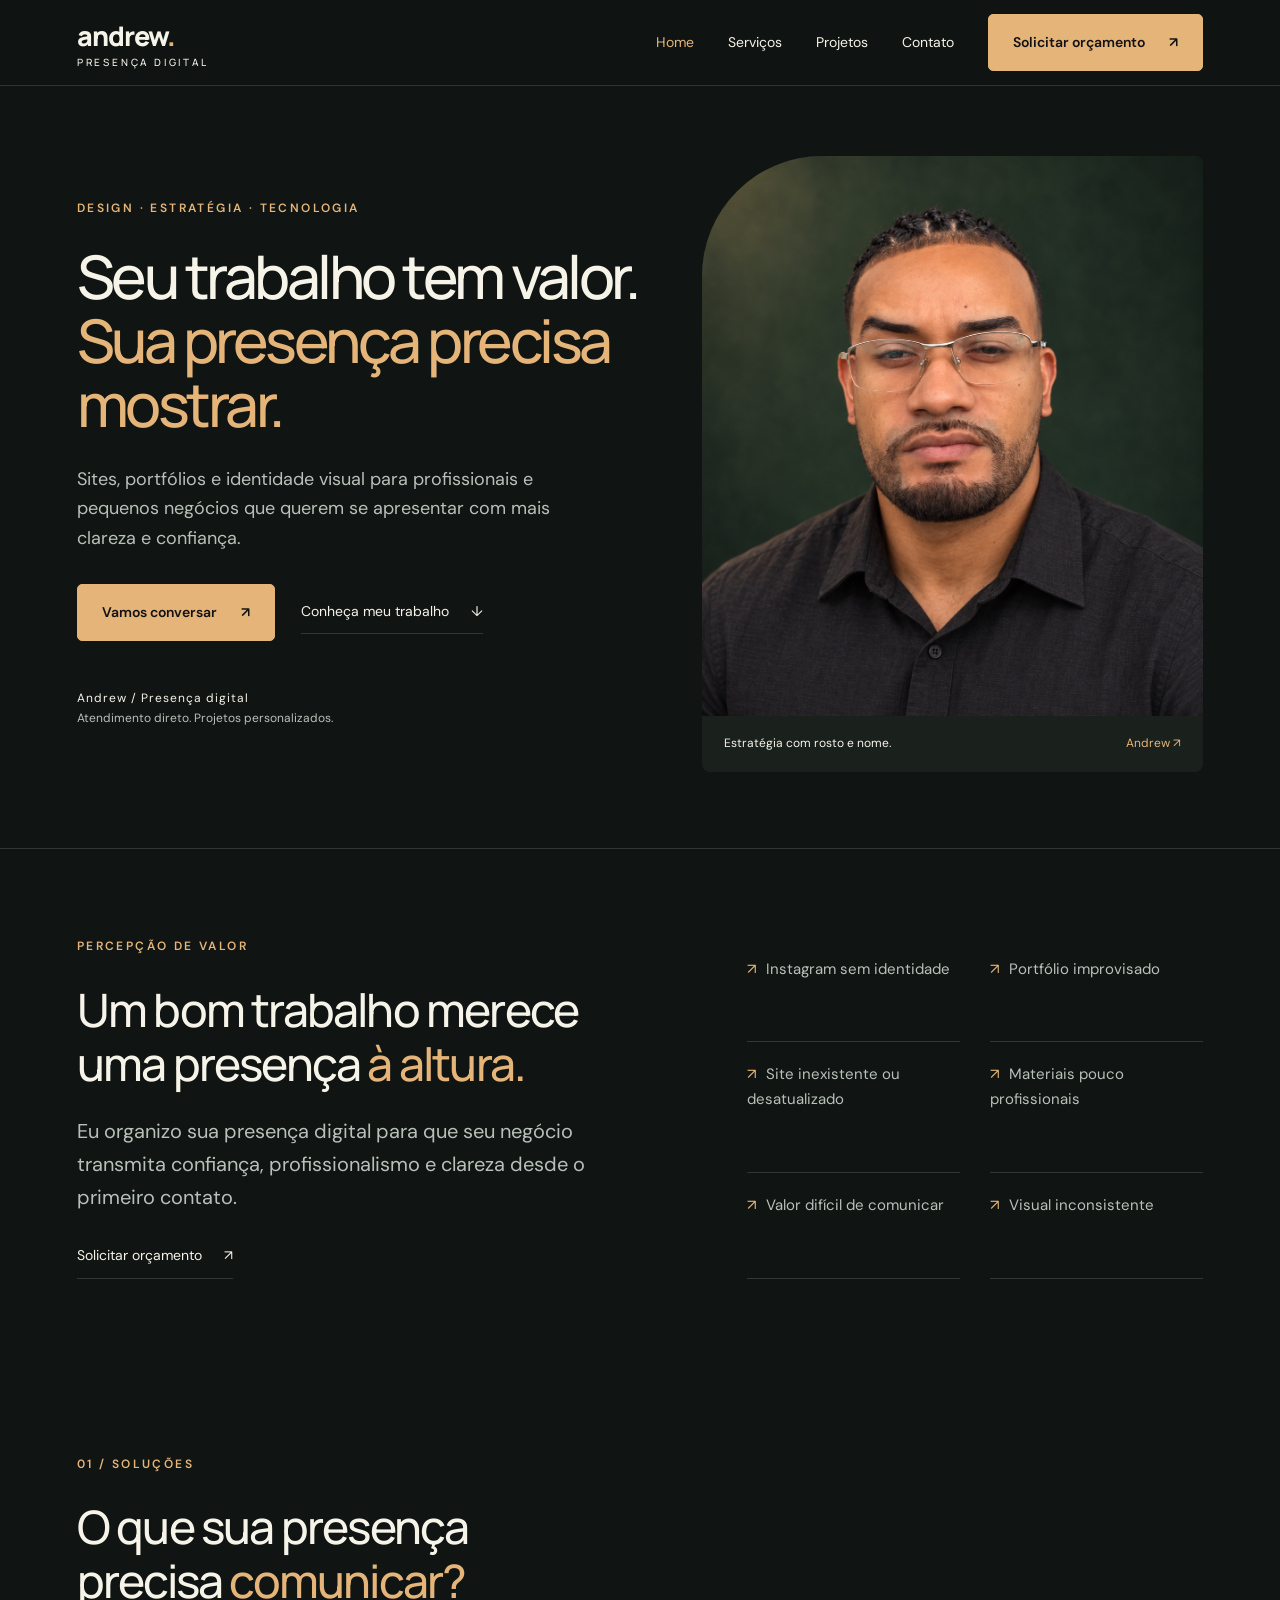
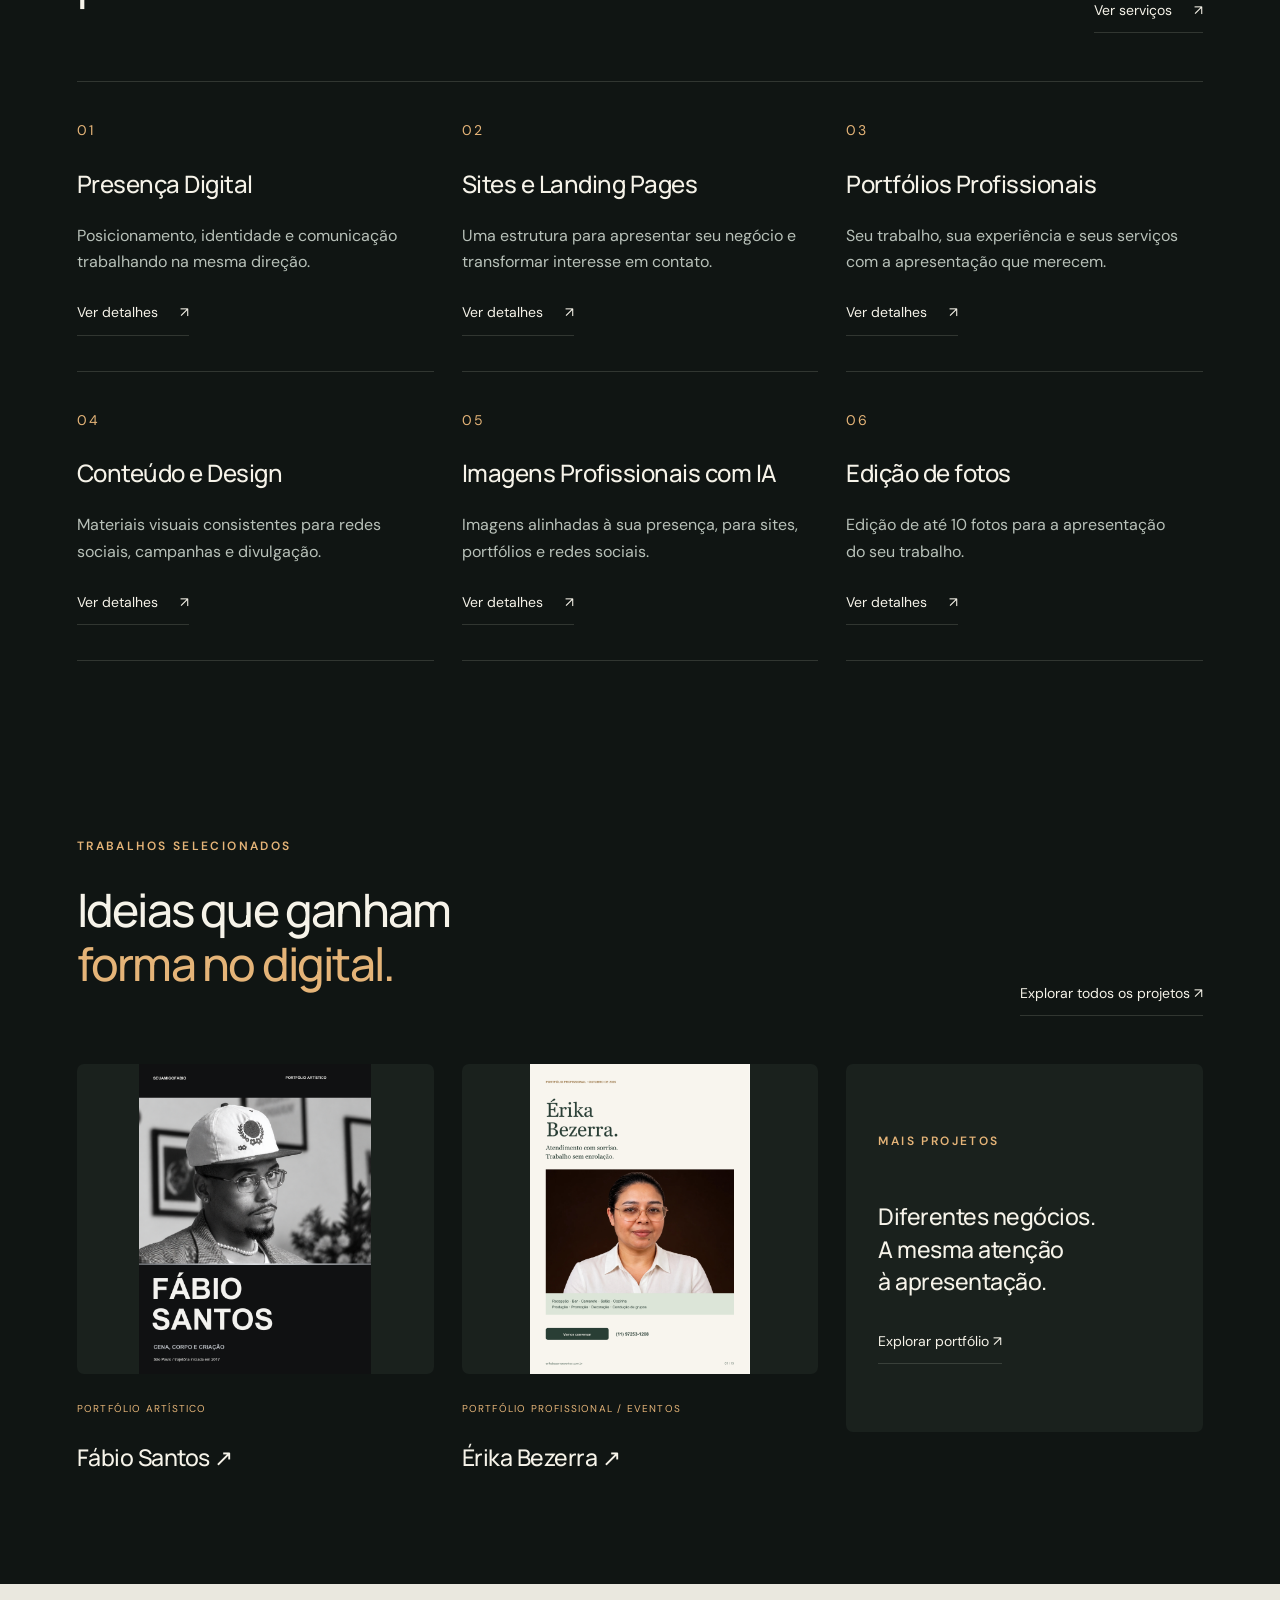
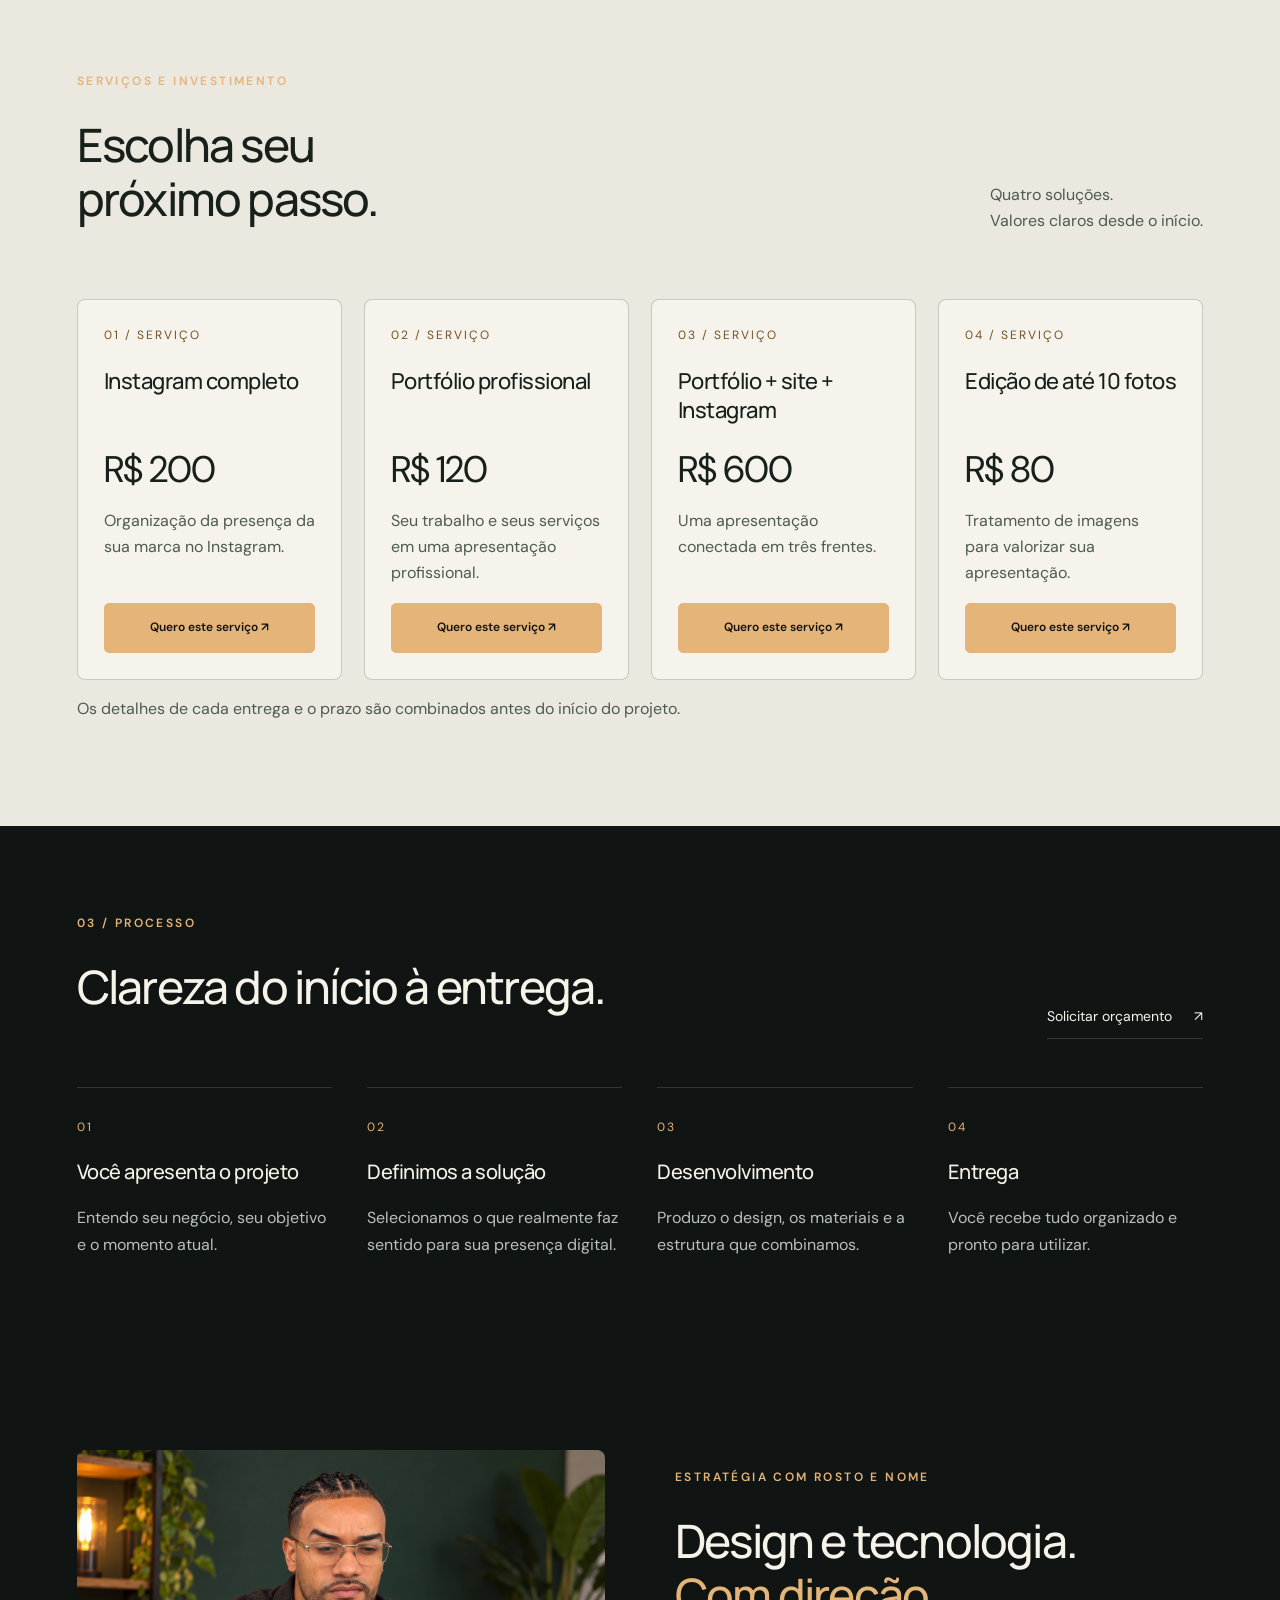
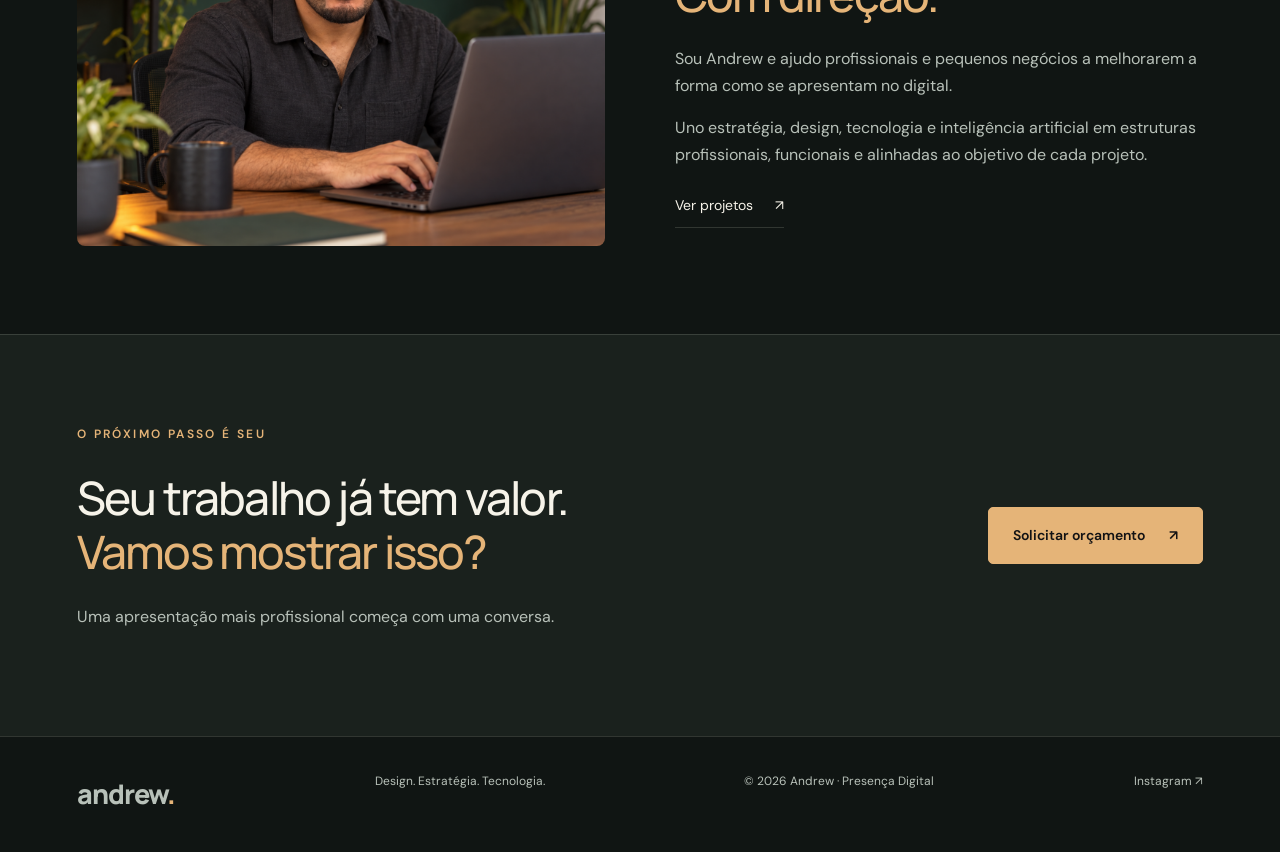
==== index.html @ f6ebfd8f "Renova site, atualiza serviços e adiciona novos portfólios e fotos de Andrew" ====
<!doctype html><html lang="pt-BR"><head><meta charset="utf-8"><meta name="viewport" content="width=device-width,initial-scale=1"><meta name="description" content="Andrew une design, estratégia e tecnologia em sites, portfólios, identidade visual e presença digital para profissionais e pequenos negócios."><meta name="theme-color" content="#0d0d0f"><title>Design, estratégia e tecnologia | Andrew — Presença Digital</title><link rel="icon" href="data:image/svg+xml,%3Csvg xmlns='http://www.w3.org/2000/svg' viewBox='0 0 40 40'%3E%3Crect width='40' height='40' rx='8' fill='%230d0d0f'/%3E%3Cpath d='M9 30 20 8l11 22M14 23h12' fill='none' stroke='%23d9923b' stroke-width='3'/%3E%3C/svg%3E"><link rel="stylesheet" href="style.css"><link rel="stylesheet" href="repaginacao.css"><script src="app.js" defer></script></head><body><a class="sr-only" href="#main">Pular para o conteúdo</a><header><div class="wrap"><a class="brand" href="index.html">andrew<span>.</span><small>Presença digital</small></a><button class="menu-toggle" aria-controls="nav" aria-expanded="false">Menu</button><nav id="nav" aria-label="Principal"><a href="index.html" aria-current="page">Home</a><a href="servicos.html" >Serviços</a><a href="projetos.html" >Projetos</a><a href="projetos.html#contato">Contato</a><a class="button" href="projetos.html#contato">Solicitar orçamento<span aria-hidden="true">↗</span></a></nav></div></header><main id="main"><section class="intro-home"><div class="wrap intro-grid"><div class="intro-copy"><span class="eyebrow">DESIGN · ESTRATÉGIA · TECNOLOGIA</span><h1>Seu trabalho tem valor.<br><em>Sua presença precisa mostrar.</em></h1><p class="lead">Sites, portfólios e identidade visual para profissionais e pequenos negócios que querem se apresentar com mais clareza e confiança.</p><div class="actions"><a class="button" href="projetos.html#contato">Vamos conversar <span aria-hidden="true">↗</span></a><a class="text-link" href="#selecionados">Conheça meu trabalho <span aria-hidden="true">↓</span></a></div><div class="intro-note">Andrew / Presença digital<br><span>Atendimento direto. Projetos personalizados.</span></div></div><figure class="portrait"><img src="assets/andrew-retrato-profissional.png" alt="Retrato profissional de Andrew, com óculos e camisa escura" fetchpriority="high" width="1122" height="1402"><figcaption>Estratégia com rosto e nome.<span>Andrew ↗</span></figcaption></figure></div></section><section class="content"><div class="wrap problem"><div class="reveal"><span class="eyebrow">Percepção de valor</span><h2>Um bom trabalho merece uma presença <em>à altura.</em></h2><p class="lead">Eu organizo sua presença digital para que seu negócio transmita confiança, profissionalismo e clareza desde o primeiro contato.</p><a class="text-link" href="projetos.html#contato">Solicitar orçamento<span aria-hidden="true">↗</span></a></div><div class="problem-list reveal"><p><span>↗</span>Instagram sem identidade</p><p><span>↗</span>Portfólio improvisado</p><p><span>↗</span>Site inexistente ou desatualizado</p><p><span>↗</span>Materiais pouco profissionais</p><p><span>↗</span>Valor difícil de comunicar</p><p><span>↗</span>Visual inconsistente</p></div></div></section><section class="content" id="solucoes"><div class="wrap"><div class="section-top reveal"><div><span class="eyebrow">01 / Soluções</span><h2>O que sua presença<br>precisa <em>comunicar?</em></h2></div><a class="text-link" href="servicos.html">Ver serviços<span aria-hidden="true">↗</span></a></div><div class="solutions"><article class="solution reveal"><span class="number">01</span><h3>Presença Digital</h3><p>Posicionamento, identidade e comunicação trabalhando na mesma direção.</p><a class="text-link" href="servicos.html#identidade">Ver detalhes <span>↗</span></a></article><article class="solution reveal"><span class="number">02</span><h3>Sites e Landing Pages</h3><p>Uma estrutura para apresentar seu negócio e transformar interesse em contato.</p><a class="text-link" href="servicos.html#sites">Ver detalhes <span>↗</span></a></article><article class="solution reveal"><span class="number">03</span><h3>Portfólios Profissionais</h3><p>Seu trabalho, sua experiência e seus serviços com a apresentação que merecem.</p><a class="text-link" href="servicos.html#apresentacao">Ver detalhes <span>↗</span></a></article><article class="solution reveal"><span class="number">04</span><h3>Conteúdo e Design</h3><p>Materiais visuais consistentes para redes sociais, campanhas e divulgação.</p><a class="text-link" href="servicos.html#identidade">Ver detalhes <span>↗</span></a></article><article class="solution reveal"><span class="number">05</span><h3>Imagens Profissionais com IA</h3><p>Imagens alinhadas à sua presença, para sites, portfólios e redes sociais.</p><a class="text-link" href="servicos.html#identidade">Ver detalhes <span>↗</span></a></article><article class="solution reveal"><span class="number">06</span><h3>Edição de fotos</h3><p>Edição de até 10 fotos para a apresentação do seu trabalho.</p><a class="text-link" href="servicos.html#fotos">Ver detalhes <span>↗</span></a></article></div></div></section><section class="content work-selection" id="selecionados"><div class="wrap"><div class="section-top"><div><span class="eyebrow">TRABALHOS SELECIONADOS</span><h2>Ideias que ganham<br><em>forma no digital.</em></h2></div><a class="text-link" href="projetos.html">Explorar todos os projetos ↗</a></div><div class="featured-projects"><a class="featured-project" href="assets/fabio-portfolio.pdf" target="_blank" rel="noopener"><div><img src="assets/fabio-capa.png" alt="Capa do portfólio de Fábio Santos" loading="lazy"></div><span class="number">PORTFÓLIO ARTÍSTICO</span><h3>Fábio Santos ↗</h3></a><a class="featured-project" href="assets/erika-portfolio.pdf" target="_blank" rel="noopener"><div><img src="assets/erika-capa.png" alt="Capa do portfólio de Érika Bezerra" loading="lazy"></div><span class="number">PORTFÓLIO PROFISSIONAL / EVENTOS</span><h3>Érika Bezerra ↗</h3></a><a class="featured-project more-projects" href="projetos.html"><span class="eyebrow">MAIS PROJETOS</span><h3>Diferentes negócios.<br>A mesma atenção<br>à apresentação.</h3><span class="text-link">Explorar portfólio ↗</span></a></div></div></section><section class="content band" id="investimento"><div class="wrap"><div class="section-top"><div><span class="eyebrow">SERVIÇOS E INVESTIMENTO</span><h2>Escolha seu<br>próximo passo.</h2></div><p>Quatro soluções.<br>Valores claros desde o início.</p></div><div class="packages"><article class="package"><span class="number">01 / SERVIÇO</span><h3>Instagram completo</h3><div class="price">R$ 200</div><p>Organização da presença da sua marca no Instagram.</p><a class="button" href="projetos.html?servico=0#contato">Quero este serviço ↗</a></article><article class="package"><span class="number">02 / SERVIÇO</span><h3>Portfólio profissional</h3><div class="price">R$ 120</div><p>Seu trabalho e seus serviços em uma apresentação profissional.</p><a class="button" href="projetos.html?servico=1#contato">Quero este serviço ↗</a></article><article class="package"><span class="number">03 / SERVIÇO</span><h3>Portfólio + site + Instagram</h3><div class="price">R$ 600</div><p>Uma apresentação conectada em três frentes.</p><a class="button" href="projetos.html?servico=2#contato">Quero este serviço ↗</a></article><article class="package"><span class="number">04 / SERVIÇO</span><h3>Edição de até 10 fotos</h3><div class="price">R$ 80</div><p>Tratamento de imagens para valorizar sua apresentação.</p><a class="button" href="projetos.html?servico=3#contato">Quero este serviço ↗</a></article></div><p>Os detalhes de cada entrega e o prazo são combinados antes do início do projeto.</p></div></section><section class="content"><div class="wrap"><div class="section-top reveal"><div><span class="eyebrow">03 / Processo</span><h2>Clareza do início à entrega.</h2></div><a class="text-link" href="projetos.html#contato">Solicitar orçamento<span aria-hidden="true">↗</span></a></div><div class="steps"><article class="reveal"><span class="number">01</span><h3>Você apresenta o projeto</h3><p>Entendo seu negócio, seu objetivo e o momento atual.</p></article><article class="reveal"><span class="number">02</span><h3>Definimos a solução</h3><p>Selecionamos o que realmente faz sentido para sua presença digital.</p></article><article class="reveal"><span class="number">03</span><h3>Desenvolvimento</h3><p>Produzo o design, os materiais e a estrutura que combinamos.</p></article><article class="reveal"><span class="number">04</span><h3>Entrega</h3><p>Você recebe tudo organizado e pronto para utilizar.</p></article></div></div></section><section class="content"><div class="wrap about-mini"><img class="reveal" src="assets/andrew-notebook.png" alt="Andrew trabalhando no notebook em seu espaço de trabalho" loading="lazy" width="1448" height="1086"><div class="reveal"><span class="eyebrow">Estratégia com rosto e nome</span><h2>Design e tecnologia.<br><em>Com direção.</em></h2><p>Sou Andrew e ajudo profissionais e pequenos negócios a melhorarem a forma como se apresentam no digital.</p><p>Uno estratégia, design, tecnologia e inteligência artificial em estruturas profissionais, funcionais e alinhadas ao objetivo de cada projeto.</p><a class="text-link" href="projetos.html">Ver projetos<span aria-hidden="true">↗</span></a></div></div></section><section class="contact-banner"><div class="wrap reveal"><div><span class="eyebrow">O próximo passo é seu</span><h2>Seu trabalho já tem valor.<br><em>Vamos mostrar isso?</em></h2><p>Uma apresentação mais profissional começa com uma conversa.</p></div><a class="button" href="projetos.html#contato">Solicitar orçamento<span aria-hidden="true">↗</span></a></div></section></main><footer><div class="wrap"><a class="brand" href="index.html">andrew<span>.</span></a><span>Design. Estratégia. Tecnologia.</span><span>© 2026 Andrew · Presença Digital</span><a href="https://www.instagram.com/andrewgestortrafego/" target="_blank" rel="noopener">Instagram ↗</a></div></footer></body></html>
---- style.css ----
@import url('https://fonts.googleapis.com/css2?family=DM+Sans:wght@400;450;500;600;700&family=Manrope:wght@400;500;600;700;800&display=swap');
:root{--bg:#0d0d0f;--panel:#17171a;--ink:#f3f1ec;--muted:#b8b8bc;--gold:#d9923b;--line:#ffffff20;color-scheme:dark}*{box-sizing:border-box}html{scroll-behavior:smooth;scroll-padding-top:100px}body{margin:0;background:var(--bg);color:var(--ink);font:16px/1.65 'DM Sans',sans-serif}a{color:inherit;text-decoration:none}button{font:inherit}a,button,summary{-webkit-tap-highlight-color:transparent}a:focus-visible,button:focus-visible,summary:focus-visible{outline:2px solid var(--gold);outline-offset:6px}.wrap{width:min(1320px,88%);margin:auto}header{height:94px;position:absolute;inset:0 0 auto;z-index:20;border-bottom:1px solid var(--line);background:linear-gradient(#0d0d0fa8,transparent)}header .wrap{display:flex;align-items:center;justify-content:space-between;height:100%}.brand{font-family:Manrope,sans-serif;font-size:27px;letter-spacing:-1px;font-weight:800}.brand span{color:var(--gold)}.brand small{display:block;font-size:10px;letter-spacing:2.8px;font-weight:500;text-transform:uppercase;margin-top:-5px}nav{display:flex;gap:34px;align-items:center;font-size:14px}nav a:hover,nav a[aria-current]{color:var(--gold)}.button{display:inline-flex;justify-content:center;align-items:center;gap:24px;padding:15px 23px;border:1px solid var(--gold);background:var(--gold);color:#121214;font-weight:600;font-size:14px;transition:background .25s,transform .25s}.button:hover{background:#e9aa58;transform:translateY(-2px)}.button.outline{background:transparent;color:var(--ink);border-color:#ffffff50}.button.outline:hover{border-color:var(--gold)}.text-link{display:inline-flex;gap:22px;align-items:center;font-size:14px;border-bottom:1px solid #ffffff50;padding:10px 0}.text-link:hover{color:var(--gold)}.menu-toggle{display:none;background:none;color:var(--ink);border:1px solid var(--line);padding:8px 13px}.hero{height:410vh;position:relative}.hero-stage{height:100svh;min-height:650px;position:sticky;top:0;overflow:hidden;background:var(--bg)}.hero-photo,.hero-video{position:absolute;inset:0;width:100%;height:100%;object-fit:cover;object-position:66% center;transform-origin:65% 50%;will-change:transform}.hero-video{display:none}.hero-video.ready{display:block}.hero-shade{position:absolute;inset:0;background:linear-gradient(90deg,#0d0d0fed 0%,#0d0d0fbc 31%,#0d0d0f18 70%),linear-gradient(0deg,var(--bg),transparent 28%)}.hero-copy{position:absolute;inset:0;display:flex;align-items:center;pointer-events:none}.hero-copy .wrap{padding-top:55px}.eyebrow{font-size:12px;letter-spacing:2.4px;text-transform:uppercase;color:var(--gold);font-weight:600;display:block;margin-bottom:26px}.moment{position:absolute;width:min(640px,48vw);opacity:0;transform:translateY(15px);pointer-events:none;transition:opacity .45s,transform .6s}.moment.active{position:relative;opacity:1;transform:none;pointer-events:auto}.moment h1,.moment h2{font-family:Manrope,sans-serif;font-weight:500;letter-spacing:-2.8px;line-height:1.12;font-size:clamp(38px,4.1vw,68px);margin:0 0 26px}.moment:first-of-type h2{font-size:clamp(54px,6.2vw,98px);max-width:630px}.moment p{max-width:480px;color:var(--muted);font-size:17px}.moment em,h2 em{font-style:normal;color:var(--gold)}.actions{display:flex;gap:26px;align-items:center;flex-wrap:wrap;margin-top:30px}.hero-foot{position:absolute;bottom:30px;left:6%;right:6%;display:flex;justify-content:space-between;align-items:center;font-size:12px;color:var(--muted);letter-spacing:1px}.chapters{display:flex;gap:8px;align-items:center}.chapters button{width:45px;height:36px;background:none;border:0;border-top:2px solid #ffffff35;color:var(--muted);cursor:pointer;font-size:12px;text-align:left;padding:7px 0}.chapters button.active{color:var(--gold);border-color:var(--gold)}.scroll-hint{display:flex;align-items:center;gap:17px}.scroll-hint:before{content:'';height:35px;width:1px;background:var(--gold)}section.content{padding:110px 0}.section-top{display:flex;justify-content:space-between;align-items:flex-end;gap:45px;margin-bottom:48px}.section-top h2{max-width:750px}h2{font:500 clamp(32px,3.6vw,54px)/1.17 Manrope,sans-serif;letter-spacing:-1.8px;margin:0 0 25px}h3{font:500 24px/1.3 Manrope,sans-serif;letter-spacing:-.5px}p{color:var(--muted)}.lead{font-size:20px;max-width:680px}.problem{display:grid;grid-template-columns:1.25fr 1fr;gap:100px}.problem-list{display:grid;grid-template-columns:1fr 1fr;gap:0 30px}.problem-list p{border-bottom:1px solid var(--line);padding:20px 0;margin:0;font-size:15px}.problem-list span{color:var(--gold);margin-right:10px}.solutions{display:grid;grid-template-columns:repeat(3,1fr);border-top:1px solid var(--line)}.solution{padding:35px 35px 35px 0;border-bottom:1px solid var(--line)}.number{font-size:12px;color:var(--gold);letter-spacing:2px}.solution p{max-width:340px}.band{background:var(--panel)}.packages{display:grid;grid-template-columns:repeat(3,1fr);gap:22px}.package{border:1px solid var(--line);padding:32px;position:relative;display:flex;flex-direction:column}.package.featured{border-color:var(--gold)}.badge{font-size:11px;text-transform:uppercase;letter-spacing:1px;background:var(--gold);color:var(--bg);padding:5px 13px;position:absolute;right:-1px;top:-15px}.price{font-size:37px;letter-spacing:-1px;line-height:1.2}.price small{font-size:12px;letter-spacing:0;color:var(--muted);display:block;margin-bottom:9px}ul{padding-left:20px;color:var(--muted)}li{margin:8px 0}.package .button{margin-top:auto}.steps{display:grid;grid-template-columns:repeat(4,1fr);gap:35px}.steps article{border-top:1px solid var(--line);padding-top:25px}.steps h3{font-size:20px}.about-mini{display:grid;grid-template-columns:1fr 1fr;gap:70px;align-items:center}.about-mini img{width:100%;aspect-ratio:1.3;object-fit:cover;object-position:72%}.contact-banner{padding:90px 0;border-top:1px solid var(--line)}.contact-banner .wrap{display:flex;align-items:center;justify-content:space-between;gap:50px}.contact-banner h2{max-width:750px}.contact-banner .button{flex-shrink:0}footer{padding:35px 0;border-top:1px solid var(--line)}footer .wrap{display:flex;justify-content:space-between;gap:25px;color:var(--muted);font-size:12px}.page-intro{padding:180px 0 75px}.page-intro h1{font:500 clamp(48px,6vw,85px)/1.08 Manrope,sans-serif;letter-spacing:-3px;max-width:950px;margin:0 0 28px}.service-group{padding:50px 0 80px;border-top:1px solid var(--line)}.service-grid{display:grid;grid-template-columns:repeat(2,1fr);gap:0 70px}.service{border-bottom:1px solid var(--line);padding:25px 0 35px}.service-heading{display:flex;justify-content:space-between;gap:20px;align-items:baseline}.service-heading h3{margin-bottom:10px}.service-price{color:var(--gold);font-size:15px;white-space:nowrap}.service li{font-size:14px}.project-grid{display:grid;grid-template-columns:1fr 1fr;gap:60px 35px}.project img{width:100%;aspect-ratio:1.6;object-fit:cover;transition:transform .7s,filter .7s}.project-image{overflow:hidden;background:var(--panel)}.project:hover img{transform:scale(1.025);filter:brightness(1.05)}.project h2{font-size:32px;margin:18px 0 12px}.project details{border-top:1px solid var(--line);padding-top:16px}.project summary{cursor:pointer;list-style:none;font-size:14px}.project summary:after{content:'+';float:right;color:var(--gold)}.project details[open] summary:after{content:'−'}.gallery{display:flex;gap:14px;margin:22px 0}.gallery img{width:48%;aspect-ratio:.707;object-fit:contain;background:var(--panel)}.faq{max-width:850px;margin:auto}.faq details{border-bottom:1px solid var(--line);padding:24px 0}.faq summary{font-size:19px;cursor:pointer}.contact-block{display:grid;grid-template-columns:1fr 1fr;gap:60px}.contact-links{display:flex;flex-direction:column;align-items:flex-start;gap:15px}.reveal{opacity:1}.motion .reveal{opacity:0;transform:translateY(22px);transition:opacity .7s,transform .7s}.motion .reveal.visible{opacity:1;transform:none}.sr-only{position:absolute;width:1px;height:1px;overflow:hidden;clip:rect(0,0,0,0)}
@media(min-width:1700px){.hero-photo{object-position:center 45%}}@media(max-width:900px){nav{gap:18px}.problem{gap:40px}.packages{gap:12px}.package{padding:22px}.moment{width:55vw}.steps{grid-template-columns:1fr 1fr}.service-heading{display:block}}@media(max-width:700px){header{height:80px}.brand{font-size:24px}.menu-toggle{display:block}nav{display:none;position:absolute;top:80px;left:0;right:0;background:var(--bg);padding:26px 6%;border-bottom:1px solid var(--line);align-items:stretch;gap:24px}nav.open{display:flex;flex-direction:column}.hero{height:auto}.hero-stage{height:auto;min-height:950px;position:relative}.hero-photo{height:520px;object-position:67% top;transform:none!important;object-fit:cover}.hero-video{display:none!important}.hero-shade{background:linear-gradient(0deg,var(--bg) 44%,transparent 74%),linear-gradient(180deg,#0d0d0f70,transparent 30%)}.hero-copy{position:relative;padding-top:385px;display:block}.hero-copy .wrap{padding-top:0}.hero-copy>.wrap>.eyebrow{margin-bottom:17px}.moment{display:none!important;width:100%;position:relative}.moment:last-child{display:block!important;opacity:1;transform:none;pointer-events:auto}.moment h1{font-size:39px;letter-spacing:-1.7px;line-height:1.15}.moment p{font-size:16px}.hero-foot{display:none}.actions{gap:18px}.hero .actions .button{width:100%}.hero .actions .text-link{margin:auto}.problem,.about-mini,.contact-block{grid-template-columns:1fr;gap:32px}section.content{padding:65px 0}.section-top{display:block;margin-bottom:30px}h2{letter-spacing:-1.2px}.solutions{grid-template-columns:1fr 1fr}.solution{padding:24px 15px 24px 0}.solution h3{font-size:20px}.solution p{font-size:14px}.packages,.project-grid,.service-grid{grid-template-columns:1fr;gap:30px}.package{padding:30px}.steps{gap:26px}.steps p{font-size:14px}.contact-banner{padding:65px 0}.contact-banner .wrap{display:block}.contact-banner .button{margin-top:10px}footer .wrap{flex-direction:column}.page-intro{padding:145px 0 50px}.page-intro h1{font-size:46px;letter-spacing:-2px}.service-group{padding-bottom:40px}.service-grid{gap:0}.lead{font-size:18px}.about-mini img{aspect-ratio:1.4}.project-grid{gap:50px}}@media(prefers-reduced-motion:reduce){html{scroll-behavior:auto}*,*:before,*:after{transition:none!important;animation:none!important}.hero{height:auto}.hero-stage{position:relative}.moment{display:none}.moment:last-child{display:block;opacity:1;position:relative;transform:none;pointer-events:auto}.hero-foot{display:none}.motion .reveal{opacity:1;transform:none}.hero-photo{transform:none!important}}
.project-image{height:360px;padding:22px;background:#202024}.project-image img{height:100%;object-fit:contain;aspect-ratio:auto}.project:nth-child(1) .project-image{background:#ddd9cd}.project:nth-child(2) .project-image img{object-fit:cover;object-position:top}.project:nth-child(3) .project-image{background:#183448}.project:nth-child(4) .project-image{background:#e7d4c2}.gallery>a{width:48%}.gallery>a img{width:100%}.gallery>img{object-position:top}.sr-only:focus{position:fixed;clip:auto;width:auto;height:auto;z-index:99;background:var(--bg);padding:16px}.hero-copy{pointer-events:none}.moment:not(.active){visibility:hidden}.moment.active{visibility:visible}@media(max-width:700px){.moment:last-child{visibility:visible}.hero-stage{min-height:980px}.project-image{height:300px}}@media(prefers-reduced-motion:reduce){.moment:last-child{visibility:visible}}
header{position:fixed;background:#0d0d0fe8;backdrop-filter:blur(16px)}.hero-video{pointer-events:none}
---- repaginacao.css ----
/* Proposta de repaginacao: abertura direta e portfolio em destaque. */
:root{--bg:#101513;--panel:#1a211d;--ink:#f6f3e9;--muted:#b8c1b9;--gold:#e5b478;--line:#e8f0df26}
body{background:var(--bg)}header{background:#101513ed;height:86px}
.button{border-radius:5px;padding:16px 24px}.text-link{border-color:var(--line)}
.intro-home{padding:156px 0 76px;border-bottom:1px solid var(--line)}
.intro-grid{display:grid;grid-template-columns:1.12fr 1fr;align-items:center;gap:64px}
.intro-copy h1{font:500 clamp(44px,4.7vw,76px)/1.06 Manrope,sans-serif;letter-spacing:-3.5px;margin:0 0 28px}
.intro-copy h1 em{font-style:normal;color:var(--gold)}.intro-copy .lead{font-size:18px;max-width:520px}
.intro-note{font-size:12px;letter-spacing:1px;margin-top:48px}.intro-note span{color:var(--muted);letter-spacing:0}
.portrait{margin:0;position:relative;background:var(--panel);border-radius:120px 8px 8px 8px;overflow:hidden}
.portrait img{display:block;width:100%;height:560px;object-fit:cover;object-position:68% center}
.portrait figcaption{padding:18px 22px;display:flex;justify-content:space-between;font-size:12px;gap:16px}.portrait figcaption span{color:var(--gold)}
section.content{padding:88px 0}.band{background:#eae8df;color:#17201a}.band p,.band li,.band small{color:#4e5b50}.band .number{color:#765126}.band .package{border-color:#17201a33;background:#f5f3ec;border-radius:8px}.band .package.featured{border-color:#8d602d}.band .badge{background:#243d2d;color:#fff}.band .price small{color:#4e5b50}
.solutions{gap:0 28px}.solution{padding-right:0}.solution .number{font-size:14px}
.featured-projects{display:grid;grid-template-columns:repeat(3,1fr);gap:28px}
.featured-project>div{height:310px;background:var(--panel);overflow:hidden;border-radius:7px;margin-bottom:20px}
.featured-project img{width:100%;height:100%;object-fit:cover;object-position:top;transition:transform .3s}
.featured-project:hover img{transform:scale(1.035)}.featured-project:first-child img,.featured-project:last-child img{object-fit:contain}
.featured-project .number{font-size:10px;letter-spacing:1.2px}.featured-project h3{font-size:23px;display:flex;justify-content:space-between}.featured-project h3 span{color:var(--gold)}
.service-price{white-space:normal}.service-heading{align-items:flex-start}.service-heading h3{margin-top:0;max-width:66%}.service-price{padding:6px 10px;background:var(--panel);border-radius:4px;min-width:110px;text-align:right}
.service{padding:30px 0}.project-image{border-radius:8px}.project img{height:auto}.project-image img{height:100%}
.contact-banner{background:var(--panel)}.gallery>img{width:48%}
@media(max-width:1000px){.intro-grid{gap:32px}.intro-copy h1{letter-spacing:-2px}.portrait img{height:490px}.featured-project>div{height:240px}}
@media(max-width:700px){header{height:80px}.intro-home{padding:125px 0 55px}.intro-grid{grid-template-columns:1fr;gap:36px}.intro-copy h1{font-size:46px;letter-spacing:-2.3px}.intro-copy .lead{font-size:17px}.intro-note{margin-top:28px}.portrait{border-radius:75px 6px 6px 6px}.portrait img{height:360px}.portrait figcaption{font-size:11px}.featured-projects{grid-template-columns:1fr;gap:30px}.featured-project>div{height:320px}section.content{padding:60px 0}.service-heading h3{max-width:100%}.service-price{display:inline-block;text-align:left}.service-grid{gap:0}.intro-copy .actions{align-items:flex-start;flex-direction:column}.intro-copy .actions .button{width:100%}}

.packages{grid-template-columns:repeat(4,minmax(0,1fr))}.package{padding:26px}.package h3{font-size:22px;min-height:58px}.package .button{font-size:12px;padding:14px 10px;gap:10px}.new-cover{display:block;height:440px!important;padding:18px!important;background:#252d27!important}.new-cover img{object-fit:contain!important;width:100%;height:100%!important}.featured-project img{object-fit:contain!important}.more-projects{background:var(--panel);padding:32px;border-radius:7px;display:flex;flex-direction:column;justify-content:center;margin-bottom:64px}.more-projects h3{line-height:1.4}.more-projects .text-link{align-self:flex-start}@media(max-width:1100px){.packages{grid-template-columns:repeat(2,minmax(0,1fr))}}@media(max-width:700px){.packages{grid-template-columns:1fr}.package h3{min-height:0}.new-cover{height:380px!important}.more-projects{margin-bottom:0;min-height:240px}}

.portrait img{object-position:50% 30%}.about-mini img[src="assets/andrew-retrato-profissional.png"]{aspect-ratio:4/5;object-position:50% 30%}@media(max-width:700px){.portrait img{height:auto;aspect-ratio:4/5;object-position:center}}

.about-mini img[src="assets/andrew-notebook.png"]{aspect-ratio:4/3;object-fit:cover;object-position:center;border-radius:8px}

.about-mini img[src="assets/andrew-notebook.png"]{height:auto}
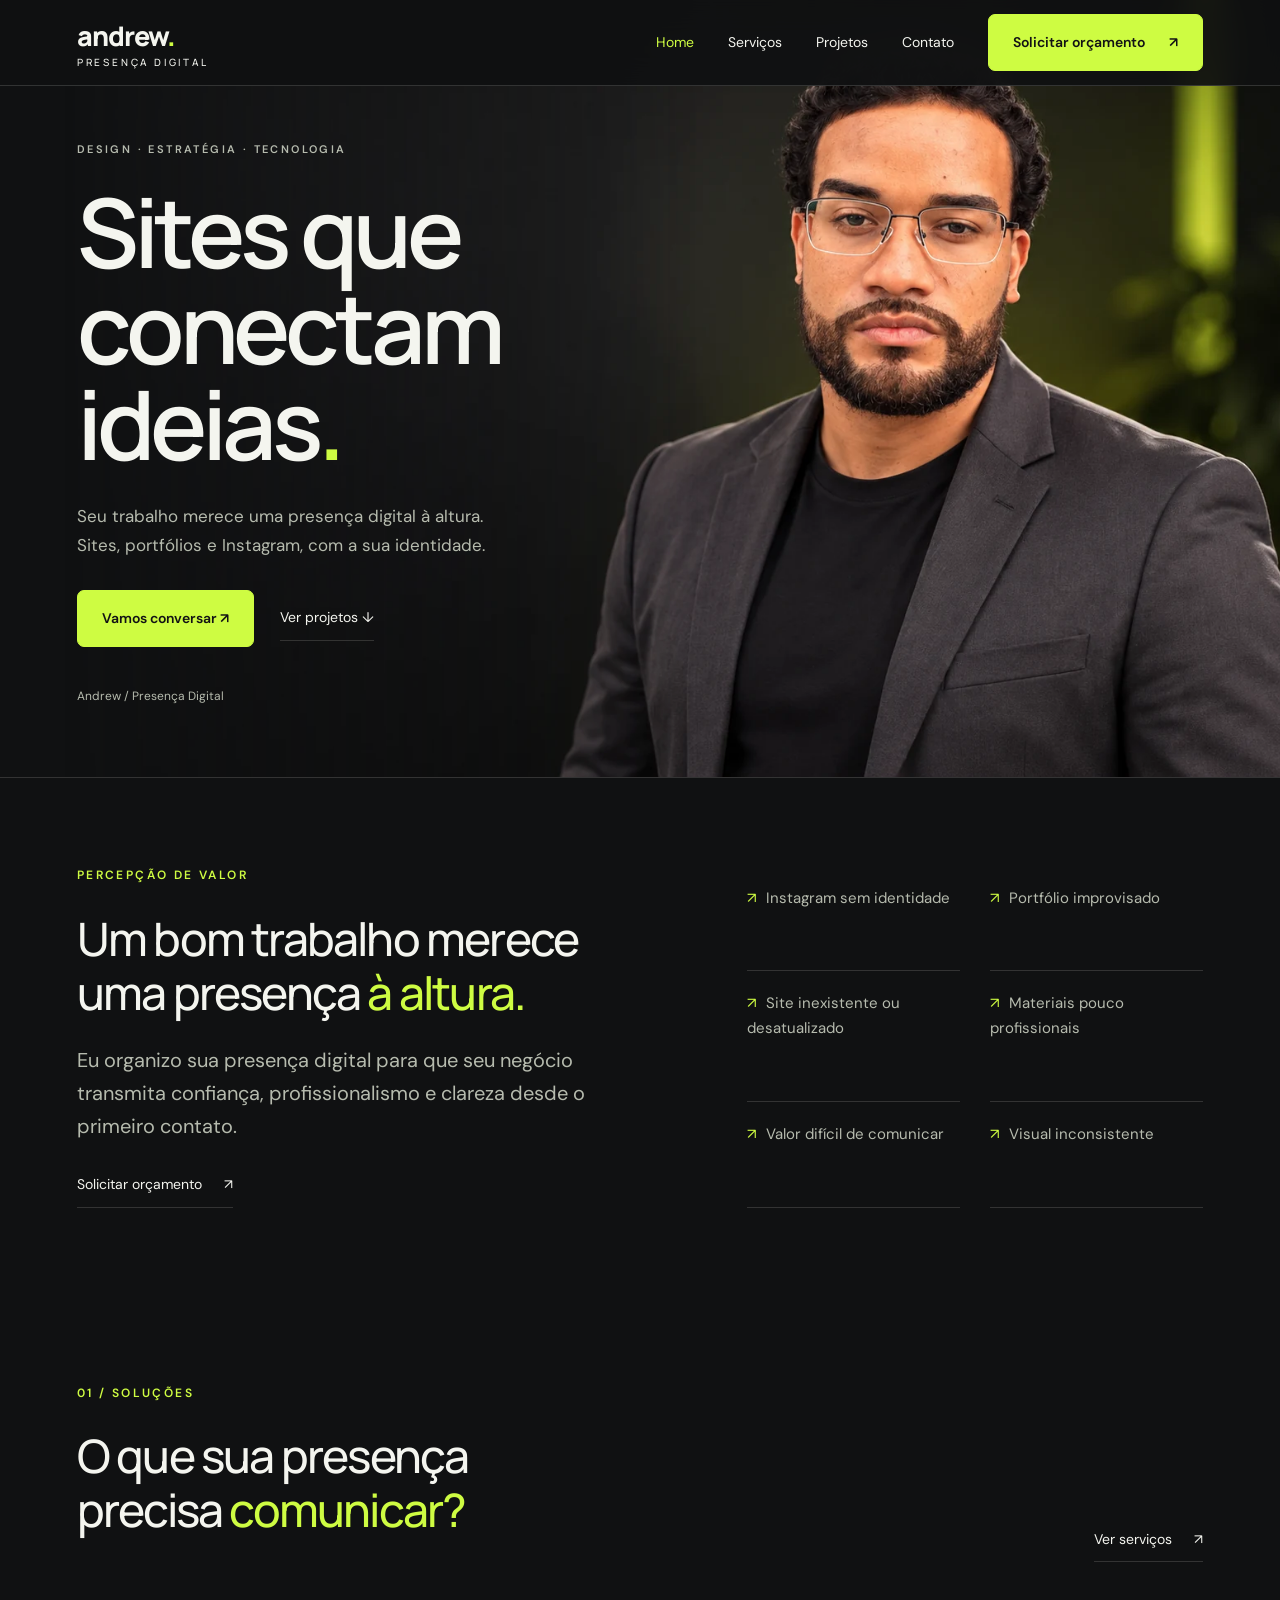
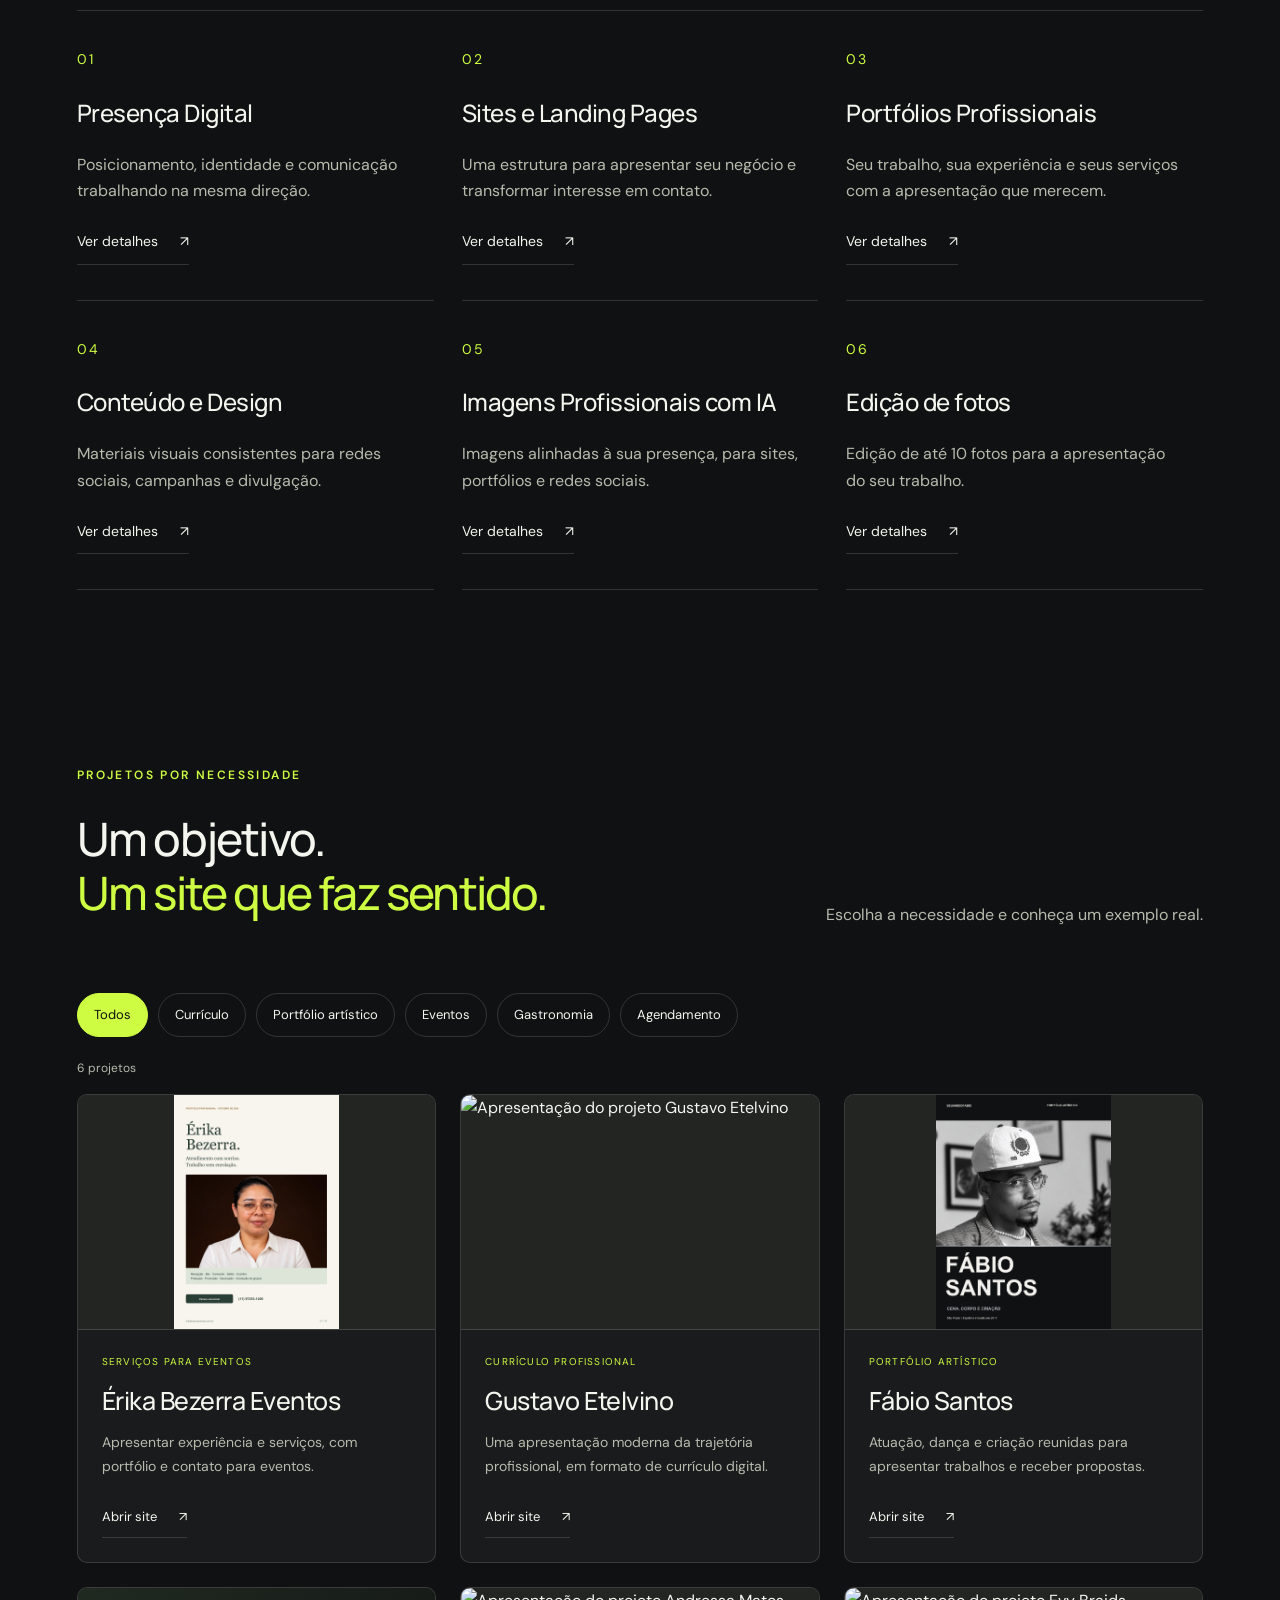
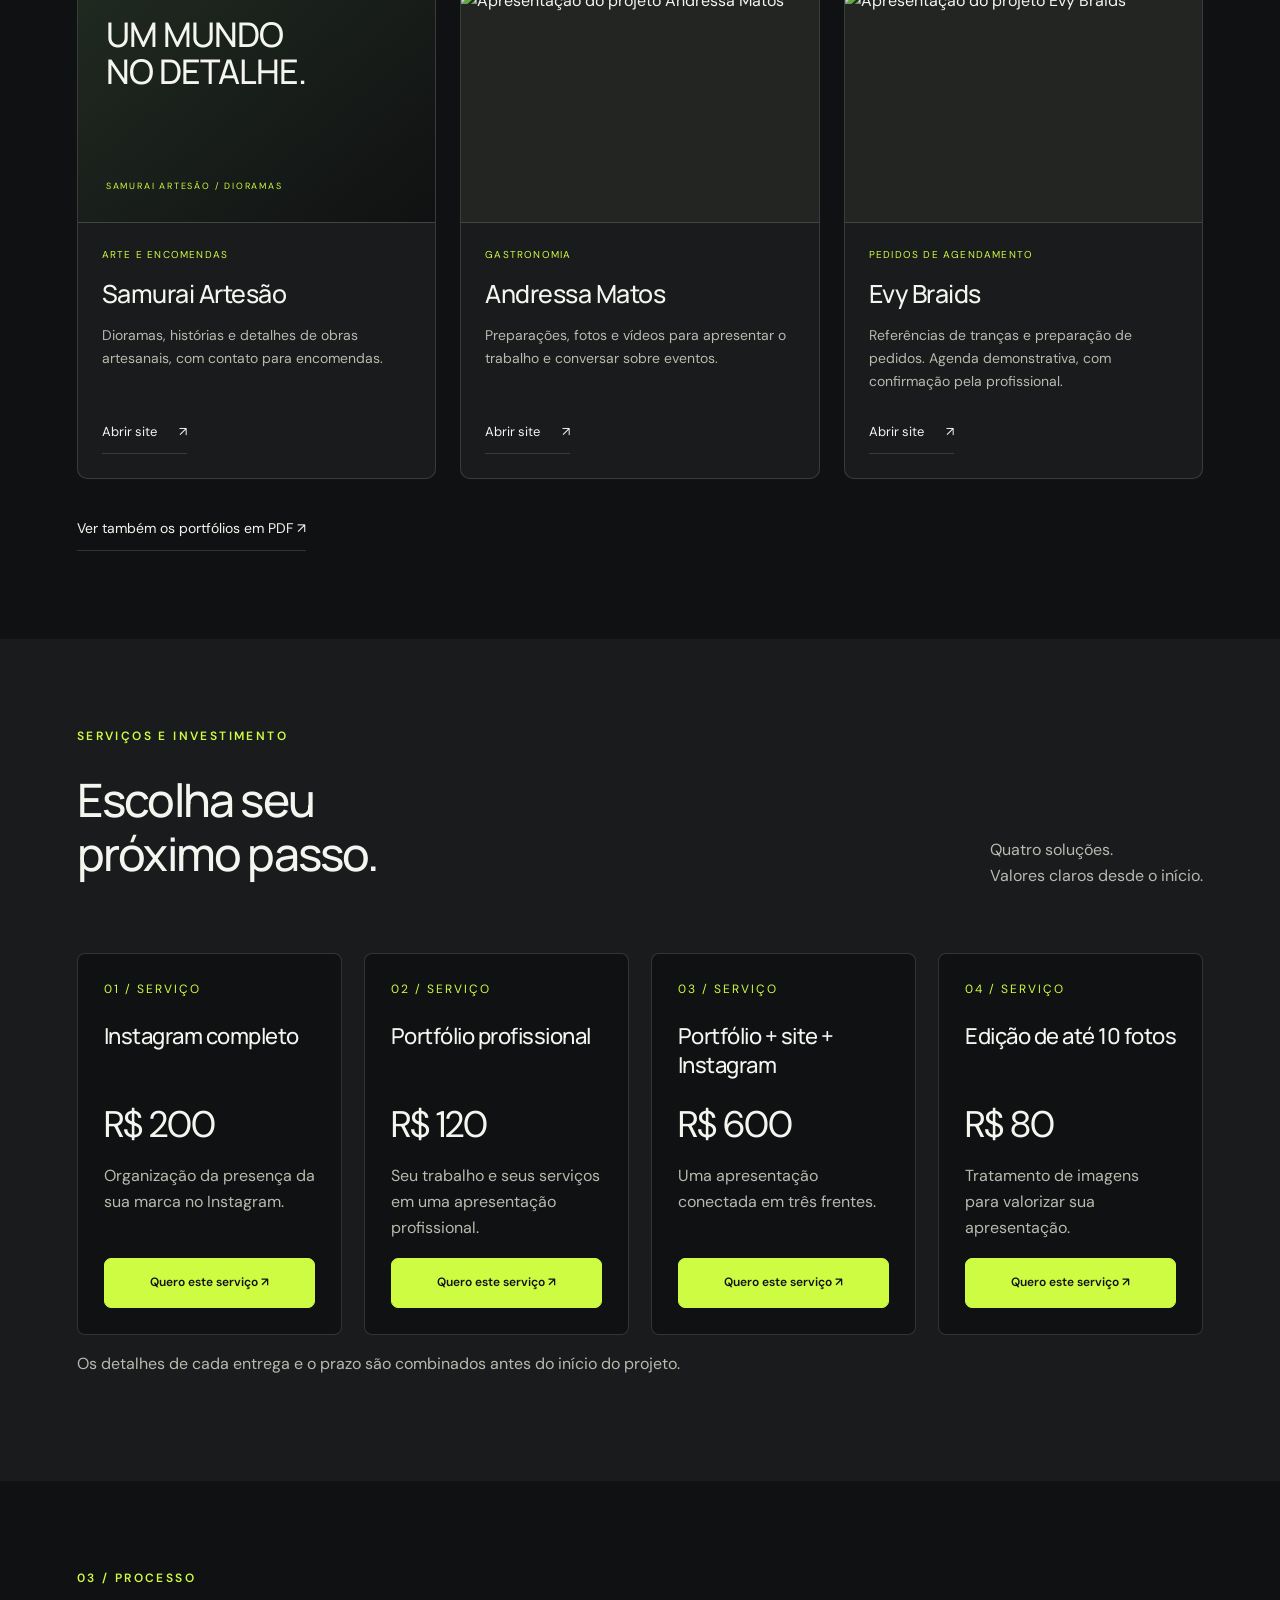
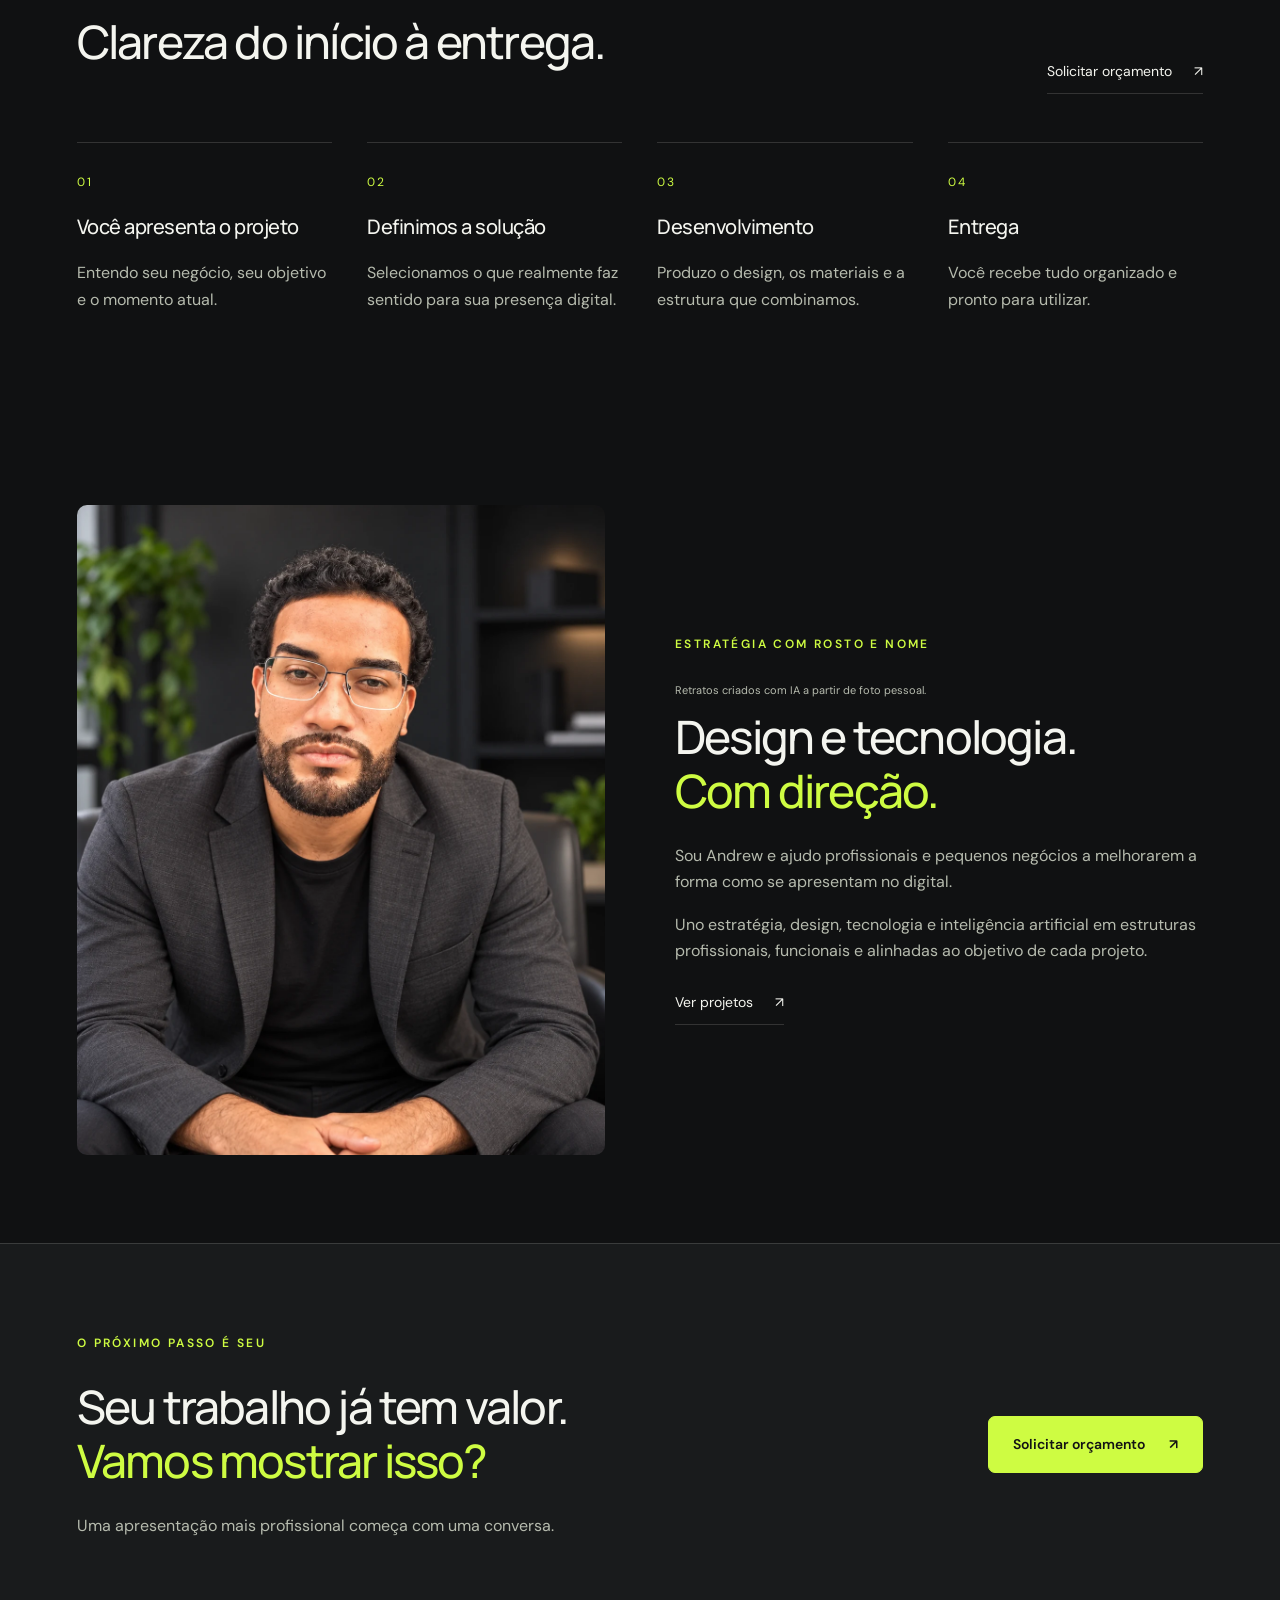
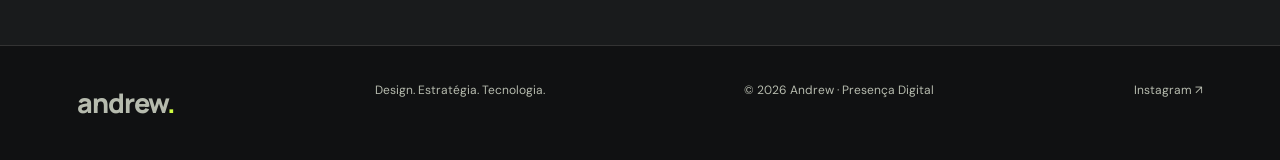
==== commit 0eab9dbc: "Atualiza visual preto e verde-lima, retratos, projetos por necessidade e WhatsApp" ====
--- a/index.html
+++ b/index.html
@@ -1 +1 @@
-<!doctype html><html lang="pt-BR"><head><meta charset="utf-8"><meta name="viewport" content="width=device-width,initial-scale=1"><meta name="description" content="Andrew une design, estratégia e tecnologia em sites, portfólios, identidade visual e presença digital para profissionais e pequenos negócios."><meta name="theme-color" content="#0d0d0f"><title>Design, estratégia e tecnologia | Andrew — Presença Digital</title><link rel="icon" href="data:image/svg+xml,%3Csvg xmlns='http://www.w3.org/2000/svg' viewBox='0 0 40 40'%3E%3Crect width='40' height='40' rx='8' fill='%230d0d0f'/%3E%3Cpath d='M9 30 20 8l11 22M14 23h12' fill='none' stroke='%23d9923b' stroke-width='3'/%3E%3C/svg%3E"><link rel="stylesheet" href="style.css"><link rel="stylesheet" href="repaginacao.css"><script src="app.js" defer></script></head><body><a class="sr-only" href="#main">Pular para o conteúdo</a><header><div class="wrap"><a class="brand" href="index.html">andrew<span>.</span><small>Presença digital</small></a><button class="menu-toggle" aria-controls="nav" aria-expanded="false">Menu</button><nav id="nav" aria-label="Principal"><a href="index.html" aria-current="page">Home</a><a href="servicos.html" >Serviços</a><a href="projetos.html" >Projetos</a><a href="projetos.html#contato">Contato</a><a class="button" href="projetos.html#contato">Solicitar orçamento<span aria-hidden="true">↗</span></a></nav></div></header><main id="main"><section class="intro-home"><div class="wrap intro-grid"><div class="intro-copy"><span class="eyebrow">DESIGN · ESTRATÉGIA · TECNOLOGIA</span><h1>Seu trabalho tem valor.<br><em>Sua presença precisa mostrar.</em></h1><p class="lead">Sites, portfólios e identidade visual para profissionais e pequenos negócios que querem se apresentar com mais clareza e confiança.</p><div class="actions"><a class="button" href="projetos.html#contato">Vamos conversar <span aria-hidden="true">↗</span></a><a class="text-link" href="#selecionados">Conheça meu trabalho <span aria-hidden="true">↓</span></a></div><div class="intro-note">Andrew / Presença digital<br><span>Atendimento direto. Projetos personalizados.</span></div></div><figure class="portrait"><img src="assets/andrew-retrato-profissional.png" alt="Retrato profissional de Andrew, com óculos e camisa escura" fetchpriority="high" width="1122" height="1402"><figcaption>Estratégia com rosto e nome.<span>Andrew ↗</span></figcaption></figure></div></section><section class="content"><div class="wrap problem"><div class="reveal"><span class="eyebrow">Percepção de valor</span><h2>Um bom trabalho merece uma presença <em>à altura.</em></h2><p class="lead">Eu organizo sua presença digital para que seu negócio transmita confiança, profissionalismo e clareza desde o primeiro contato.</p><a class="text-link" href="projetos.html#contato">Solicitar orçamento<span aria-hidden="true">↗</span></a></div><div class="problem-list reveal"><p><span>↗</span>Instagram sem identidade</p><p><span>↗</span>Portfólio improvisado</p><p><span>↗</span>Site inexistente ou desatualizado</p><p><span>↗</span>Materiais pouco profissionais</p><p><span>↗</span>Valor difícil de comunicar</p><p><span>↗</span>Visual inconsistente</p></div></div></section><section class="content" id="solucoes"><div class="wrap"><div class="section-top reveal"><div><span class="eyebrow">01 / Soluções</span><h2>O que sua presença<br>precisa <em>comunicar?</em></h2></div><a class="text-link" href="servicos.html">Ver serviços<span aria-hidden="true">↗</span></a></div><div class="solutions"><article class="solution reveal"><span class="number">01</span><h3>Presença Digital</h3><p>Posicionamento, identidade e comunicação trabalhando na mesma direção.</p><a class="text-link" href="servicos.html#identidade">Ver detalhes <span>↗</span></a></article><article class="solution reveal"><span class="number">02</span><h3>Sites e Landing Pages</h3><p>Uma estrutura para apresentar seu negócio e transformar interesse em contato.</p><a class="text-link" href="servicos.html#sites">Ver detalhes <span>↗</span></a></article><article class="solution reveal"><span class="number">03</span><h3>Portfólios Profissionais</h3><p>Seu trabalho, sua experiência e seus serviços com a apresentação que merecem.</p><a class="text-link" href="servicos.html#apresentacao">Ver detalhes <span>↗</span></a></article><article class="solution reveal"><span class="number">04</span><h3>Conteúdo e Design</h3><p>Materiais visuais consistentes para redes sociais, campanhas e divulgação.</p><a class="text-link" href="servicos.html#identidade">Ver detalhes <span>↗</span></a></article><article class="solution reveal"><span class="number">05</span><h3>Imagens Profissionais com IA</h3><p>Imagens alinhadas à sua presença, para sites, portfólios e redes sociais.</p><a class="text-link" href="servicos.html#identidade">Ver detalhes <span>↗</span></a></article><article class="solution reveal"><span class="number">06</span><h3>Edição de fotos</h3><p>Edição de até 10 fotos para a apresentação do seu trabalho.</p><a class="text-link" href="servicos.html#fotos">Ver detalhes <span>↗</span></a></article></div></div></section><section class="content work-selection" id="selecionados"><div class="wrap"><div class="section-top"><div><span class="eyebrow">TRABALHOS SELECIONADOS</span><h2>Ideias que ganham<br><em>forma no digital.</em></h2></div><a class="text-link" href="projetos.html">Explorar todos os projetos ↗</a></div><div class="featured-projects"><a class="featured-project" href="assets/fabio-portfolio.pdf" target="_blank" rel="noopener"><div><img src="assets/fabio-capa.png" alt="Capa do portfólio de Fábio Santos" loading="lazy"></div><span class="number">PORTFÓLIO ARTÍSTICO</span><h3>Fábio Santos ↗</h3></a><a class="featured-project" href="assets/erika-portfolio.pdf" target="_blank" rel="noopener"><div><img src="assets/erika-capa.png" alt="Capa do portfólio de Érika Bezerra" loading="lazy"></div><span class="number">PORTFÓLIO PROFISSIONAL / EVENTOS</span><h3>Érika Bezerra ↗</h3></a><a class="featured-project more-projects" href="projetos.html"><span class="eyebrow">MAIS PROJETOS</span><h3>Diferentes negócios.<br>A mesma atenção<br>à apresentação.</h3><span class="text-link">Explorar portfólio ↗</span></a></div></div></section><section class="content band" id="investimento"><div class="wrap"><div class="section-top"><div><span class="eyebrow">SERVIÇOS E INVESTIMENTO</span><h2>Escolha seu<br>próximo passo.</h2></div><p>Quatro soluções.<br>Valores claros desde o início.</p></div><div class="packages"><article class="package"><span class="number">01 / SERVIÇO</span><h3>Instagram completo</h3><div class="price">R$ 200</div><p>Organização da presença da sua marca no Instagram.</p><a class="button" href="projetos.html?servico=0#contato">Quero este serviço ↗</a></article><article class="package"><span class="number">02 / SERVIÇO</span><h3>Portfólio profissional</h3><div class="price">R$ 120</div><p>Seu trabalho e seus serviços em uma apresentação profissional.</p><a class="button" href="projetos.html?servico=1#contato">Quero este serviço ↗</a></article><article class="package"><span class="number">03 / SERVIÇO</span><h3>Portfólio + site + Instagram</h3><div class="price">R$ 600</div><p>Uma apresentação conectada em três frentes.</p><a class="button" href="projetos.html?servico=2#contato">Quero este serviço ↗</a></article><article class="package"><span class="number">04 / SERVIÇO</span><h3>Edição de até 10 fotos</h3><div class="price">R$ 80</div><p>Tratamento de imagens para valorizar sua apresentação.</p><a class="button" href="projetos.html?servico=3#contato">Quero este serviço ↗</a></article></div><p>Os detalhes de cada entrega e o prazo são combinados antes do início do projeto.</p></div></section><section class="content"><div class="wrap"><div class="section-top reveal"><div><span class="eyebrow">03 / Processo</span><h2>Clareza do início à entrega.</h2></div><a class="text-link" href="projetos.html#contato">Solicitar orçamento<span aria-hidden="true">↗</span></a></div><div class="steps"><article class="reveal"><span class="number">01</span><h3>Você apresenta o projeto</h3><p>Entendo seu negócio, seu objetivo e o momento atual.</p></article><article class="reveal"><span class="number">02</span><h3>Definimos a solução</h3><p>Selecionamos o que realmente faz sentido para sua presença digital.</p></article><article class="reveal"><span class="number">03</span><h3>Desenvolvimento</h3><p>Produzo o design, os materiais e a estrutura que combinamos.</p></article><article class="reveal"><span class="number">04</span><h3>Entrega</h3><p>Você recebe tudo organizado e pronto para utilizar.</p></article></div></div></section><section class="content"><div class="wrap about-mini"><img class="reveal" src="assets/andrew-notebook.png" alt="Andrew trabalhando no notebook em seu espaço de trabalho" loading="lazy" width="1448" height="1086"><div class="reveal"><span class="eyebrow">Estratégia com rosto e nome</span><h2>Design e tecnologia.<br><em>Com direção.</em></h2><p>Sou Andrew e ajudo profissionais e pequenos negócios a melhorarem a forma como se apresentam no digital.</p><p>Uno estratégia, design, tecnologia e inteligência artificial em estruturas profissionais, funcionais e alinhadas ao objetivo de cada projeto.</p><a class="text-link" href="projetos.html">Ver projetos<span aria-hidden="true">↗</span></a></div></div></section><section class="contact-banner"><div class="wrap reveal"><div><span class="eyebrow">O próximo passo é seu</span><h2>Seu trabalho já tem valor.<br><em>Vamos mostrar isso?</em></h2><p>Uma apresentação mais profissional começa com uma conversa.</p></div><a class="button" href="projetos.html#contato">Solicitar orçamento<span aria-hidden="true">↗</span></a></div></section></main><footer><div class="wrap"><a class="brand" href="index.html">andrew<span>.</span></a><span>Design. Estratégia. Tecnologia.</span><span>© 2026 Andrew · Presença Digital</span><a href="https://www.instagram.com/andrewgestortrafego/" target="_blank" rel="noopener">Instagram ↗</a></div></footer></body></html>
+<!doctype html><html lang="pt-BR"><head><meta charset="utf-8"><meta name="viewport" content="width=device-width,initial-scale=1"><meta name="description" content="Andrew une design, estratégia e tecnologia em sites, portfólios, identidade visual e presença digital para profissionais e pequenos negócios."><meta name="theme-color" content="#101112"><title>Design, estratégia e tecnologia | Andrew — Presença Digital</title><link rel="icon" href="data:image/svg+xml,%3Csvg xmlns='http://www.w3.org/2000/svg' viewBox='0 0 40 40'%3E%3Crect width='40' height='40' rx='8' fill='%230d0d0f'/%3E%3Cpath d='M9 30 20 8l11 22M14 23h12' fill='none' stroke='%23cefc42' stroke-width='3'/%3E%3C/svg%3E"><link rel="stylesheet" href="style.css"><link rel="stylesheet" href="repaginacao.css?v=20261019"><script src="app.js?v=20261019" defer></script></head><body><a class="sr-only" href="#main">Pular para o conteúdo</a><header><div class="wrap"><a class="brand" href="index.html">andrew<span>.</span><small>Presença digital</small></a><button class="menu-toggle" aria-controls="nav" aria-expanded="false">Menu</button><nav id="nav" aria-label="Principal"><a href="index.html" aria-current="page">Home</a><a href="servicos.html" >Serviços</a><a href="projetos.html" >Projetos</a><a href="projetos.html#contato">Contato</a><a class="button" href="projetos.html#contato">Solicitar orçamento<span aria-hidden="true">↗</span></a></nav></div></header><main id="main"><section class="pd-hero"><img src="assets/executivo-abertura.webp" alt="Andrew de blazer grafite e óculos em fundo escuro" fetchpriority="high" width="1672" height="941"><div class="wrap pd-hero-content"><span class="eyebrow">DESIGN · ESTRATÉGIA · TECNOLOGIA</span><h1>Sites que<br>conectam<br>ideias<span>.</span></h1><p class="lead">Seu trabalho merece uma presença digital à altura. Sites, portfólios e Instagram, com a sua identidade.</p><div class="actions"><a class="button" href="projetos.html#contato">Vamos conversar ↗</a><a class="text-link" href="#selecionados">Ver projetos ↓</a></div><p class="pd-hero-note">Andrew / Presença Digital</p></div></section><section class="content"><div class="wrap problem"><div class="reveal"><span class="eyebrow">Percepção de valor</span><h2>Um bom trabalho merece uma presença <em>à altura.</em></h2><p class="lead">Eu organizo sua presença digital para que seu negócio transmita confiança, profissionalismo e clareza desde o primeiro contato.</p><a class="text-link" href="projetos.html#contato">Solicitar orçamento<span aria-hidden="true">↗</span></a></div><div class="problem-list reveal"><p><span>↗</span>Instagram sem identidade</p><p><span>↗</span>Portfólio improvisado</p><p><span>↗</span>Site inexistente ou desatualizado</p><p><span>↗</span>Materiais pouco profissionais</p><p><span>↗</span>Valor difícil de comunicar</p><p><span>↗</span>Visual inconsistente</p></div></div></section><section class="content" id="solucoes"><div class="wrap"><div class="section-top reveal"><div><span class="eyebrow">01 / Soluções</span><h2>O que sua presença<br>precisa <em>comunicar?</em></h2></div><a class="text-link" href="servicos.html">Ver serviços<span aria-hidden="true">↗</span></a></div><div class="solutions"><article class="solution reveal"><span class="number">01</span><h3>Presença Digital</h3><p>Posicionamento, identidade e comunicação trabalhando na mesma direção.</p><a class="text-link" href="servicos.html#identidade">Ver detalhes <span>↗</span></a></article><article class="solution reveal"><span class="number">02</span><h3>Sites e Landing Pages</h3><p>Uma estrutura para apresentar seu negócio e transformar interesse em contato.</p><a class="text-link" href="servicos.html#sites">Ver detalhes <span>↗</span></a></article><article class="solution reveal"><span class="number">03</span><h3>Portfólios Profissionais</h3><p>Seu trabalho, sua experiência e seus serviços com a apresentação que merecem.</p><a class="text-link" href="servicos.html#apresentacao">Ver detalhes <span>↗</span></a></article><article class="solution reveal"><span class="number">04</span><h3>Conteúdo e Design</h3><p>Materiais visuais consistentes para redes sociais, campanhas e divulgação.</p><a class="text-link" href="servicos.html#identidade">Ver detalhes <span>↗</span></a></article><article class="solution reveal"><span class="number">05</span><h3>Imagens Profissionais com IA</h3><p>Imagens alinhadas à sua presença, para sites, portfólios e redes sociais.</p><a class="text-link" href="servicos.html#identidade">Ver detalhes <span>↗</span></a></article><article class="solution reveal"><span class="number">06</span><h3>Edição de fotos</h3><p>Edição de até 10 fotos para a apresentação do seu trabalho.</p><a class="text-link" href="servicos.html#fotos">Ver detalhes <span>↗</span></a></article></div></div></section><section class="content work-selection" id="selecionados"><div class="wrap"><div class="section-top"><div><span class="eyebrow">PROJETOS POR NECESSIDADE</span><h2>Um objetivo.<br><em>Um site que faz sentido.</em></h2></div><p>Escolha a necessidade e conheça um exemplo real.</p></div><div class="pd-catalog"><div class="pd-filters" role="group" aria-label="Filtrar projetos por necessidade"><button type="button" data-filter="todos" aria-pressed="true">Todos</button><button type="button" data-filter="curriculo" aria-pressed="false">Currículo</button><button type="button" data-filter="portfolio" aria-pressed="false">Portfólio artístico</button><button type="button" data-filter="eventos" aria-pressed="false">Eventos</button><button type="button" data-filter="gastronomia" aria-pressed="false">Gastronomia</button><button type="button" data-filter="agenda" aria-pressed="false">Agendamento</button></div><p class="pd-count" aria-live="polite">6 projetos</p><div class="pd-project-grid"><article class="pd-project" data-category="eventos"><a class="pd-project-visual" href="http://erikabezerraeventos.com.br/" target="_blank" rel="noopener noreferrer" aria-label="Abrir site de Érika Bezerra Eventos em nova aba"><img src="assets/erika-capa.png" alt="Apresentação do projeto Érika Bezerra Eventos" loading="lazy"></a><div class="pd-project-copy"><span class="pd-project-type">SERVIÇOS PARA EVENTOS</span><h3>Érika Bezerra Eventos</h3><p>Apresentar experiência e serviços, com portfólio e contato para eventos.</p><a class="text-link" href="http://erikabezerraeventos.com.br/" target="_blank" rel="noopener noreferrer">Abrir site <span aria-hidden="true">↗</span></a></div></article><article class="pd-project" data-category="curriculo"><a class="pd-project-visual" href="https://gustavoetelvino.lovable.app/" target="_blank" rel="noopener noreferrer" aria-label="Abrir site de Gustavo Etelvino em nova aba"><img src="assets/gustavo-cover.webp" alt="Apresentação do projeto Gustavo Etelvino" loading="lazy"></a><div class="pd-project-copy"><span class="pd-project-type">CURRÍCULO PROFISSIONAL</span><h3>Gustavo Etelvino</h3><p>Uma apresentação moderna da trajetória profissional, em formato de currículo digital.</p><a class="text-link" href="https://gustavoetelvino.lovable.app/" target="_blank" rel="noopener noreferrer">Abrir site <span aria-hidden="true">↗</span></a></div></article><article class="pd-project" data-category="portfolio"><a class="pd-project-visual" href="https://presencadigital-lab.github.io/fabiosantos/" target="_blank" rel="noopener noreferrer" aria-label="Abrir site de Fábio Santos em nova aba"><img src="assets/fabio-capa.png" alt="Apresentação do projeto Fábio Santos" loading="lazy"></a><div class="pd-project-copy"><span class="pd-project-type">PORTFÓLIO ARTÍSTICO</span><h3>Fábio Santos</h3><p>Atuação, dança e criação reunidas para apresentar trabalhos e receber propostas.</p><a class="text-link" href="https://presencadigital-lab.github.io/fabiosantos/" target="_blank" rel="noopener noreferrer">Abrir site <span aria-hidden="true">↗</span></a></div></article><article class="pd-project" data-category="portfolio"><a class="pd-project-visual" href="https://galpaodaevy.github.io/samurai-artesao/" target="_blank" rel="noopener noreferrer" aria-label="Abrir site de Samurai Artesão em nova aba"><div class="pd-artwork" aria-hidden="true"><span>UM MUNDO<br>NO DETALHE.</span><small>SAMURAI ARTESÃO / DIORAMAS</small></div></a><div class="pd-project-copy"><span class="pd-project-type">ARTE E ENCOMENDAS</span><h3>Samurai Artesão</h3><p>Dioramas, histórias e detalhes de obras artesanais, com contato para encomendas.</p><a class="text-link" href="https://galpaodaevy.github.io/samurai-artesao/" target="_blank" rel="noopener noreferrer">Abrir site <span aria-hidden="true">↗</span></a></div></article><article class="pd-project" data-category="gastronomia"><a class="pd-project-visual" href="https://galpaodaevy.github.io/andressamatos/" target="_blank" rel="noopener noreferrer" aria-label="Abrir site de Andressa Matos em nova aba"><img src="assets/andressa-cover.webp" alt="Apresentação do projeto Andressa Matos" loading="lazy"></a><div class="pd-project-copy"><span class="pd-project-type">GASTRONOMIA</span><h3>Andressa Matos</h3><p>Preparações, fotos e vídeos para apresentar o trabalho e conversar sobre eventos.</p><a class="text-link" href="https://galpaodaevy.github.io/andressamatos/" target="_blank" rel="noopener noreferrer">Abrir site <span aria-hidden="true">↗</span></a></div></article><article class="pd-project" data-category="agenda"><a class="pd-project-visual" href="https://galpaodaevy.github.io/evybraids/" target="_blank" rel="noopener noreferrer" aria-label="Abrir site de Evy Braids em nova aba"><img src="assets/evy-cover.webp" alt="Apresentação do projeto Evy Braids" loading="lazy"></a><div class="pd-project-copy"><span class="pd-project-type">PEDIDOS DE AGENDAMENTO</span><h3>Evy Braids</h3><p>Referências de tranças e preparação de pedidos. Agenda demonstrativa, com confirmação pela profissional.</p><a class="text-link" href="https://galpaodaevy.github.io/evybraids/" target="_blank" rel="noopener noreferrer">Abrir site <span aria-hidden="true">↗</span></a></div></article></div></div><a class="text-link pd-more" href="projetos.html">Ver também os portfólios em PDF ↗</a></div></section><section class="content band" id="investimento"><div class="wrap"><div class="section-top"><div><span class="eyebrow">SERVIÇOS E INVESTIMENTO</span><h2>Escolha seu<br>próximo passo.</h2></div><p>Quatro soluções.<br>Valores claros desde o início.</p></div><div class="packages"><article class="package"><span class="number">01 / SERVIÇO</span><h3>Instagram completo</h3><div class="price">R$ 200</div><p>Organização da presença da sua marca no Instagram.</p><a class="button" href="projetos.html?servico=0#contato">Quero este serviço ↗</a></article><article class="package"><span class="number">02 / SERVIÇO</span><h3>Portfólio profissional</h3><div class="price">R$ 120</div><p>Seu trabalho e seus serviços em uma apresentação profissional.</p><a class="button" href="projetos.html?servico=1#contato">Quero este serviço ↗</a></article><article class="package"><span class="number">03 / SERVIÇO</span><h3>Portfólio + site + Instagram</h3><div class="price">R$ 600</div><p>Uma apresentação conectada em três frentes.</p><a class="button" href="projetos.html?servico=2#contato">Quero este serviço ↗</a></article><article class="package"><span class="number">04 / SERVIÇO</span><h3>Edição de até 10 fotos</h3><div class="price">R$ 80</div><p>Tratamento de imagens para valorizar sua apresentação.</p><a class="button" href="projetos.html?servico=3#contato">Quero este serviço ↗</a></article></div><p>Os detalhes de cada entrega e o prazo são combinados antes do início do projeto.</p></div></section><section class="content"><div class="wrap"><div class="section-top reveal"><div><span class="eyebrow">03 / Processo</span><h2>Clareza do início à entrega.</h2></div><a class="text-link" href="projetos.html#contato">Solicitar orçamento<span aria-hidden="true">↗</span></a></div><div class="steps"><article class="reveal"><span class="number">01</span><h3>Você apresenta o projeto</h3><p>Entendo seu negócio, seu objetivo e o momento atual.</p></article><article class="reveal"><span class="number">02</span><h3>Definimos a solução</h3><p>Selecionamos o que realmente faz sentido para sua presença digital.</p></article><article class="reveal"><span class="number">03</span><h3>Desenvolvimento</h3><p>Produzo o design, os materiais e a estrutura que combinamos.</p></article><article class="reveal"><span class="number">04</span><h3>Entrega</h3><p>Você recebe tudo organizado e pronto para utilizar.</p></article></div></div></section><section class="content"><div class="wrap about-mini"><img class="reveal" src="assets/executivo-sobre.webp" alt="Retrato de Andrew sentado em um ambiente de trabalho" loading="lazy" width="1122" height="1402"><div class="reveal"><span class="eyebrow">Estratégia com rosto e nome</span><p class="pd-photo-note">Retratos criados com IA a partir de foto pessoal.</p><h2>Design e tecnologia.<br><em>Com direção.</em></h2><p>Sou Andrew e ajudo profissionais e pequenos negócios a melhorarem a forma como se apresentam no digital.</p><p>Uno estratégia, design, tecnologia e inteligência artificial em estruturas profissionais, funcionais e alinhadas ao objetivo de cada projeto.</p><a class="text-link" href="projetos.html">Ver projetos<span aria-hidden="true">↗</span></a></div></div></section><section class="contact-banner"><div class="wrap reveal"><div><span class="eyebrow">O próximo passo é seu</span><h2>Seu trabalho já tem valor.<br><em>Vamos mostrar isso?</em></h2><p>Uma apresentação mais profissional começa com uma conversa.</p></div><a class="button" href="projetos.html#contato">Solicitar orçamento<span aria-hidden="true">↗</span></a></div></section></main><footer><div class="wrap"><a class="brand" href="index.html">andrew<span>.</span></a><span>Design. Estratégia. Tecnologia.</span><span>© 2026 Andrew · Presença Digital</span><a href="https://www.instagram.com/andrewgestortrafego/" target="_blank" rel="noopener">Instagram ↗</a></div></footer></body></html>
--- a/repaginacao.css
+++ b/repaginacao.css
@@ -1,32 +1,40 @@
-/* Proposta de repaginacao: abertura direta e portfolio em destaque. */
-:root{--bg:#101513;--panel:#1a211d;--ink:#f6f3e9;--muted:#b8c1b9;--gold:#e5b478;--line:#e8f0df26}
-body{background:var(--bg)}header{background:#101513ed;height:86px}
-.button{border-radius:5px;padding:16px 24px}.text-link{border-color:var(--line)}
-.intro-home{padding:156px 0 76px;border-bottom:1px solid var(--line)}
-.intro-grid{display:grid;grid-template-columns:1.12fr 1fr;align-items:center;gap:64px}
-.intro-copy h1{font:500 clamp(44px,4.7vw,76px)/1.06 Manrope,sans-serif;letter-spacing:-3.5px;margin:0 0 28px}
-.intro-copy h1 em{font-style:normal;color:var(--gold)}.intro-copy .lead{font-size:18px;max-width:520px}
-.intro-note{font-size:12px;letter-spacing:1px;margin-top:48px}.intro-note span{color:var(--muted);letter-spacing:0}
-.portrait{margin:0;position:relative;background:var(--panel);border-radius:120px 8px 8px 8px;overflow:hidden}
-.portrait img{display:block;width:100%;height:560px;object-fit:cover;object-position:68% center}
-.portrait figcaption{padding:18px 22px;display:flex;justify-content:space-between;font-size:12px;gap:16px}.portrait figcaption span{color:var(--gold)}
-section.content{padding:88px 0}.band{background:#eae8df;color:#17201a}.band p,.band li,.band small{color:#4e5b50}.band .number{color:#765126}.band .package{border-color:#17201a33;background:#f5f3ec;border-radius:8px}.band .package.featured{border-color:#8d602d}.band .badge{background:#243d2d;color:#fff}.band .price small{color:#4e5b50}
-.solutions{gap:0 28px}.solution{padding-right:0}.solution .number{font-size:14px}
-.featured-projects{display:grid;grid-template-columns:repeat(3,1fr);gap:28px}
-.featured-project>div{height:310px;background:var(--panel);overflow:hidden;border-radius:7px;margin-bottom:20px}
-.featured-project img{width:100%;height:100%;object-fit:cover;object-position:top;transition:transform .3s}
-.featured-project:hover img{transform:scale(1.035)}.featured-project:first-child img,.featured-project:last-child img{object-fit:contain}
-.featured-project .number{font-size:10px;letter-spacing:1.2px}.featured-project h3{font-size:23px;display:flex;justify-content:space-between}.featured-project h3 span{color:var(--gold)}
-.service-price{white-space:normal}.service-heading{align-items:flex-start}.service-heading h3{margin-top:0;max-width:66%}.service-price{padding:6px 10px;background:var(--panel);border-radius:4px;min-width:110px;text-align:right}
-.service{padding:30px 0}.project-image{border-radius:8px}.project img{height:auto}.project-image img{height:100%}
-.contact-banner{background:var(--panel)}.gallery>img{width:48%}
-@media(max-width:1000px){.intro-grid{gap:32px}.intro-copy h1{letter-spacing:-2px}.portrait img{height:490px}.featured-project>div{height:240px}}
-@media(max-width:700px){header{height:80px}.intro-home{padding:125px 0 55px}.intro-grid{grid-template-columns:1fr;gap:36px}.intro-copy h1{font-size:46px;letter-spacing:-2.3px}.intro-copy .lead{font-size:17px}.intro-note{margin-top:28px}.portrait{border-radius:75px 6px 6px 6px}.portrait img{height:360px}.portrait figcaption{font-size:11px}.featured-projects{grid-template-columns:1fr;gap:30px}.featured-project>div{height:320px}section.content{padding:60px 0}.service-heading h3{max-width:100%}.service-price{display:inline-block;text-align:left}.service-grid{gap:0}.intro-copy .actions{align-items:flex-start;flex-direction:column}.intro-copy .actions .button{width:100%}}
-
-.packages{grid-template-columns:repeat(4,minmax(0,1fr))}.package{padding:26px}.package h3{font-size:22px;min-height:58px}.package .button{font-size:12px;padding:14px 10px;gap:10px}.new-cover{display:block;height:440px!important;padding:18px!important;background:#252d27!important}.new-cover img{object-fit:contain!important;width:100%;height:100%!important}.featured-project img{object-fit:contain!important}.more-projects{background:var(--panel);padding:32px;border-radius:7px;display:flex;flex-direction:column;justify-content:center;margin-bottom:64px}.more-projects h3{line-height:1.4}.more-projects .text-link{align-self:flex-start}@media(max-width:1100px){.packages{grid-template-columns:repeat(2,minmax(0,1fr))}}@media(max-width:700px){.packages{grid-template-columns:1fr}.package h3{min-height:0}.new-cover{height:380px!important}.more-projects{margin-bottom:0;min-height:240px}}
-
-.portrait img{object-position:50% 30%}.about-mini img[src="assets/andrew-retrato-profissional.png"]{aspect-ratio:4/5;object-position:50% 30%}@media(max-width:700px){.portrait img{height:auto;aspect-ratio:4/5;object-position:center}}
-
-.about-mini img[src="assets/andrew-notebook.png"]{aspect-ratio:4/3;object-fit:cover;object-position:center;border-radius:8px}
-
-.about-mini img[src="assets/andrew-notebook.png"]{height:auto}
+/* Proposta de repaginacao: abertura direta e portfolio em destaque. */
+:root{--bg:#101513;--panel:#1a211d;--ink:#f6f3e9;--muted:#b8c1b9;--gold:#e5b478;--line:#e8f0df26}
+body{background:var(--bg)}header{background:#101513ed;height:86px}
+.button{border-radius:5px;padding:16px 24px}.text-link{border-color:var(--line)}
+.intro-home{padding:156px 0 76px;border-bottom:1px solid var(--line)}
+.intro-grid{display:grid;grid-template-columns:1.12fr 1fr;align-items:center;gap:64px}
+.intro-copy h1{font:500 clamp(44px,4.7vw,76px)/1.06 Manrope,sans-serif;letter-spacing:-3.5px;margin:0 0 28px}
+.intro-copy h1 em{font-style:normal;color:var(--gold)}.intro-copy .lead{font-size:18px;max-width:520px}
+.intro-note{font-size:12px;letter-spacing:1px;margin-top:48px}.intro-note span{color:var(--muted);letter-spacing:0}
+.portrait{margin:0;position:relative;background:var(--panel);border-radius:120px 8px 8px 8px;overflow:hidden}
+.portrait img{display:block;width:100%;height:560px;object-fit:cover;object-position:68% center}
+.portrait figcaption{padding:18px 22px;display:flex;justify-content:space-between;font-size:12px;gap:16px}.portrait figcaption span{color:var(--gold)}
+section.content{padding:88px 0}.band{background:#eae8df;color:#17201a}.band p,.band li,.band small{color:#4e5b50}.band .number{color:#765126}.band .package{border-color:#17201a33;background:#f5f3ec;border-radius:8px}.band .package.featured{border-color:#8d602d}.band .badge{background:#243d2d;color:#fff}.band .price small{color:#4e5b50}
+.solutions{gap:0 28px}.solution{padding-right:0}.solution .number{font-size:14px}
+.featured-projects{display:grid;grid-template-columns:repeat(3,1fr);gap:28px}
+.featured-project>div{height:310px;background:var(--panel);overflow:hidden;border-radius:7px;margin-bottom:20px}
+.featured-project img{width:100%;height:100%;object-fit:cover;object-position:top;transition:transform .3s}
+.featured-project:hover img{transform:scale(1.035)}.featured-project:first-child img,.featured-project:last-child img{object-fit:contain}
+.featured-project .number{font-size:10px;letter-spacing:1.2px}.featured-project h3{font-size:23px;display:flex;justify-content:space-between}.featured-project h3 span{color:var(--gold)}
+.service-price{white-space:normal}.service-heading{align-items:flex-start}.service-heading h3{margin-top:0;max-width:66%}.service-price{padding:6px 10px;background:var(--panel);border-radius:4px;min-width:110px;text-align:right}
+.service{padding:30px 0}.project-image{border-radius:8px}.project img{height:auto}.project-image img{height:100%}
+.contact-banner{background:var(--panel)}.gallery>img{width:48%}
+@media(max-width:1000px){.intro-grid{gap:32px}.intro-copy h1{letter-spacing:-2px}.portrait img{height:490px}.featured-project>div{height:240px}}
+@media(max-width:700px){header{height:80px}.intro-home{padding:125px 0 55px}.intro-grid{grid-template-columns:1fr;gap:36px}.intro-copy h1{font-size:46px;letter-spacing:-2.3px}.intro-copy .lead{font-size:17px}.intro-note{margin-top:28px}.portrait{border-radius:75px 6px 6px 6px}.portrait img{height:360px}.portrait figcaption{font-size:11px}.featured-projects{grid-template-columns:1fr;gap:30px}.featured-project>div{height:320px}section.content{padding:60px 0}.service-heading h3{max-width:100%}.service-price{display:inline-block;text-align:left}.service-grid{gap:0}.intro-copy .actions{align-items:flex-start;flex-direction:column}.intro-copy .actions .button{width:100%}}
+
+.packages{grid-template-columns:repeat(4,minmax(0,1fr))}.package{padding:26px}.package h3{font-size:22px;min-height:58px}.package .button{font-size:12px;padding:14px 10px;gap:10px}.new-cover{display:block;height:440px!important;padding:18px!important;background:#252d27!important}.new-cover img{object-fit:contain!important;width:100%;height:100%!important}.featured-project img{object-fit:contain!important}.more-projects{background:var(--panel);padding:32px;border-radius:7px;display:flex;flex-direction:column;justify-content:center;margin-bottom:64px}.more-projects h3{line-height:1.4}.more-projects .text-link{align-self:flex-start}@media(max-width:1100px){.packages{grid-template-columns:repeat(2,minmax(0,1fr))}}@media(max-width:700px){.packages{grid-template-columns:1fr}.package h3{min-height:0}.new-cover{height:380px!important}.more-projects{margin-bottom:0;min-height:240px}}
+
+.portrait img{object-position:50% 30%}.about-mini img[src="assets/andrew-retrato-profissional.png"]{aspect-ratio:4/5;object-position:50% 30%}@media(max-width:700px){.portrait img{height:auto;aspect-ratio:4/5;object-position:center}}
+
+.about-mini img[src="assets/andrew-notebook.png"]{aspect-ratio:4/3;object-fit:cover;object-position:center;border-radius:8px}
+
+.about-mini img[src="assets/andrew-notebook.png"]{height:auto}
+
+/* Presença Digital — direção preto/grafite e verde-lima. */
+:root{--bg:#101112;--panel:#191b1c;--ink:#f4f5ef;--muted:#b6bbae;--gold:#cefc42;--line:#f4f5ef26}
+body{background:var(--bg)}header{background:#101112ed}.button{border-radius:7px}.button:hover{background:#ddff82}a,button,summary{cursor:pointer}.band{background:var(--panel);color:var(--ink)}.band p,.band li,.band small{color:var(--muted)}.band .number{color:var(--gold)}.band .package{background:var(--bg);border-color:var(--line)}.band .price{color:var(--ink)}.service-price{background:var(--panel)}
+.pd-hero{min-height:740px;position:relative;overflow:hidden;display:flex;align-items:center;padding:140px 0 70px;border-bottom:1px solid var(--line)}.pd-hero>img{position:absolute;inset:0;width:100%;height:100%;object-fit:cover;object-position:center;mask-image:linear-gradient(90deg,transparent 5%,#000 55%)}.pd-hero-content{position:relative;z-index:1}.pd-hero h1{font:600 clamp(64px,7.5vw,108px)/1 Manrope,sans-serif;letter-spacing:-5px;margin:0 0 30px;max-width:650px}.pd-hero h1 span{color:var(--gold)}.pd-hero .eyebrow{font-size:11px;color:var(--muted)}.pd-hero .lead{max-width:420px;font-size:17px;line-height:1.7}.pd-hero-note{font-size:12px;margin:40px 0 0}.pd-filters{display:flex;flex-wrap:wrap;gap:10px}.pd-filters button{background:transparent;color:var(--ink);border:1px solid var(--line);border-radius:100px;font:400 13px/1.4 'DM Sans',sans-serif;min-height:44px;padding:10px 16px}.pd-filters button[aria-pressed=true]{background:var(--gold);color:var(--bg);border-color:var(--gold)}.pd-filters button:hover{border-color:var(--gold)}.pd-count{font-size:12px;margin:22px 0 16px}.pd-project-grid{display:grid;grid-template-columns:repeat(3,minmax(0,1fr));gap:24px}.pd-project{display:flex;flex-direction:column;border:1px solid var(--line);background:var(--panel);border-radius:10px;min-width:0;overflow:hidden}.pd-project-visual{height:235px;background:#222522;display:block;overflow:hidden;border-bottom:1px solid var(--line)}.pd-project-visual img{width:100%;height:100%;object-fit:contain;display:block}.pd-project-copy{padding:24px;display:flex;flex-direction:column;flex:1}.pd-project-type{color:var(--gold);font-size:10px;letter-spacing:1.2px}.pd-project h3{font-size:25px;margin:14px 0}.pd-project-copy p{font-size:14px;margin:0 0 18px}.pd-project .text-link{margin-top:auto;align-self:flex-start;font-size:13px}.pd-artwork{height:100%;display:flex;flex-direction:column;justify-content:space-between;padding:28px;background:linear-gradient(140deg,#202a21,#101112);color:var(--ink)}.pd-artwork>span{font:500 34px/1.1 Manrope,sans-serif;letter-spacing:-1px}.pd-artwork small{font-size:9px;letter-spacing:1.8px;color:var(--gold)}.pd-more{margin-top:28px}.pd-archive{border-top:1px solid var(--line);margin-top:50px;padding:28px 0}.pd-archive>summary{font-size:16px;color:var(--gold);padding:12px 0}.pd-archive>.project-grid{padding-top:30px}.pd-photo-note{font-size:11px;color:var(--muted)}.about-mini img[src="assets/executivo-sobre.webp"]{height:auto;aspect-ratio:4/5;object-fit:cover;object-position:center;border-radius:10px;max-height:650px}.pd-service-photo{margin:0 0 60px}.pd-service-photo img{display:block;width:100%;max-height:510px;object-fit:cover;object-position:center 40%;border-radius:12px}.pd-service-photo figcaption{font-size:12px;color:var(--muted);margin-top:12px}
+.pd-contact{align-items:start}.pd-contact-person{display:flex;align-items:center;gap:18px;margin:28px 0}.pd-contact-person img{width:76px;height:76px;object-fit:cover;border-radius:50%}.pd-contact-person strong{font-weight:500;display:block;font-size:15px}.pd-contact-person span{display:block;color:var(--muted);font-size:13px;margin-top:4px}.pd-other-contacts{display:flex;gap:12px;flex-direction:column;font-size:13px;overflow-wrap:anywhere}.pd-form-grid{display:grid;grid-template-columns:1fr 1fr;gap:22px 16px}.pd-full{grid-column:1/-1}.pd-form-grid label{font-size:13px;min-width:0}.pd-form-grid input,.pd-form-grid select,.pd-form-grid textarea{font:400 16px/1.5 'DM Sans',sans-serif;padding:12px 13px;margin-top:8px;min-height:48px;width:100%;min-width:0;border:1px solid #51574a;border-radius:7px;background:var(--panel);color:var(--ink);box-sizing:border-box}.pd-form-grid textarea{resize:vertical}.pd-form-grid input::placeholder,.pd-form-grid textarea::placeholder{color:#aeb3a8;opacity:1}.pd-form-grid small{display:block;color:var(--muted);font-size:11px;margin-top:6px}.pd-form-grid :is(input,select,textarea):focus-visible{outline:2px solid var(--gold);outline-offset:4px}.pd-message{margin:22px 0;color:var(--muted);font-size:13px}.pd-message summary{padding:8px 0}.pd-message pre{white-space:pre-wrap;overflow-wrap:anywhere;font:400 13px/1.7 'DM Sans',sans-serif;color:var(--ink);border-left:2px solid var(--gold);padding-left:16px;margin:14px 0 0}#pd-whatsapp-link{width:100%;justify-content:space-between}.pd-form-note{font-size:11px;line-height:1.7;margin-top:13px}[hidden]{display:none!important}
+@media(max-width:1100px){.pd-project-grid{grid-template-columns:repeat(2,minmax(0,1fr))}.pd-hero h1{font-size:78px}.pd-hero .lead{max-width:350px}.pd-hero>img{object-position:62% center;opacity:.85}}
+@media(max-width:700px){.pd-hero{padding:125px 0 25px;display:flex;flex-direction:column;min-height:0}.pd-hero-content{order:1}.pd-hero>img{position:relative;order:2;object-fit:contain;height:auto;width:100%;margin-top:15px;opacity:1;mask-image:linear-gradient(180deg,transparent,#000 20%,#000 85%,transparent)}.pd-hero h1{font-size:clamp(58px,14vw,85px);letter-spacing:-3px}.pd-hero .lead{font-size:16px;max-width:100%}.pd-hero .actions{gap:18px}.pd-hero .actions .button{width:100%}.pd-hero-note{margin-top:25px}.pd-project-grid{grid-template-columns:1fr}.pd-project-visual{height:280px}.pd-project h3{font-size:28px}.pd-project-copy{padding:25px}.pd-contact{gap:32px}.pd-form-grid{grid-template-columns:1fr}.pd-full{grid-column:auto}.pd-service-photo img{max-height:none;height:auto}.pd-service-photo{margin-bottom:35px}.pd-filters{gap:8px}.pd-filters button{font-size:12px;padding:10px 13px}}
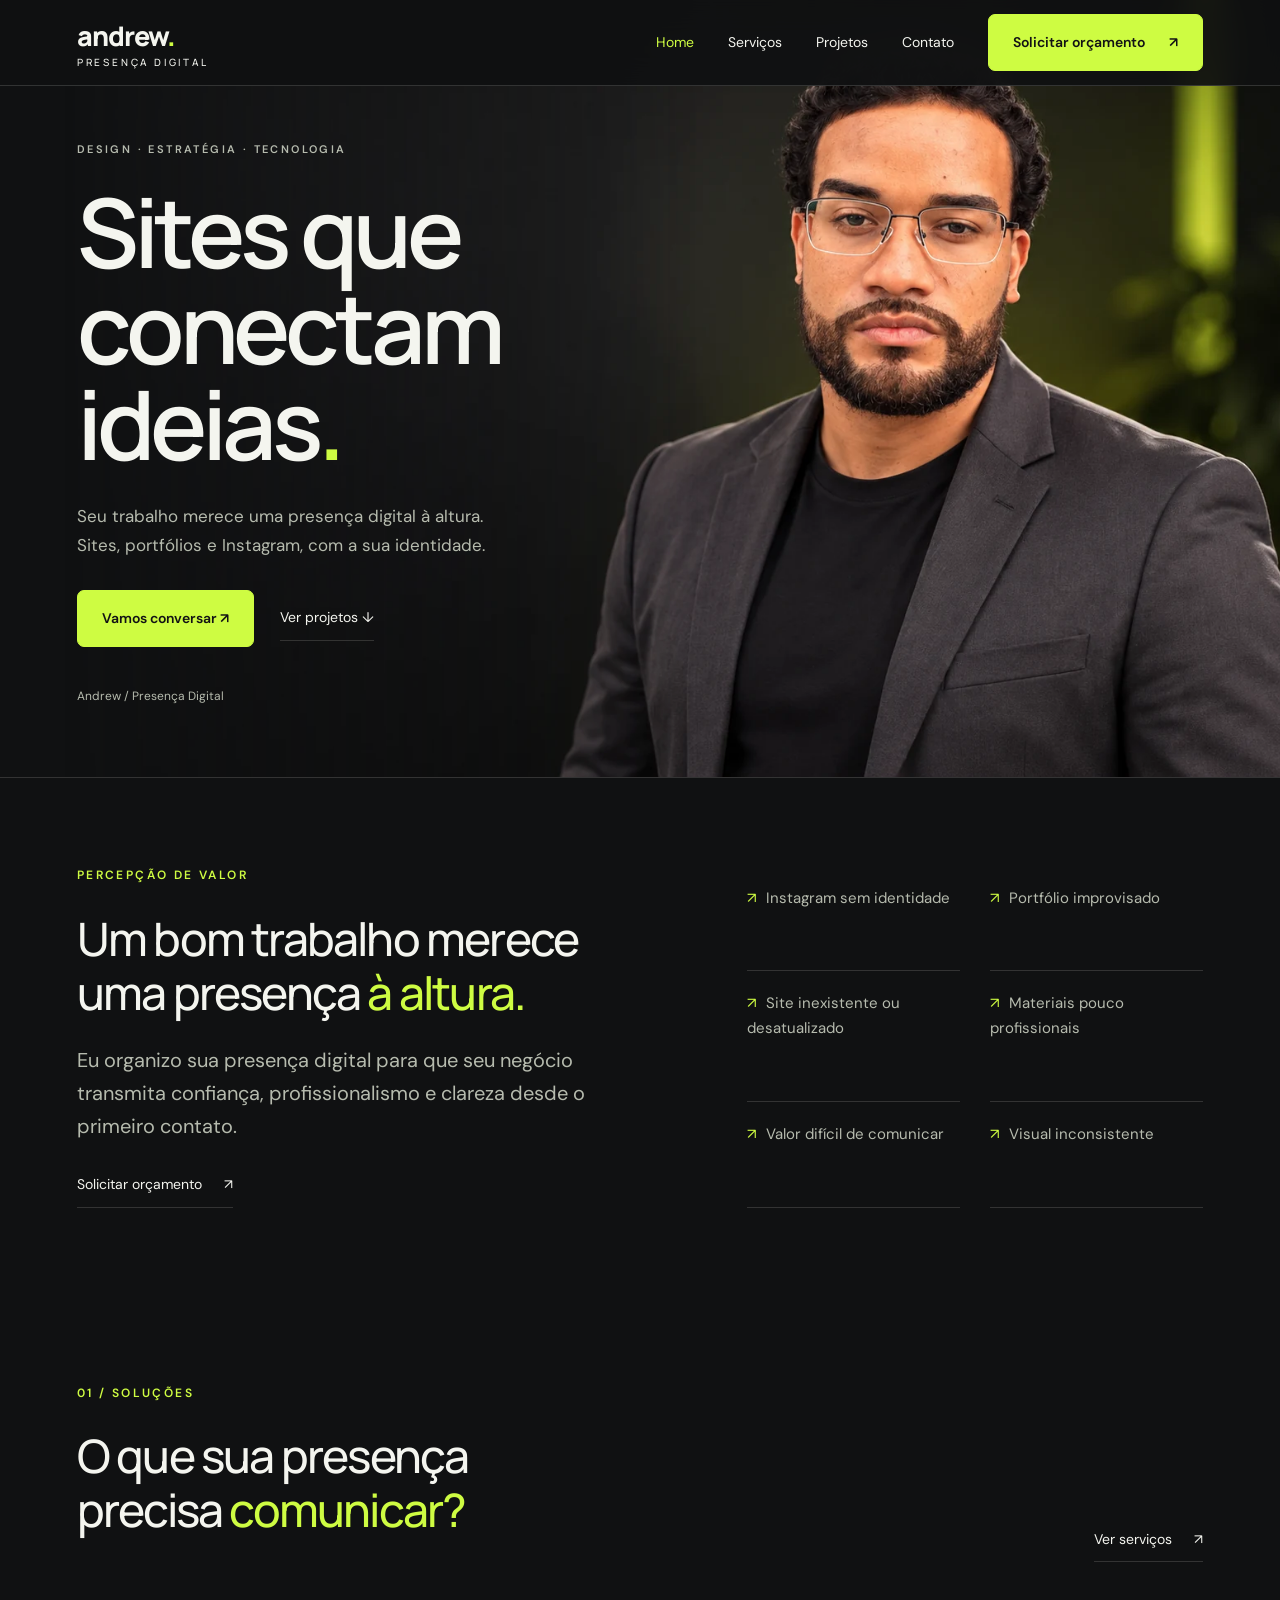
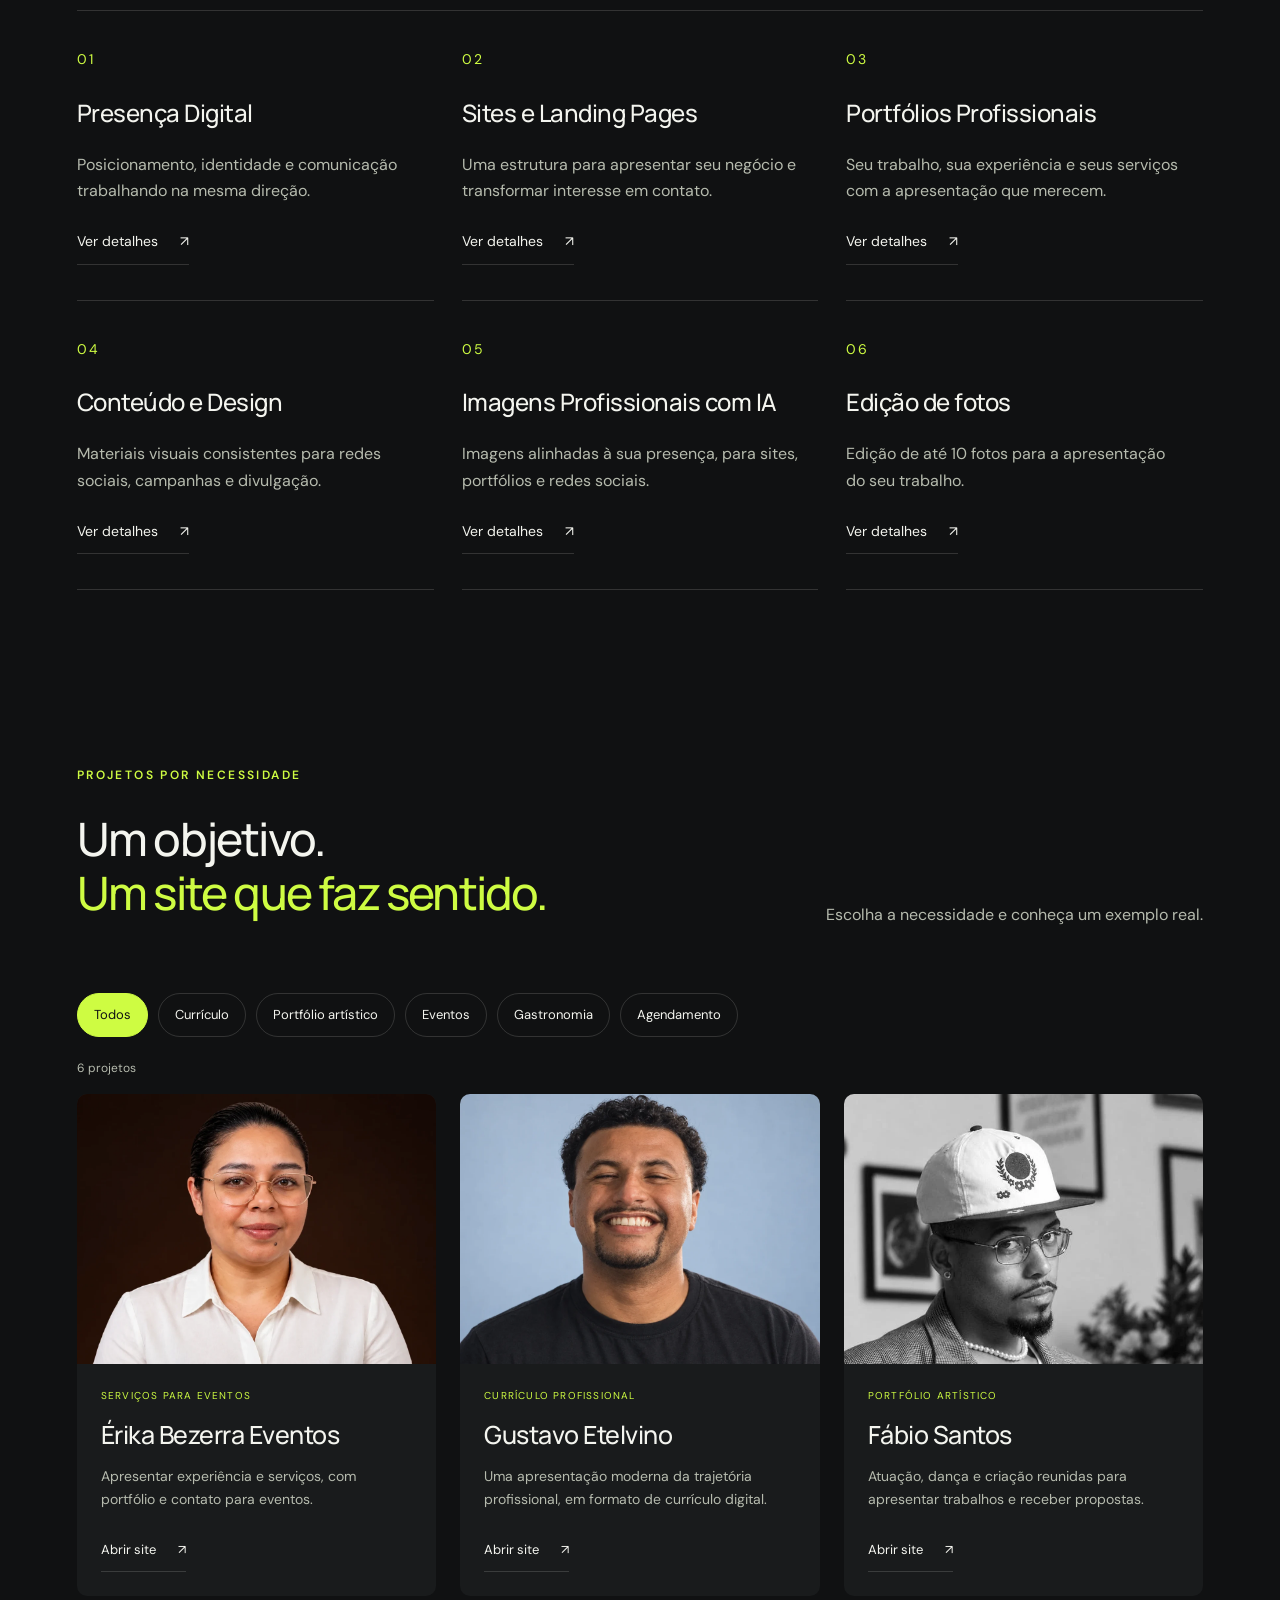
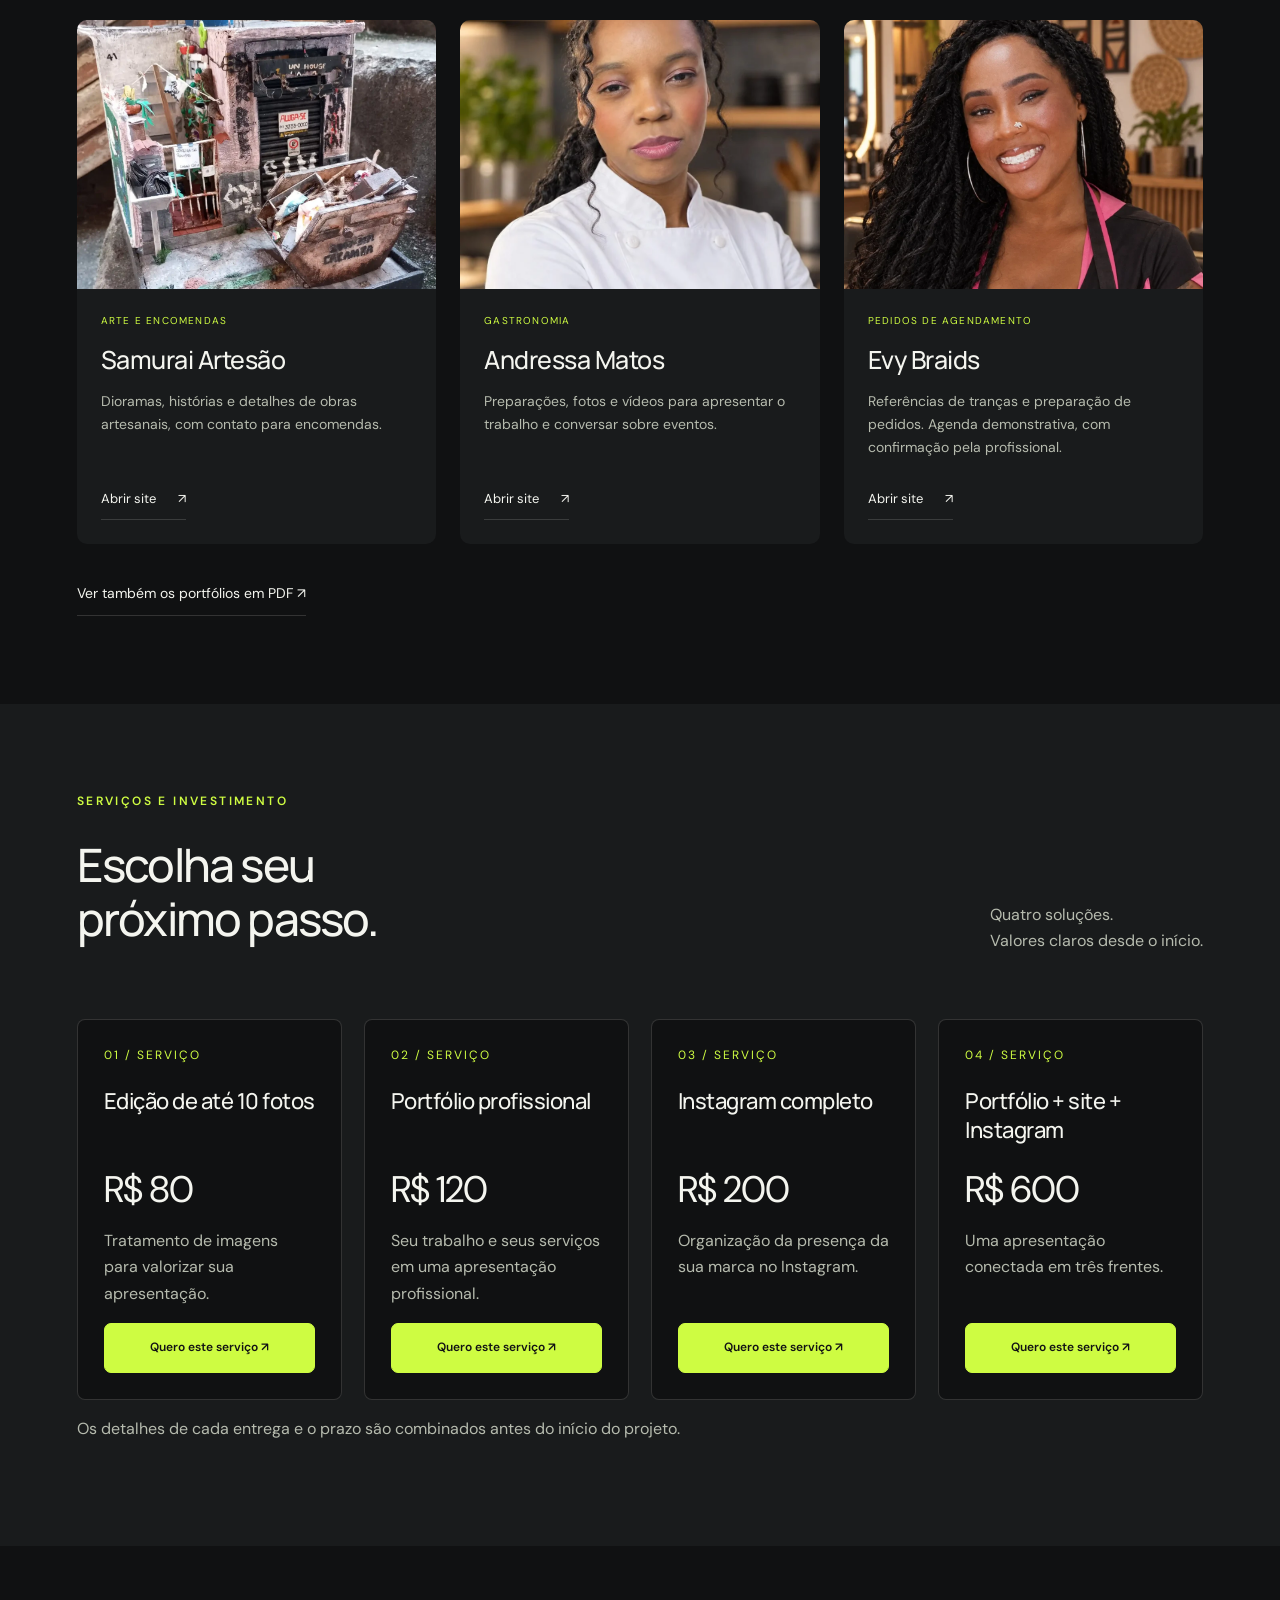
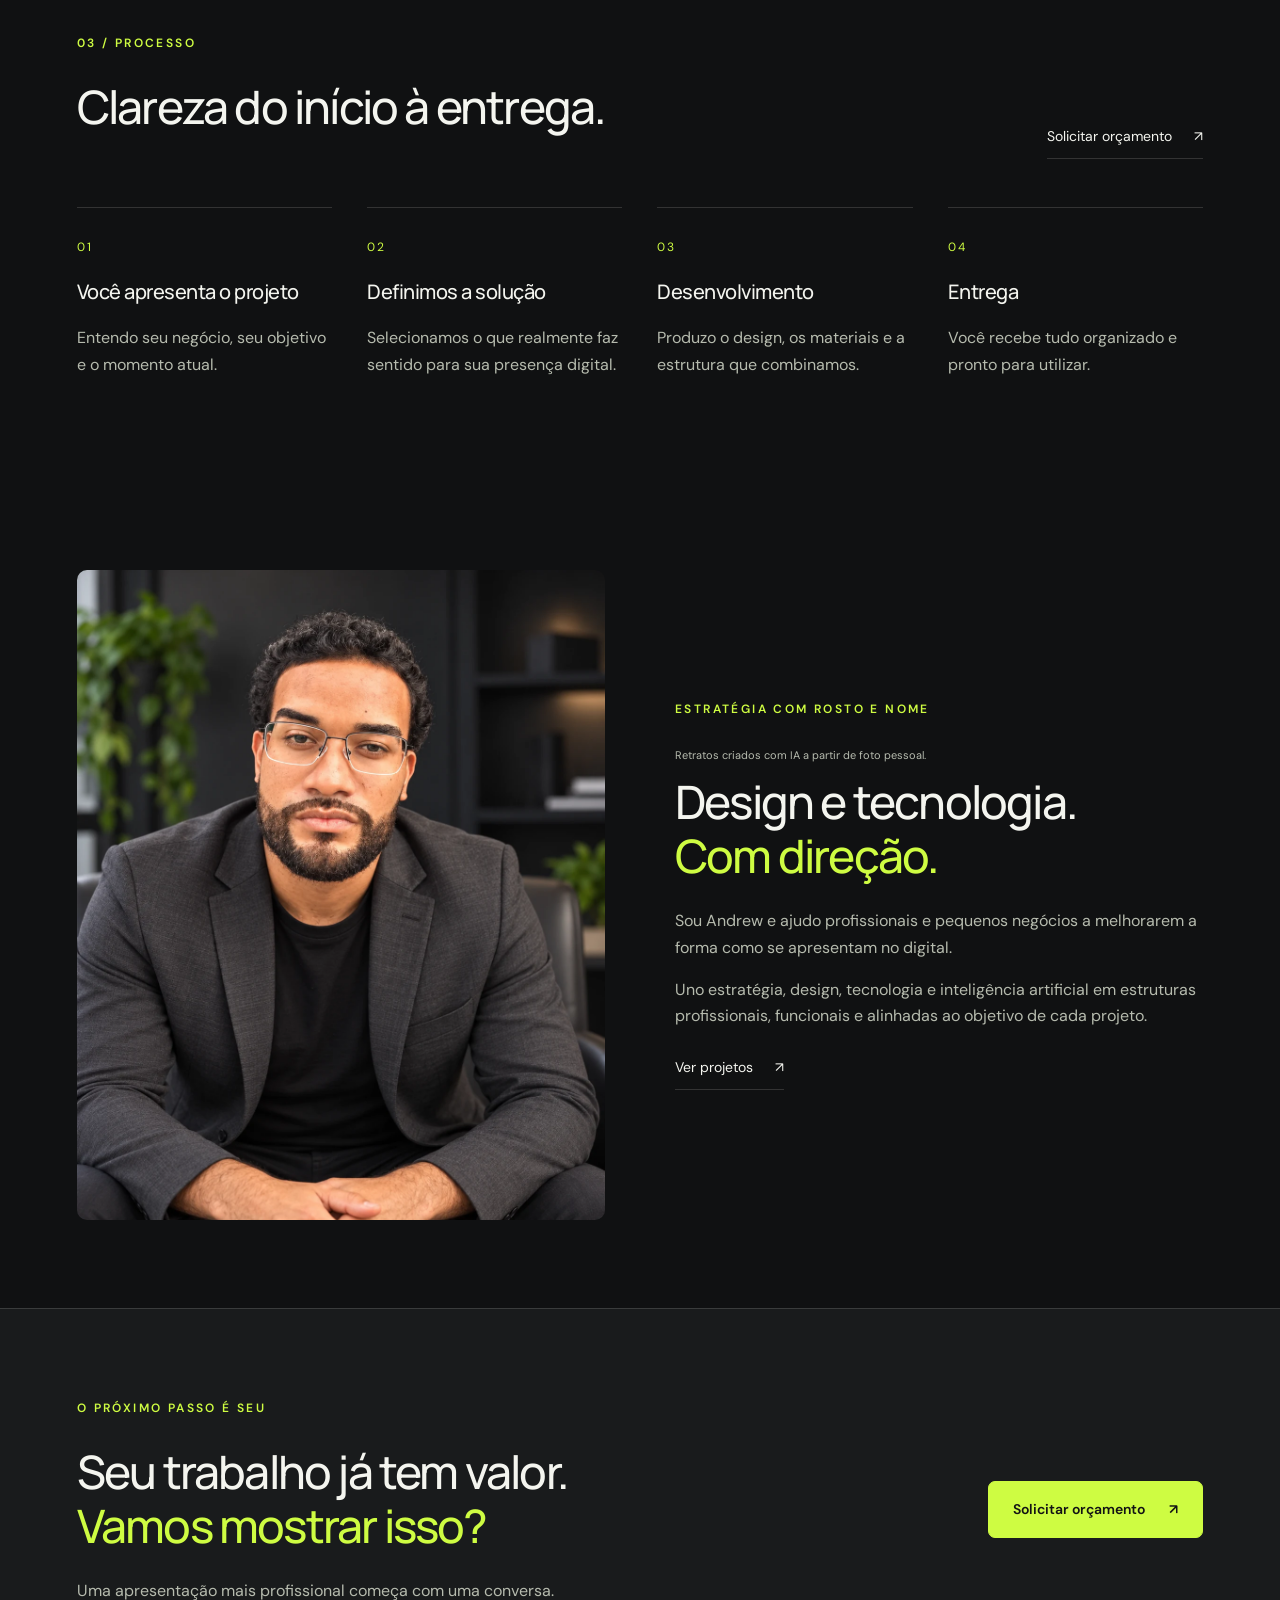
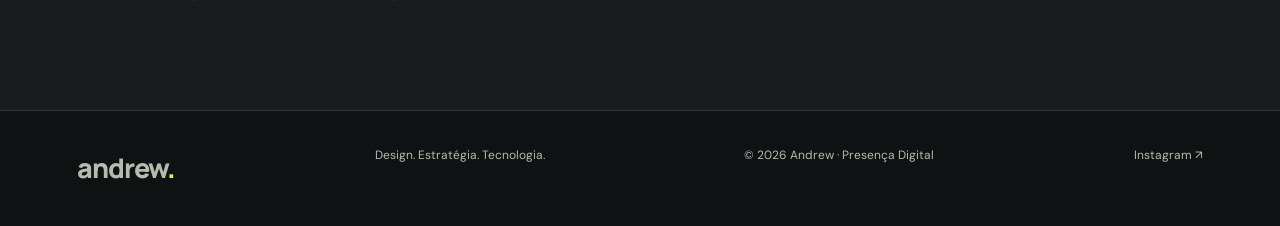
==== commit 2a55ab6c: "Substitui prints por retratos nos cards e ordena serviços por preço" ====
--- a/index.html
+++ b/index.html
@@ -1 +1 @@
-<!doctype html><html lang="pt-BR"><head><meta charset="utf-8"><meta name="viewport" content="width=device-width,initial-scale=1"><meta name="description" content="Andrew une design, estratégia e tecnologia em sites, portfólios, identidade visual e presença digital para profissionais e pequenos negócios."><meta name="theme-color" content="#101112"><title>Design, estratégia e tecnologia | Andrew — Presença Digital</title><link rel="icon" href="data:image/svg+xml,%3Csvg xmlns='http://www.w3.org/2000/svg' viewBox='0 0 40 40'%3E%3Crect width='40' height='40' rx='8' fill='%230d0d0f'/%3E%3Cpath d='M9 30 20 8l11 22M14 23h12' fill='none' stroke='%23cefc42' stroke-width='3'/%3E%3C/svg%3E"><link rel="stylesheet" href="style.css"><link rel="stylesheet" href="repaginacao.css?v=20261019"><script src="app.js?v=20261019" defer></script></head><body><a class="sr-only" href="#main">Pular para o conteúdo</a><header><div class="wrap"><a class="brand" href="index.html">andrew<span>.</span><small>Presença digital</small></a><button class="menu-toggle" aria-controls="nav" aria-expanded="false">Menu</button><nav id="nav" aria-label="Principal"><a href="index.html" aria-current="page">Home</a><a href="servicos.html" >Serviços</a><a href="projetos.html" >Projetos</a><a href="projetos.html#contato">Contato</a><a class="button" href="projetos.html#contato">Solicitar orçamento<span aria-hidden="true">↗</span></a></nav></div></header><main id="main"><section class="pd-hero"><img src="assets/executivo-abertura.webp" alt="Andrew de blazer grafite e óculos em fundo escuro" fetchpriority="high" width="1672" height="941"><div class="wrap pd-hero-content"><span class="eyebrow">DESIGN · ESTRATÉGIA · TECNOLOGIA</span><h1>Sites que<br>conectam<br>ideias<span>.</span></h1><p class="lead">Seu trabalho merece uma presença digital à altura. Sites, portfólios e Instagram, com a sua identidade.</p><div class="actions"><a class="button" href="projetos.html#contato">Vamos conversar ↗</a><a class="text-link" href="#selecionados">Ver projetos ↓</a></div><p class="pd-hero-note">Andrew / Presença Digital</p></div></section><section class="content"><div class="wrap problem"><div class="reveal"><span class="eyebrow">Percepção de valor</span><h2>Um bom trabalho merece uma presença <em>à altura.</em></h2><p class="lead">Eu organizo sua presença digital para que seu negócio transmita confiança, profissionalismo e clareza desde o primeiro contato.</p><a class="text-link" href="projetos.html#contato">Solicitar orçamento<span aria-hidden="true">↗</span></a></div><div class="problem-list reveal"><p><span>↗</span>Instagram sem identidade</p><p><span>↗</span>Portfólio improvisado</p><p><span>↗</span>Site inexistente ou desatualizado</p><p><span>↗</span>Materiais pouco profissionais</p><p><span>↗</span>Valor difícil de comunicar</p><p><span>↗</span>Visual inconsistente</p></div></div></section><section class="content" id="solucoes"><div class="wrap"><div class="section-top reveal"><div><span class="eyebrow">01 / Soluções</span><h2>O que sua presença<br>precisa <em>comunicar?</em></h2></div><a class="text-link" href="servicos.html">Ver serviços<span aria-hidden="true">↗</span></a></div><div class="solutions"><article class="solution reveal"><span class="number">01</span><h3>Presença Digital</h3><p>Posicionamento, identidade e comunicação trabalhando na mesma direção.</p><a class="text-link" href="servicos.html#identidade">Ver detalhes <span>↗</span></a></article><article class="solution reveal"><span class="number">02</span><h3>Sites e Landing Pages</h3><p>Uma estrutura para apresentar seu negócio e transformar interesse em contato.</p><a class="text-link" href="servicos.html#sites">Ver detalhes <span>↗</span></a></article><article class="solution reveal"><span class="number">03</span><h3>Portfólios Profissionais</h3><p>Seu trabalho, sua experiência e seus serviços com a apresentação que merecem.</p><a class="text-link" href="servicos.html#apresentacao">Ver detalhes <span>↗</span></a></article><article class="solution reveal"><span class="number">04</span><h3>Conteúdo e Design</h3><p>Materiais visuais consistentes para redes sociais, campanhas e divulgação.</p><a class="text-link" href="servicos.html#identidade">Ver detalhes <span>↗</span></a></article><article class="solution reveal"><span class="number">05</span><h3>Imagens Profissionais com IA</h3><p>Imagens alinhadas à sua presença, para sites, portfólios e redes sociais.</p><a class="text-link" href="servicos.html#identidade">Ver detalhes <span>↗</span></a></article><article class="solution reveal"><span class="number">06</span><h3>Edição de fotos</h3><p>Edição de até 10 fotos para a apresentação do seu trabalho.</p><a class="text-link" href="servicos.html#fotos">Ver detalhes <span>↗</span></a></article></div></div></section><section class="content work-selection" id="selecionados"><div class="wrap"><div class="section-top"><div><span class="eyebrow">PROJETOS POR NECESSIDADE</span><h2>Um objetivo.<br><em>Um site que faz sentido.</em></h2></div><p>Escolha a necessidade e conheça um exemplo real.</p></div><div class="pd-catalog"><div class="pd-filters" role="group" aria-label="Filtrar projetos por necessidade"><button type="button" data-filter="todos" aria-pressed="true">Todos</button><button type="button" data-filter="curriculo" aria-pressed="false">Currículo</button><button type="button" data-filter="portfolio" aria-pressed="false">Portfólio artístico</button><button type="button" data-filter="eventos" aria-pressed="false">Eventos</button><button type="button" data-filter="gastronomia" aria-pressed="false">Gastronomia</button><button type="button" data-filter="agenda" aria-pressed="false">Agendamento</button></div><p class="pd-count" aria-live="polite">6 projetos</p><div class="pd-project-grid"><article class="pd-project" data-category="eventos"><a class="pd-project-visual" href="http://erikabezerraeventos.com.br/" target="_blank" rel="noopener noreferrer" aria-label="Abrir site de Érika Bezerra Eventos em nova aba"><img src="assets/erika-capa.png" alt="Apresentação do projeto Érika Bezerra Eventos" loading="lazy"></a><div class="pd-project-copy"><span class="pd-project-type">SERVIÇOS PARA EVENTOS</span><h3>Érika Bezerra Eventos</h3><p>Apresentar experiência e serviços, com portfólio e contato para eventos.</p><a class="text-link" href="http://erikabezerraeventos.com.br/" target="_blank" rel="noopener noreferrer">Abrir site <span aria-hidden="true">↗</span></a></div></article><article class="pd-project" data-category="curriculo"><a class="pd-project-visual" href="https://gustavoetelvino.lovable.app/" target="_blank" rel="noopener noreferrer" aria-label="Abrir site de Gustavo Etelvino em nova aba"><img src="assets/gustavo-cover.webp" alt="Apresentação do projeto Gustavo Etelvino" loading="lazy"></a><div class="pd-project-copy"><span class="pd-project-type">CURRÍCULO PROFISSIONAL</span><h3>Gustavo Etelvino</h3><p>Uma apresentação moderna da trajetória profissional, em formato de currículo digital.</p><a class="text-link" href="https://gustavoetelvino.lovable.app/" target="_blank" rel="noopener noreferrer">Abrir site <span aria-hidden="true">↗</span></a></div></article><article class="pd-project" data-category="portfolio"><a class="pd-project-visual" href="https://presencadigital-lab.github.io/fabiosantos/" target="_blank" rel="noopener noreferrer" aria-label="Abrir site de Fábio Santos em nova aba"><img src="assets/fabio-capa.png" alt="Apresentação do projeto Fábio Santos" loading="lazy"></a><div class="pd-project-copy"><span class="pd-project-type">PORTFÓLIO ARTÍSTICO</span><h3>Fábio Santos</h3><p>Atuação, dança e criação reunidas para apresentar trabalhos e receber propostas.</p><a class="text-link" href="https://presencadigital-lab.github.io/fabiosantos/" target="_blank" rel="noopener noreferrer">Abrir site <span aria-hidden="true">↗</span></a></div></article><article class="pd-project" data-category="portfolio"><a class="pd-project-visual" href="https://galpaodaevy.github.io/samurai-artesao/" target="_blank" rel="noopener noreferrer" aria-label="Abrir site de Samurai Artesão em nova aba"><div class="pd-artwork" aria-hidden="true"><span>UM MUNDO<br>NO DETALHE.</span><small>SAMURAI ARTESÃO / DIORAMAS</small></div></a><div class="pd-project-copy"><span class="pd-project-type">ARTE E ENCOMENDAS</span><h3>Samurai Artesão</h3><p>Dioramas, histórias e detalhes de obras artesanais, com contato para encomendas.</p><a class="text-link" href="https://galpaodaevy.github.io/samurai-artesao/" target="_blank" rel="noopener noreferrer">Abrir site <span aria-hidden="true">↗</span></a></div></article><article class="pd-project" data-category="gastronomia"><a class="pd-project-visual" href="https://galpaodaevy.github.io/andressamatos/" target="_blank" rel="noopener noreferrer" aria-label="Abrir site de Andressa Matos em nova aba"><img src="assets/andressa-cover.webp" alt="Apresentação do projeto Andressa Matos" loading="lazy"></a><div class="pd-project-copy"><span class="pd-project-type">GASTRONOMIA</span><h3>Andressa Matos</h3><p>Preparações, fotos e vídeos para apresentar o trabalho e conversar sobre eventos.</p><a class="text-link" href="https://galpaodaevy.github.io/andressamatos/" target="_blank" rel="noopener noreferrer">Abrir site <span aria-hidden="true">↗</span></a></div></article><article class="pd-project" data-category="agenda"><a class="pd-project-visual" href="https://galpaodaevy.github.io/evybraids/" target="_blank" rel="noopener noreferrer" aria-label="Abrir site de Evy Braids em nova aba"><img src="assets/evy-cover.webp" alt="Apresentação do projeto Evy Braids" loading="lazy"></a><div class="pd-project-copy"><span class="pd-project-type">PEDIDOS DE AGENDAMENTO</span><h3>Evy Braids</h3><p>Referências de tranças e preparação de pedidos. Agenda demonstrativa, com confirmação pela profissional.</p><a class="text-link" href="https://galpaodaevy.github.io/evybraids/" target="_blank" rel="noopener noreferrer">Abrir site <span aria-hidden="true">↗</span></a></div></article></div></div><a class="text-link pd-more" href="projetos.html">Ver também os portfólios em PDF ↗</a></div></section><section class="content band" id="investimento"><div class="wrap"><div class="section-top"><div><span class="eyebrow">SERVIÇOS E INVESTIMENTO</span><h2>Escolha seu<br>próximo passo.</h2></div><p>Quatro soluções.<br>Valores claros desde o início.</p></div><div class="packages"><article class="package"><span class="number">01 / SERVIÇO</span><h3>Instagram completo</h3><div class="price">R$ 200</div><p>Organização da presença da sua marca no Instagram.</p><a class="button" href="projetos.html?servico=0#contato">Quero este serviço ↗</a></article><article class="package"><span class="number">02 / SERVIÇO</span><h3>Portfólio profissional</h3><div class="price">R$ 120</div><p>Seu trabalho e seus serviços em uma apresentação profissional.</p><a class="button" href="projetos.html?servico=1#contato">Quero este serviço ↗</a></article><article class="package"><span class="number">03 / SERVIÇO</span><h3>Portfólio + site + Instagram</h3><div class="price">R$ 600</div><p>Uma apresentação conectada em três frentes.</p><a class="button" href="projetos.html?servico=2#contato">Quero este serviço ↗</a></article><article class="package"><span class="number">04 / SERVIÇO</span><h3>Edição de até 10 fotos</h3><div class="price">R$ 80</div><p>Tratamento de imagens para valorizar sua apresentação.</p><a class="button" href="projetos.html?servico=3#contato">Quero este serviço ↗</a></article></div><p>Os detalhes de cada entrega e o prazo são combinados antes do início do projeto.</p></div></section><section class="content"><div class="wrap"><div class="section-top reveal"><div><span class="eyebrow">03 / Processo</span><h2>Clareza do início à entrega.</h2></div><a class="text-link" href="projetos.html#contato">Solicitar orçamento<span aria-hidden="true">↗</span></a></div><div class="steps"><article class="reveal"><span class="number">01</span><h3>Você apresenta o projeto</h3><p>Entendo seu negócio, seu objetivo e o momento atual.</p></article><article class="reveal"><span class="number">02</span><h3>Definimos a solução</h3><p>Selecionamos o que realmente faz sentido para sua presença digital.</p></article><article class="reveal"><span class="number">03</span><h3>Desenvolvimento</h3><p>Produzo o design, os materiais e a estrutura que combinamos.</p></article><article class="reveal"><span class="number">04</span><h3>Entrega</h3><p>Você recebe tudo organizado e pronto para utilizar.</p></article></div></div></section><section class="content"><div class="wrap about-mini"><img class="reveal" src="assets/executivo-sobre.webp" alt="Retrato de Andrew sentado em um ambiente de trabalho" loading="lazy" width="1122" height="1402"><div class="reveal"><span class="eyebrow">Estratégia com rosto e nome</span><p class="pd-photo-note">Retratos criados com IA a partir de foto pessoal.</p><h2>Design e tecnologia.<br><em>Com direção.</em></h2><p>Sou Andrew e ajudo profissionais e pequenos negócios a melhorarem a forma como se apresentam no digital.</p><p>Uno estratégia, design, tecnologia e inteligência artificial em estruturas profissionais, funcionais e alinhadas ao objetivo de cada projeto.</p><a class="text-link" href="projetos.html">Ver projetos<span aria-hidden="true">↗</span></a></div></div></section><section class="contact-banner"><div class="wrap reveal"><div><span class="eyebrow">O próximo passo é seu</span><h2>Seu trabalho já tem valor.<br><em>Vamos mostrar isso?</em></h2><p>Uma apresentação mais profissional começa com uma conversa.</p></div><a class="button" href="projetos.html#contato">Solicitar orçamento<span aria-hidden="true">↗</span></a></div></section></main><footer><div class="wrap"><a class="brand" href="index.html">andrew<span>.</span></a><span>Design. Estratégia. Tecnologia.</span><span>© 2026 Andrew · Presença Digital</span><a href="https://www.instagram.com/andrewgestortrafego/" target="_blank" rel="noopener">Instagram ↗</a></div></footer></body></html>
+<!doctype html><html lang="pt-BR"><head><meta charset="utf-8"><meta name="viewport" content="width=device-width,initial-scale=1"><meta name="description" content="Andrew une design, estratégia e tecnologia em sites, portfólios, identidade visual e presença digital para profissionais e pequenos negócios."><meta name="theme-color" content="#101112"><title>Design, estratégia e tecnologia | Andrew — Presença Digital</title><link rel="icon" href="data:image/svg+xml,%3Csvg xmlns='http://www.w3.org/2000/svg' viewBox='0 0 40 40'%3E%3Crect width='40' height='40' rx='8' fill='%230d0d0f'/%3E%3Cpath d='M9 30 20 8l11 22M14 23h12' fill='none' stroke='%23cefc42' stroke-width='3'/%3E%3C/svg%3E"><link rel="stylesheet" href="style.css"><link rel="stylesheet" href="repaginacao.css?v=20261019-capas"><script src="app.js?v=20261019" defer></script></head><body><a class="sr-only" href="#main">Pular para o conteúdo</a><header><div class="wrap"><a class="brand" href="index.html">andrew<span>.</span><small>Presença digital</small></a><button class="menu-toggle" aria-controls="nav" aria-expanded="false">Menu</button><nav id="nav" aria-label="Principal"><a href="index.html" aria-current="page">Home</a><a href="servicos.html" >Serviços</a><a href="projetos.html" >Projetos</a><a href="projetos.html#contato">Contato</a><a class="button" href="projetos.html#contato">Solicitar orçamento<span aria-hidden="true">↗</span></a></nav></div></header><main id="main"><section class="pd-hero"><img src="assets/executivo-abertura.webp" alt="Andrew de blazer grafite e óculos em fundo escuro" fetchpriority="high" width="1672" height="941"><div class="wrap pd-hero-content"><span class="eyebrow">DESIGN · ESTRATÉGIA · TECNOLOGIA</span><h1>Sites que<br>conectam<br>ideias<span>.</span></h1><p class="lead">Seu trabalho merece uma presença digital à altura. Sites, portfólios e Instagram, com a sua identidade.</p><div class="actions"><a class="button" href="projetos.html#contato">Vamos conversar ↗</a><a class="text-link" href="#selecionados">Ver projetos ↓</a></div><p class="pd-hero-note">Andrew / Presença Digital</p></div></section><section class="content"><div class="wrap problem"><div class="reveal"><span class="eyebrow">Percepção de valor</span><h2>Um bom trabalho merece uma presença <em>à altura.</em></h2><p class="lead">Eu organizo sua presença digital para que seu negócio transmita confiança, profissionalismo e clareza desde o primeiro contato.</p><a class="text-link" href="projetos.html#contato">Solicitar orçamento<span aria-hidden="true">↗</span></a></div><div class="problem-list reveal"><p><span>↗</span>Instagram sem identidade</p><p><span>↗</span>Portfólio improvisado</p><p><span>↗</span>Site inexistente ou desatualizado</p><p><span>↗</span>Materiais pouco profissionais</p><p><span>↗</span>Valor difícil de comunicar</p><p><span>↗</span>Visual inconsistente</p></div></div></section><section class="content" id="solucoes"><div class="wrap"><div class="section-top reveal"><div><span class="eyebrow">01 / Soluções</span><h2>O que sua presença<br>precisa <em>comunicar?</em></h2></div><a class="text-link" href="servicos.html">Ver serviços<span aria-hidden="true">↗</span></a></div><div class="solutions"><article class="solution reveal"><span class="number">01</span><h3>Presença Digital</h3><p>Posicionamento, identidade e comunicação trabalhando na mesma direção.</p><a class="text-link" href="servicos.html#identidade">Ver detalhes <span>↗</span></a></article><article class="solution reveal"><span class="number">02</span><h3>Sites e Landing Pages</h3><p>Uma estrutura para apresentar seu negócio e transformar interesse em contato.</p><a class="text-link" href="servicos.html#sites">Ver detalhes <span>↗</span></a></article><article class="solution reveal"><span class="number">03</span><h3>Portfólios Profissionais</h3><p>Seu trabalho, sua experiência e seus serviços com a apresentação que merecem.</p><a class="text-link" href="servicos.html#apresentacao">Ver detalhes <span>↗</span></a></article><article class="solution reveal"><span class="number">04</span><h3>Conteúdo e Design</h3><p>Materiais visuais consistentes para redes sociais, campanhas e divulgação.</p><a class="text-link" href="servicos.html#identidade">Ver detalhes <span>↗</span></a></article><article class="solution reveal"><span class="number">05</span><h3>Imagens Profissionais com IA</h3><p>Imagens alinhadas à sua presença, para sites, portfólios e redes sociais.</p><a class="text-link" href="servicos.html#identidade">Ver detalhes <span>↗</span></a></article><article class="solution reveal"><span class="number">06</span><h3>Edição de fotos</h3><p>Edição de até 10 fotos para a apresentação do seu trabalho.</p><a class="text-link" href="servicos.html#fotos">Ver detalhes <span>↗</span></a></article></div></div></section><section class="content work-selection" id="selecionados"><div class="wrap"><div class="section-top"><div><span class="eyebrow">PROJETOS POR NECESSIDADE</span><h2>Um objetivo.<br><em>Um site que faz sentido.</em></h2></div><p>Escolha a necessidade e conheça um exemplo real.</p></div><div class="pd-catalog"><div class="pd-filters" role="group" aria-label="Filtrar projetos por necessidade"><button type="button" data-filter="todos" aria-pressed="true">Todos</button><button type="button" data-filter="curriculo" aria-pressed="false">Currículo</button><button type="button" data-filter="portfolio" aria-pressed="false">Portfólio artístico</button><button type="button" data-filter="eventos" aria-pressed="false">Eventos</button><button type="button" data-filter="gastronomia" aria-pressed="false">Gastronomia</button><button type="button" data-filter="agenda" aria-pressed="false">Agendamento</button></div><p class="pd-count" aria-live="polite">6 projetos</p><div class="pd-project-grid"><article class="pd-project" data-photo="erika" data-category="eventos"><a class="pd-project-visual" href="http://erikabezerraeventos.com.br/" target="_blank" rel="noopener noreferrer" aria-label="Abrir site de Érika Bezerra Eventos em nova aba"><img src="assets/projeto-erika.webp" alt="Retrato de Érika Bezerra, usado em seu site de eventos" loading="lazy"></a><div class="pd-project-copy"><span class="pd-project-type">SERVIÇOS PARA EVENTOS</span><h3>Érika Bezerra Eventos</h3><p>Apresentar experiência e serviços, com portfólio e contato para eventos.</p><a class="text-link" href="http://erikabezerraeventos.com.br/" target="_blank" rel="noopener noreferrer">Abrir site <span aria-hidden="true">↗</span></a></div></article><article class="pd-project" data-photo="gustavo" data-category="curriculo"><a class="pd-project-visual" href="https://gustavoetelvino.lovable.app/" target="_blank" rel="noopener noreferrer" aria-label="Abrir site de Gustavo Etelvino em nova aba"><img src="assets/projeto-gustavo.webp" alt="Retrato profissional de Gustavo Etelvino" loading="lazy"></a><div class="pd-project-copy"><span class="pd-project-type">CURRÍCULO PROFISSIONAL</span><h3>Gustavo Etelvino</h3><p>Uma apresentação moderna da trajetória profissional, em formato de currículo digital.</p><a class="text-link" href="https://gustavoetelvino.lovable.app/" target="_blank" rel="noopener noreferrer">Abrir site <span aria-hidden="true">↗</span></a></div></article><article class="pd-project" data-photo="fabio" data-category="portfolio"><a class="pd-project-visual" href="https://presencadigital-lab.github.io/fabiosantos/" target="_blank" rel="noopener noreferrer" aria-label="Abrir site de Fábio Santos em nova aba"><img src="assets/projeto-fabio.webp" alt="Retrato em preto e branco de Fábio Santos" loading="lazy"></a><div class="pd-project-copy"><span class="pd-project-type">PORTFÓLIO ARTÍSTICO</span><h3>Fábio Santos</h3><p>Atuação, dança e criação reunidas para apresentar trabalhos e receber propostas.</p><a class="text-link" href="https://presencadigital-lab.github.io/fabiosantos/" target="_blank" rel="noopener noreferrer">Abrir site <span aria-hidden="true">↗</span></a></div></article><article class="pd-project" data-photo="samurai" data-category="portfolio"><a class="pd-project-visual" href="https://galpaodaevy.github.io/samurai-artesao/" target="_blank" rel="noopener noreferrer" aria-label="Abrir site de Samurai Artesão em nova aba"><img src="assets/projeto-samurai.webp" alt="Diorama Casa da Dona Cleide, obra do Samurai Artesão" loading="lazy"></a><div class="pd-project-copy"><span class="pd-project-type">ARTE E ENCOMENDAS</span><h3>Samurai Artesão</h3><p>Dioramas, histórias e detalhes de obras artesanais, com contato para encomendas.</p><a class="text-link" href="https://galpaodaevy.github.io/samurai-artesao/" target="_blank" rel="noopener noreferrer">Abrir site <span aria-hidden="true">↗</span></a></div></article><article class="pd-project" data-photo="andressa" data-category="gastronomia"><a class="pd-project-visual" href="https://galpaodaevy.github.io/andressamatos/" target="_blank" rel="noopener noreferrer" aria-label="Abrir site de Andressa Matos em nova aba"><img src="assets/projeto-andressa.webp" alt="Andressa Matos, chef garde-manger" loading="lazy"></a><div class="pd-project-copy"><span class="pd-project-type">GASTRONOMIA</span><h3>Andressa Matos</h3><p>Preparações, fotos e vídeos para apresentar o trabalho e conversar sobre eventos.</p><a class="text-link" href="https://galpaodaevy.github.io/andressamatos/" target="_blank" rel="noopener noreferrer">Abrir site <span aria-hidden="true">↗</span></a></div></article><article class="pd-project" data-photo="evy" data-category="agenda"><a class="pd-project-visual" href="https://galpaodaevy.github.io/evybraids/" target="_blank" rel="noopener noreferrer" aria-label="Abrir site de Evy Braids em nova aba"><img src="assets/projeto-evy.webp" alt="Evellyn Guimarães, a Evy, com suas tranças" loading="lazy"></a><div class="pd-project-copy"><span class="pd-project-type">PEDIDOS DE AGENDAMENTO</span><h3>Evy Braids</h3><p>Referências de tranças e preparação de pedidos. Agenda demonstrativa, com confirmação pela profissional.</p><a class="text-link" href="https://galpaodaevy.github.io/evybraids/" target="_blank" rel="noopener noreferrer">Abrir site <span aria-hidden="true">↗</span></a></div></article></div></div><a class="text-link pd-more" href="projetos.html">Ver também os portfólios em PDF ↗</a></div></section><section class="content band" id="investimento"><div class="wrap"><div class="section-top"><div><span class="eyebrow">SERVIÇOS E INVESTIMENTO</span><h2>Escolha seu<br>próximo passo.</h2></div><p>Quatro soluções.<br>Valores claros desde o início.</p></div><div class="packages"><article class="package"><span class="number">01 / SERVIÇO</span><h3>Edição de até 10 fotos</h3><div class="price">R$ 80</div><p>Tratamento de imagens para valorizar sua apresentação.</p><a class="button" href="projetos.html?servico=3#contato">Quero este serviço ↗</a></article><article class="package"><span class="number">02 / SERVIÇO</span><h3>Portfólio profissional</h3><div class="price">R$ 120</div><p>Seu trabalho e seus serviços em uma apresentação profissional.</p><a class="button" href="projetos.html?servico=1#contato">Quero este serviço ↗</a></article><article class="package"><span class="number">03 / SERVIÇO</span><h3>Instagram completo</h3><div class="price">R$ 200</div><p>Organização da presença da sua marca no Instagram.</p><a class="button" href="projetos.html?servico=0#contato">Quero este serviço ↗</a></article><article class="package"><span class="number">04 / SERVIÇO</span><h3>Portfólio + site + Instagram</h3><div class="price">R$ 600</div><p>Uma apresentação conectada em três frentes.</p><a class="button" href="projetos.html?servico=2#contato">Quero este serviço ↗</a></article></div><p>Os detalhes de cada entrega e o prazo são combinados antes do início do projeto.</p></div></section><section class="content"><div class="wrap"><div class="section-top reveal"><div><span class="eyebrow">03 / Processo</span><h2>Clareza do início à entrega.</h2></div><a class="text-link" href="projetos.html#contato">Solicitar orçamento<span aria-hidden="true">↗</span></a></div><div class="steps"><article class="reveal"><span class="number">01</span><h3>Você apresenta o projeto</h3><p>Entendo seu negócio, seu objetivo e o momento atual.</p></article><article class="reveal"><span class="number">02</span><h3>Definimos a solução</h3><p>Selecionamos o que realmente faz sentido para sua presença digital.</p></article><article class="reveal"><span class="number">03</span><h3>Desenvolvimento</h3><p>Produzo o design, os materiais e a estrutura que combinamos.</p></article><article class="reveal"><span class="number">04</span><h3>Entrega</h3><p>Você recebe tudo organizado e pronto para utilizar.</p></article></div></div></section><section class="content"><div class="wrap about-mini"><img class="reveal" src="assets/executivo-sobre.webp" alt="Retrato de Andrew sentado em um ambiente de trabalho" loading="lazy" width="1122" height="1402"><div class="reveal"><span class="eyebrow">Estratégia com rosto e nome</span><p class="pd-photo-note">Retratos criados com IA a partir de foto pessoal.</p><h2>Design e tecnologia.<br><em>Com direção.</em></h2><p>Sou Andrew e ajudo profissionais e pequenos negócios a melhorarem a forma como se apresentam no digital.</p><p>Uno estratégia, design, tecnologia e inteligência artificial em estruturas profissionais, funcionais e alinhadas ao objetivo de cada projeto.</p><a class="text-link" href="projetos.html">Ver projetos<span aria-hidden="true">↗</span></a></div></div></section><section class="contact-banner"><div class="wrap reveal"><div><span class="eyebrow">O próximo passo é seu</span><h2>Seu trabalho já tem valor.<br><em>Vamos mostrar isso?</em></h2><p>Uma apresentação mais profissional começa com uma conversa.</p></div><a class="button" href="projetos.html#contato">Solicitar orçamento<span aria-hidden="true">↗</span></a></div></section></main><footer><div class="wrap"><a class="brand" href="index.html">andrew<span>.</span></a><span>Design. Estratégia. Tecnologia.</span><span>© 2026 Andrew · Presença Digital</span><a href="https://www.instagram.com/andrewgestortrafego/" target="_blank" rel="noopener">Instagram ↗</a></div></footer></body></html>
--- a/repaginacao.css
+++ b/repaginacao.css
@@ -38,3 +38,7 @@
 .pd-contact{align-items:start}.pd-contact-person{display:flex;align-items:center;gap:18px;margin:28px 0}.pd-contact-person img{width:76px;height:76px;object-fit:cover;border-radius:50%}.pd-contact-person strong{font-weight:500;display:block;font-size:15px}.pd-contact-person span{display:block;color:var(--muted);font-size:13px;margin-top:4px}.pd-other-contacts{display:flex;gap:12px;flex-direction:column;font-size:13px;overflow-wrap:anywhere}.pd-form-grid{display:grid;grid-template-columns:1fr 1fr;gap:22px 16px}.pd-full{grid-column:1/-1}.pd-form-grid label{font-size:13px;min-width:0}.pd-form-grid input,.pd-form-grid select,.pd-form-grid textarea{font:400 16px/1.5 'DM Sans',sans-serif;padding:12px 13px;margin-top:8px;min-height:48px;width:100%;min-width:0;border:1px solid #51574a;border-radius:7px;background:var(--panel);color:var(--ink);box-sizing:border-box}.pd-form-grid textarea{resize:vertical}.pd-form-grid input::placeholder,.pd-form-grid textarea::placeholder{color:#aeb3a8;opacity:1}.pd-form-grid small{display:block;color:var(--muted);font-size:11px;margin-top:6px}.pd-form-grid :is(input,select,textarea):focus-visible{outline:2px solid var(--gold);outline-offset:4px}.pd-message{margin:22px 0;color:var(--muted);font-size:13px}.pd-message summary{padding:8px 0}.pd-message pre{white-space:pre-wrap;overflow-wrap:anywhere;font:400 13px/1.7 'DM Sans',sans-serif;color:var(--ink);border-left:2px solid var(--gold);padding-left:16px;margin:14px 0 0}#pd-whatsapp-link{width:100%;justify-content:space-between}.pd-form-note{font-size:11px;line-height:1.7;margin-top:13px}[hidden]{display:none!important}
 @media(max-width:1100px){.pd-project-grid{grid-template-columns:repeat(2,minmax(0,1fr))}.pd-hero h1{font-size:78px}.pd-hero .lead{max-width:350px}.pd-hero>img{object-position:62% center;opacity:.85}}
 @media(max-width:700px){.pd-hero{padding:125px 0 25px;display:flex;flex-direction:column;min-height:0}.pd-hero-content{order:1}.pd-hero>img{position:relative;order:2;object-fit:contain;height:auto;width:100%;margin-top:15px;opacity:1;mask-image:linear-gradient(180deg,transparent,#000 20%,#000 85%,transparent)}.pd-hero h1{font-size:clamp(58px,14vw,85px);letter-spacing:-3px}.pd-hero .lead{font-size:16px;max-width:100%}.pd-hero .actions{gap:18px}.pd-hero .actions .button{width:100%}.pd-hero-note{margin-top:25px}.pd-project-grid{grid-template-columns:1fr}.pd-project-visual{height:280px}.pd-project h3{font-size:28px}.pd-project-copy{padding:25px}.pd-contact{gap:32px}.pd-form-grid{grid-template-columns:1fr}.pd-full{grid-column:auto}.pd-service-photo img{max-height:none;height:auto}.pd-service-photo{margin-bottom:35px}.pd-filters{gap:8px}.pd-filters button{font-size:12px;padding:10px 13px}}
+
+/* Capas com as fotos dos projetos, preenchendo a área inteira. */
+.pd-project{border:0}.pd-project-visual{height:auto;aspect-ratio:4/3;border-bottom:0;background:var(--panel);padding:0}.pd-project-visual img{width:100%;height:100%;display:block;object-fit:cover;object-position:center;max-width:none}.pd-project[data-photo="erika"] img{object-position:50% 34%}.pd-project[data-photo="gustavo"] img{object-position:50% 25%}.pd-project[data-photo="fabio"] img{object-position:50% 45%}.pd-project[data-photo="andressa"] img{object-position:50% 25%}.pd-project[data-photo="evy"] img{object-position:50% 22%}.pd-project[data-photo="samurai"] img{object-position:50% 48%}
+@media(max-width:700px){.pd-project-visual{height:auto;aspect-ratio:4/3}}
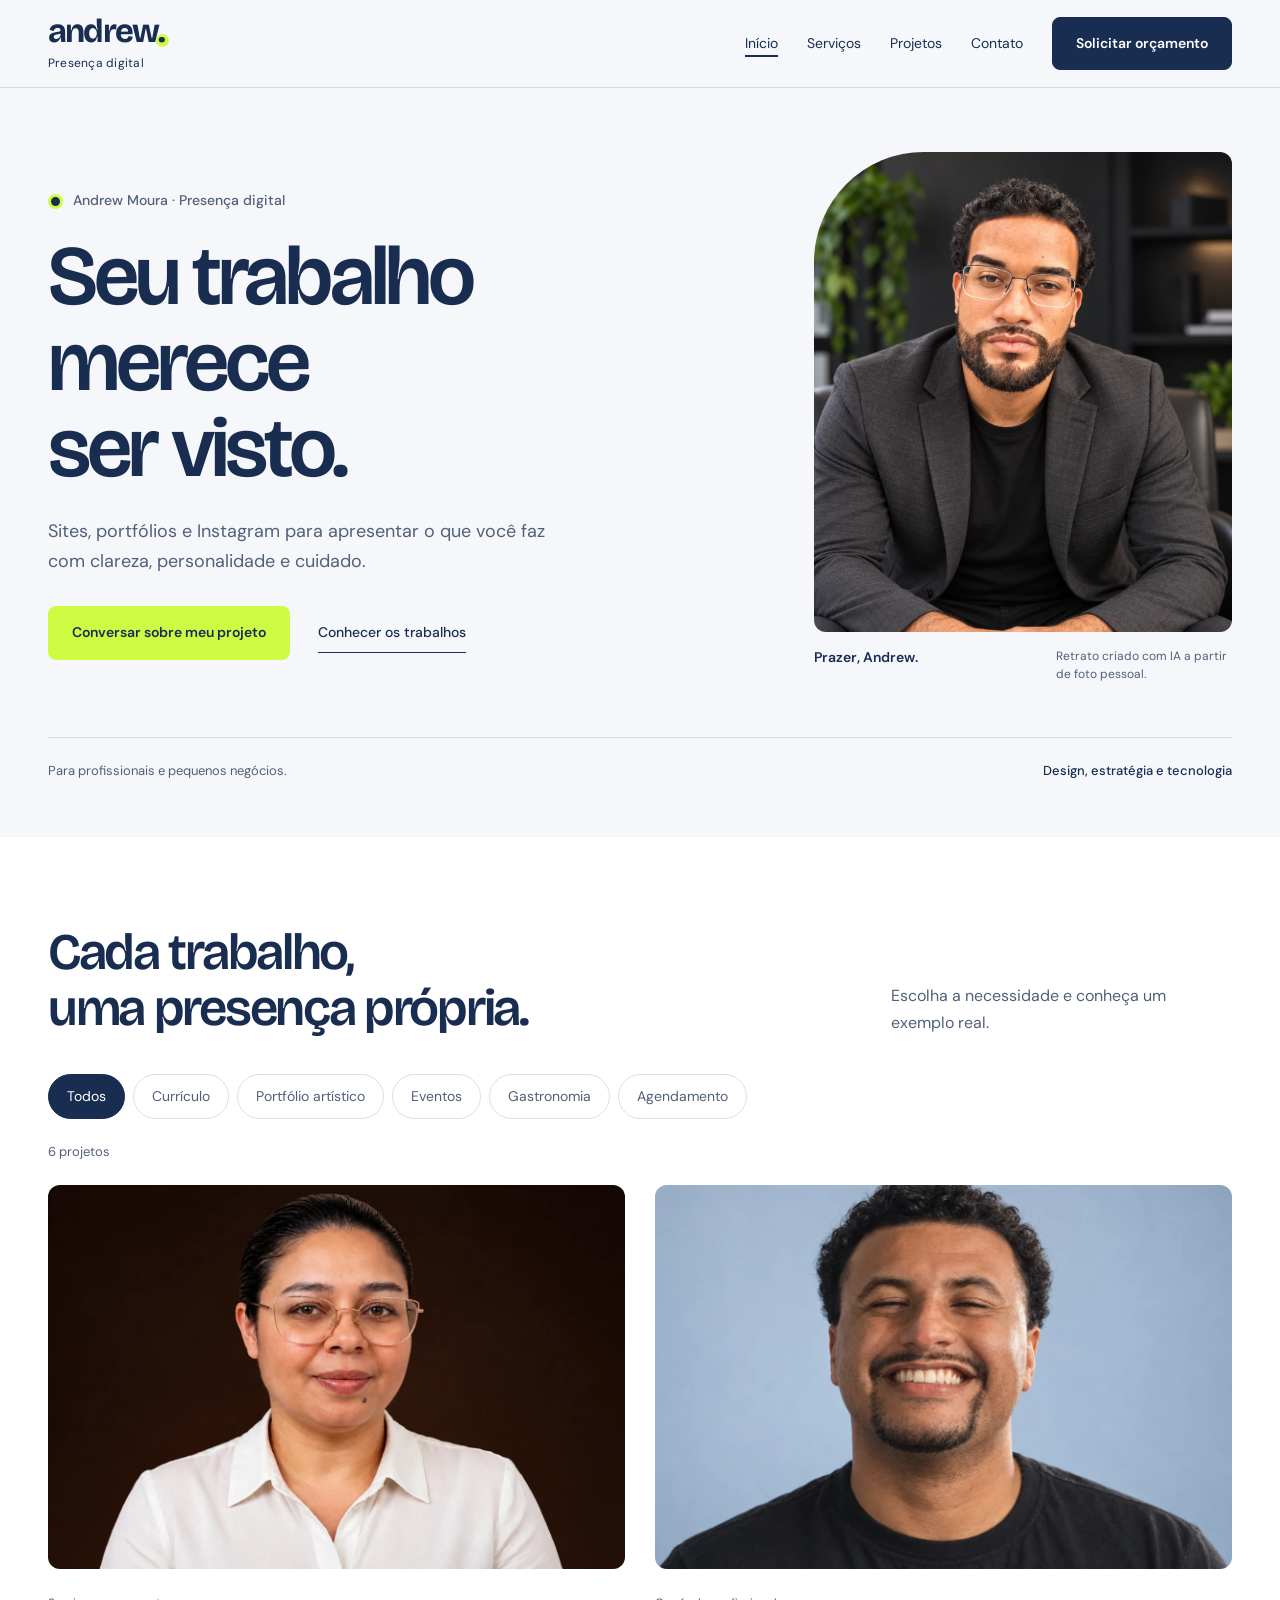
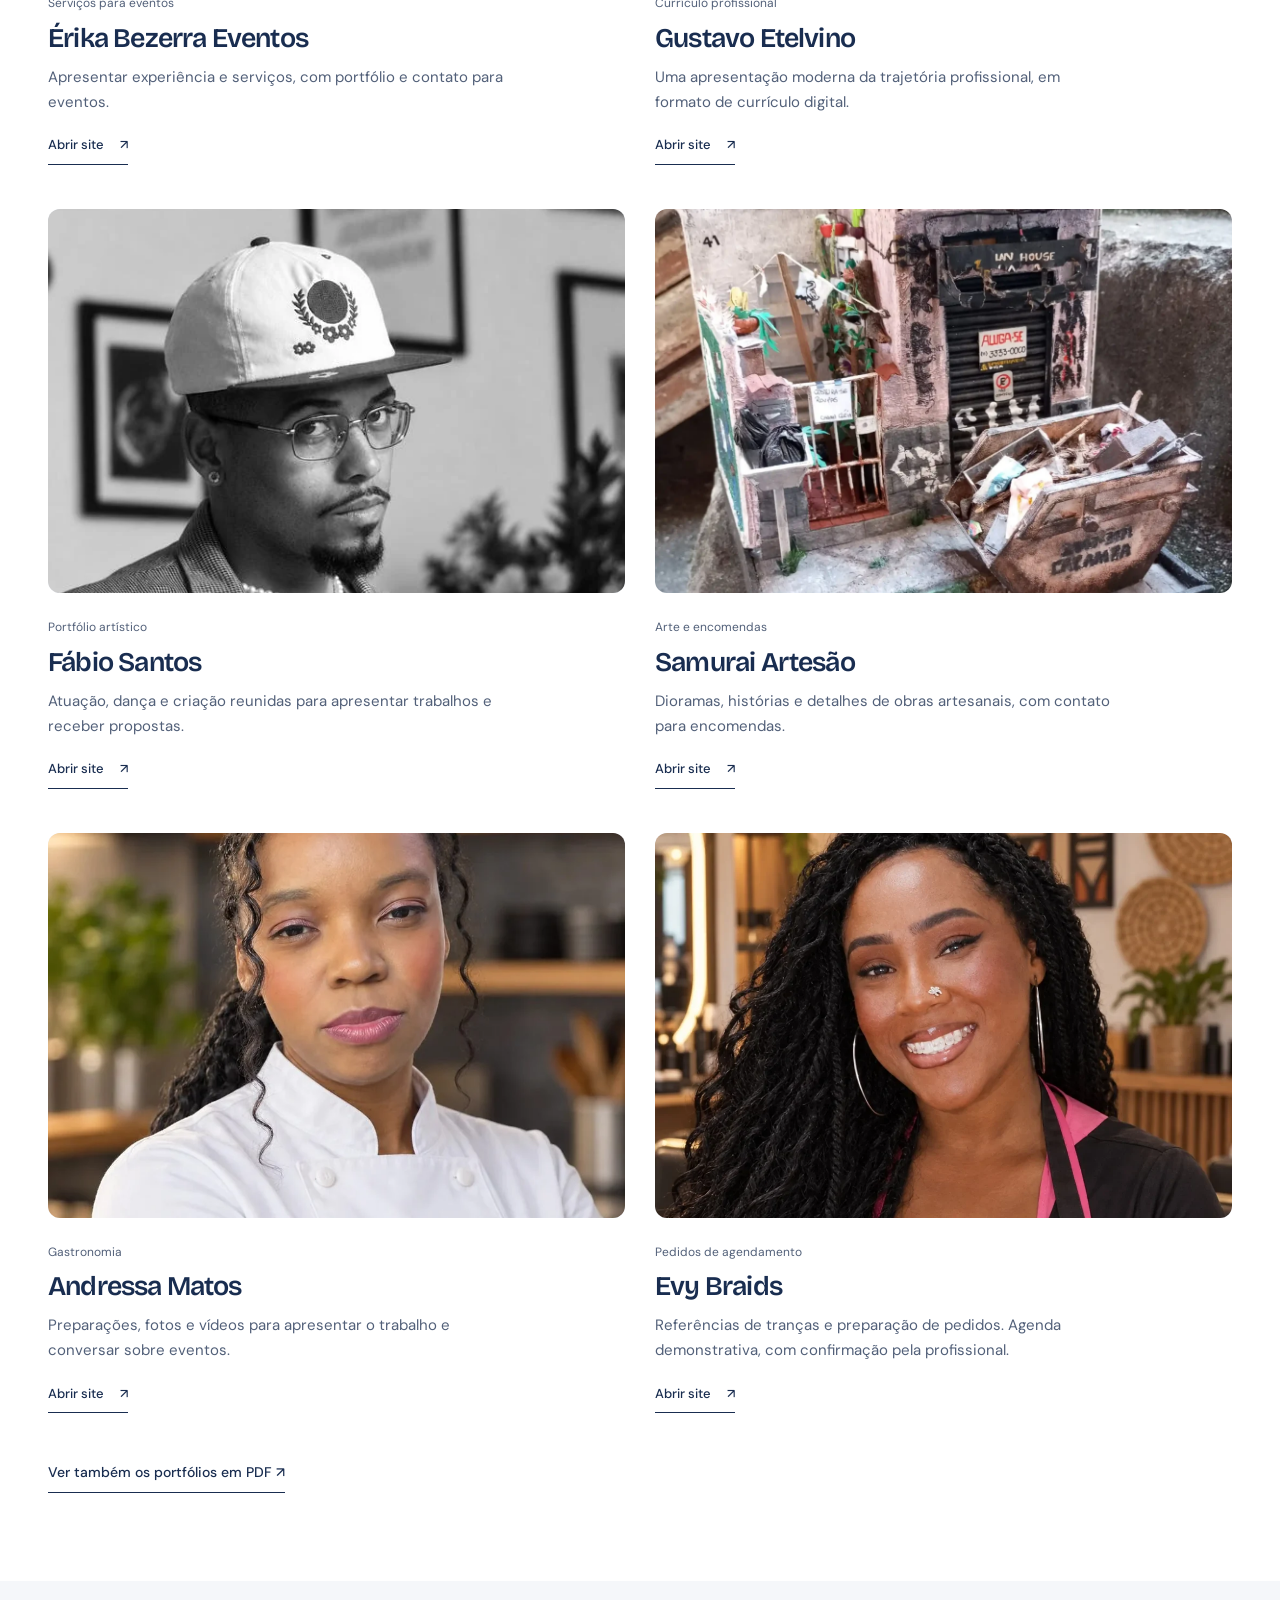
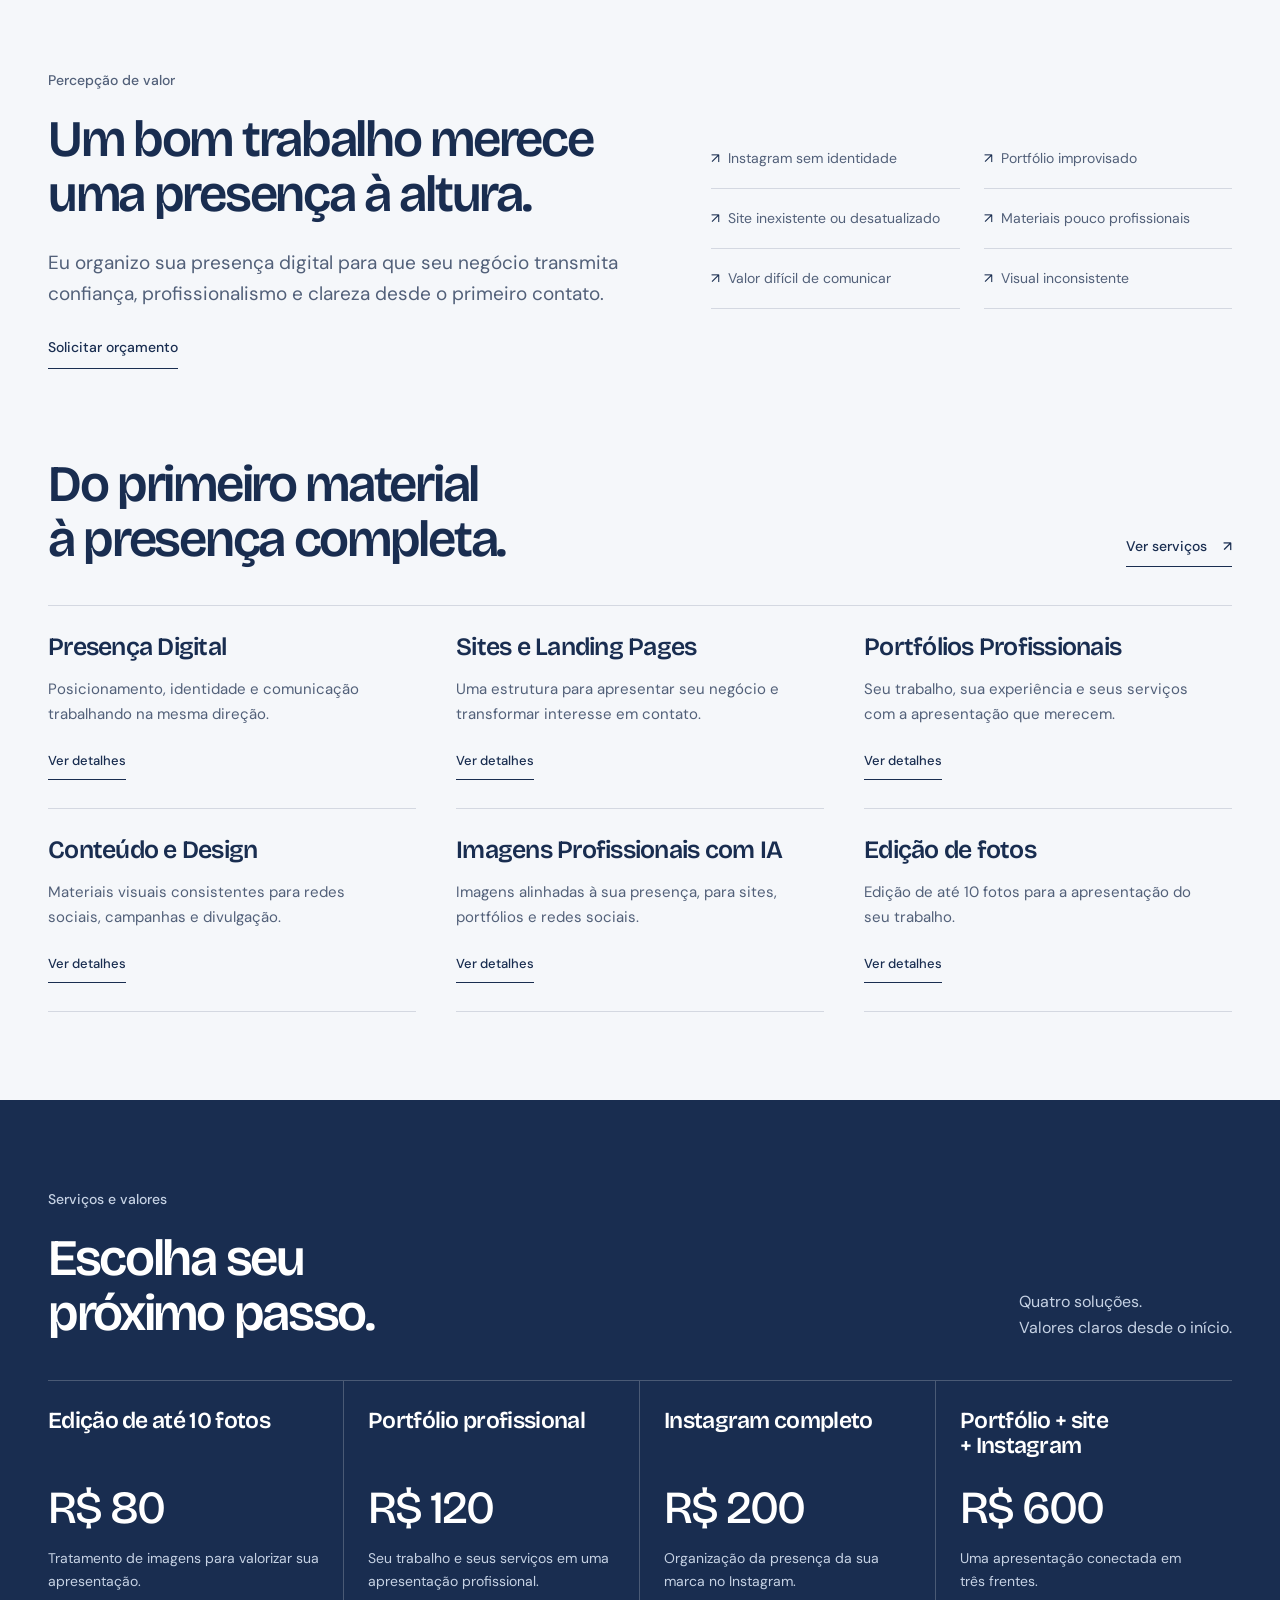
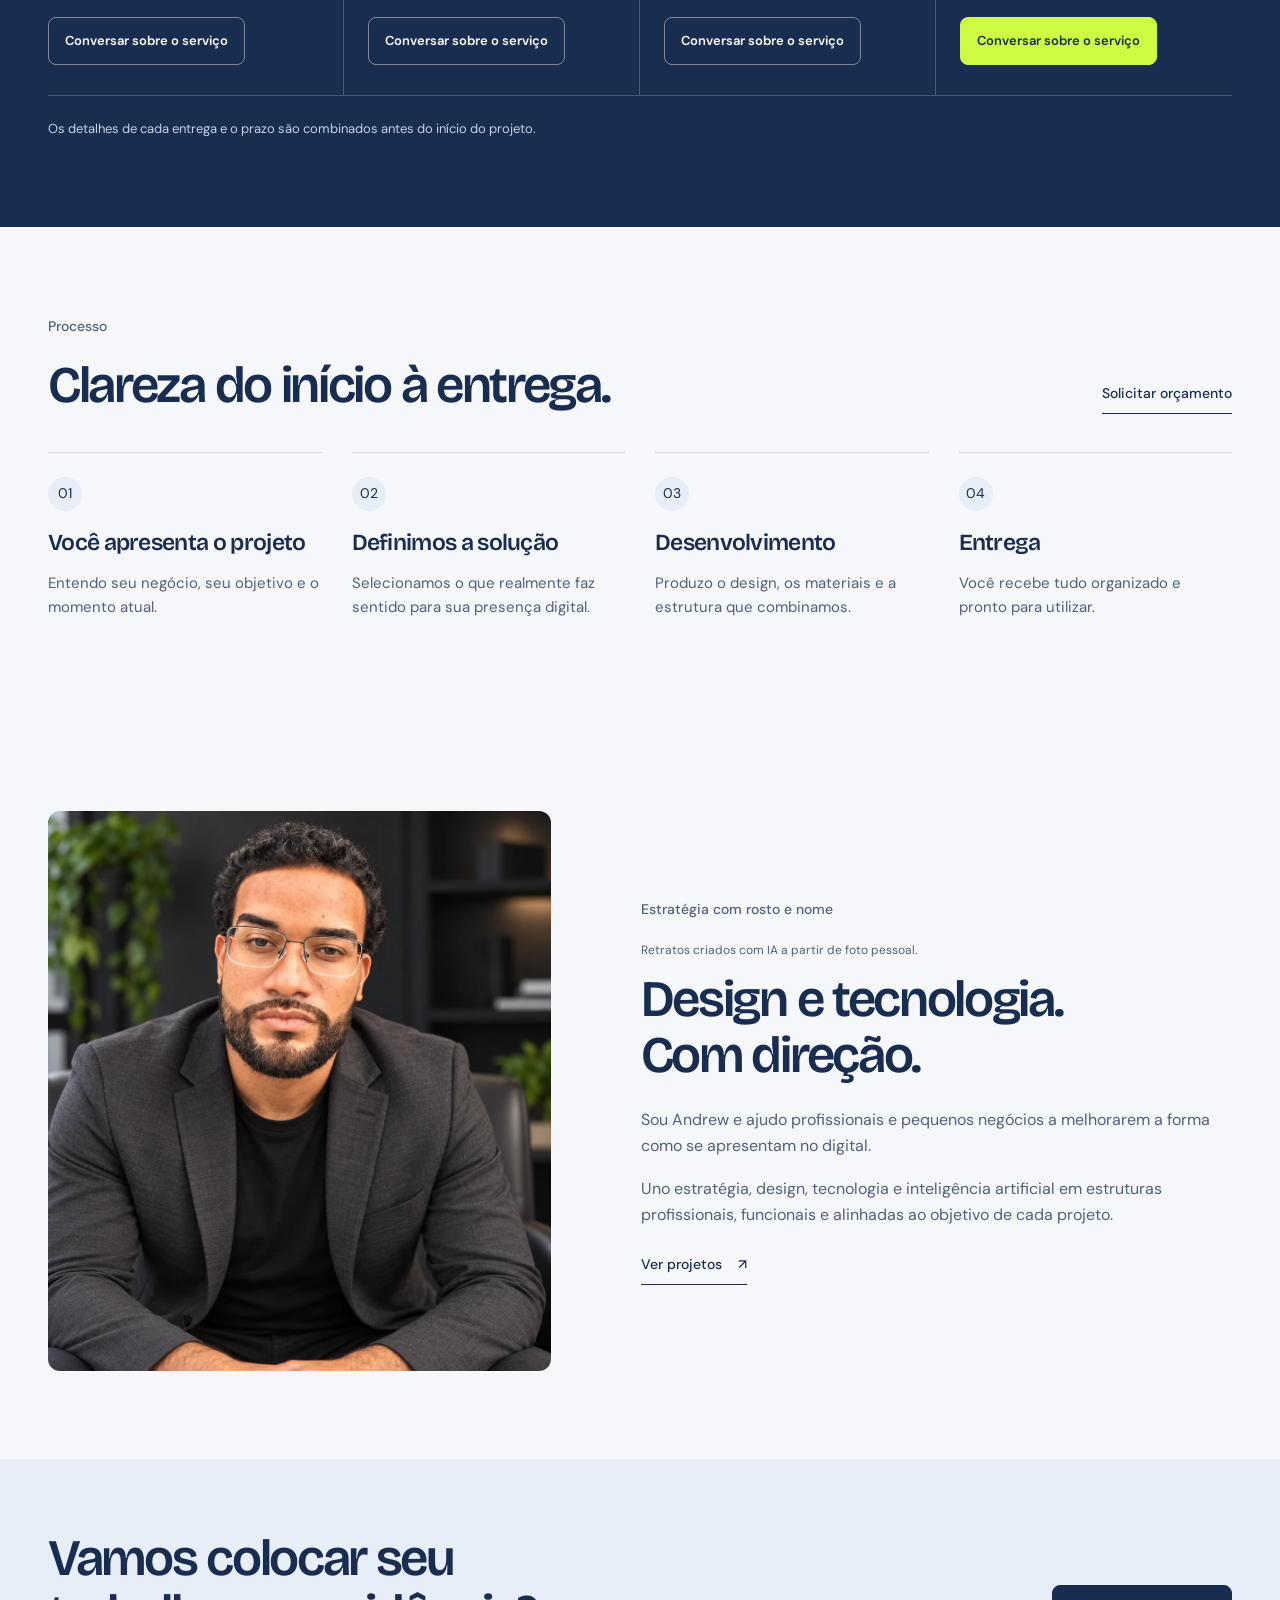
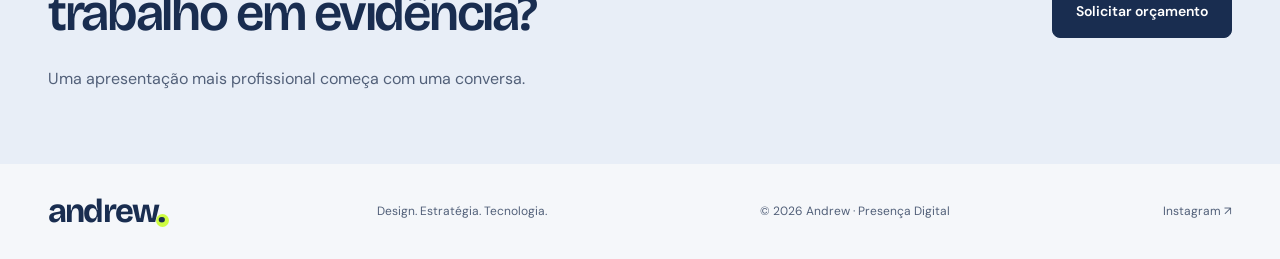
==== commit 6af22bdb: "Renova identidade visual e destaca projetos da Presença Digital" ====
--- a/index.html
+++ b/index.html
@@ -1 +1,20 @@
-<!doctype html><html lang="pt-BR"><head><meta charset="utf-8"><meta name="viewport" content="width=device-width,initial-scale=1"><meta name="description" content="Andrew une design, estratégia e tecnologia em sites, portfólios, identidade visual e presença digital para profissionais e pequenos negócios."><meta name="theme-color" content="#101112"><title>Design, estratégia e tecnologia | Andrew — Presença Digital</title><link rel="icon" href="data:image/svg+xml,%3Csvg xmlns='http://www.w3.org/2000/svg' viewBox='0 0 40 40'%3E%3Crect width='40' height='40' rx='8' fill='%230d0d0f'/%3E%3Cpath d='M9 30 20 8l11 22M14 23h12' fill='none' stroke='%23cefc42' stroke-width='3'/%3E%3C/svg%3E"><link rel="stylesheet" href="style.css"><link rel="stylesheet" href="repaginacao.css?v=20261019-capas"><script src="app.js?v=20261019" defer></script></head><body><a class="sr-only" href="#main">Pular para o conteúdo</a><header><div class="wrap"><a class="brand" href="index.html">andrew<span>.</span><small>Presença digital</small></a><button class="menu-toggle" aria-controls="nav" aria-expanded="false">Menu</button><nav id="nav" aria-label="Principal"><a href="index.html" aria-current="page">Home</a><a href="servicos.html" >Serviços</a><a href="projetos.html" >Projetos</a><a href="projetos.html#contato">Contato</a><a class="button" href="projetos.html#contato">Solicitar orçamento<span aria-hidden="true">↗</span></a></nav></div></header><main id="main"><section class="pd-hero"><img src="assets/executivo-abertura.webp" alt="Andrew de blazer grafite e óculos em fundo escuro" fetchpriority="high" width="1672" height="941"><div class="wrap pd-hero-content"><span class="eyebrow">DESIGN · ESTRATÉGIA · TECNOLOGIA</span><h1>Sites que<br>conectam<br>ideias<span>.</span></h1><p class="lead">Seu trabalho merece uma presença digital à altura. Sites, portfólios e Instagram, com a sua identidade.</p><div class="actions"><a class="button" href="projetos.html#contato">Vamos conversar ↗</a><a class="text-link" href="#selecionados">Ver projetos ↓</a></div><p class="pd-hero-note">Andrew / Presença Digital</p></div></section><section class="content"><div class="wrap problem"><div class="reveal"><span class="eyebrow">Percepção de valor</span><h2>Um bom trabalho merece uma presença <em>à altura.</em></h2><p class="lead">Eu organizo sua presença digital para que seu negócio transmita confiança, profissionalismo e clareza desde o primeiro contato.</p><a class="text-link" href="projetos.html#contato">Solicitar orçamento<span aria-hidden="true">↗</span></a></div><div class="problem-list reveal"><p><span>↗</span>Instagram sem identidade</p><p><span>↗</span>Portfólio improvisado</p><p><span>↗</span>Site inexistente ou desatualizado</p><p><span>↗</span>Materiais pouco profissionais</p><p><span>↗</span>Valor difícil de comunicar</p><p><span>↗</span>Visual inconsistente</p></div></div></section><section class="content" id="solucoes"><div class="wrap"><div class="section-top reveal"><div><span class="eyebrow">01 / Soluções</span><h2>O que sua presença<br>precisa <em>comunicar?</em></h2></div><a class="text-link" href="servicos.html">Ver serviços<span aria-hidden="true">↗</span></a></div><div class="solutions"><article class="solution reveal"><span class="number">01</span><h3>Presença Digital</h3><p>Posicionamento, identidade e comunicação trabalhando na mesma direção.</p><a class="text-link" href="servicos.html#identidade">Ver detalhes <span>↗</span></a></article><article class="solution reveal"><span class="number">02</span><h3>Sites e Landing Pages</h3><p>Uma estrutura para apresentar seu negócio e transformar interesse em contato.</p><a class="text-link" href="servicos.html#sites">Ver detalhes <span>↗</span></a></article><article class="solution reveal"><span class="number">03</span><h3>Portfólios Profissionais</h3><p>Seu trabalho, sua experiência e seus serviços com a apresentação que merecem.</p><a class="text-link" href="servicos.html#apresentacao">Ver detalhes <span>↗</span></a></article><article class="solution reveal"><span class="number">04</span><h3>Conteúdo e Design</h3><p>Materiais visuais consistentes para redes sociais, campanhas e divulgação.</p><a class="text-link" href="servicos.html#identidade">Ver detalhes <span>↗</span></a></article><article class="solution reveal"><span class="number">05</span><h3>Imagens Profissionais com IA</h3><p>Imagens alinhadas à sua presença, para sites, portfólios e redes sociais.</p><a class="text-link" href="servicos.html#identidade">Ver detalhes <span>↗</span></a></article><article class="solution reveal"><span class="number">06</span><h3>Edição de fotos</h3><p>Edição de até 10 fotos para a apresentação do seu trabalho.</p><a class="text-link" href="servicos.html#fotos">Ver detalhes <span>↗</span></a></article></div></div></section><section class="content work-selection" id="selecionados"><div class="wrap"><div class="section-top"><div><span class="eyebrow">PROJETOS POR NECESSIDADE</span><h2>Um objetivo.<br><em>Um site que faz sentido.</em></h2></div><p>Escolha a necessidade e conheça um exemplo real.</p></div><div class="pd-catalog"><div class="pd-filters" role="group" aria-label="Filtrar projetos por necessidade"><button type="button" data-filter="todos" aria-pressed="true">Todos</button><button type="button" data-filter="curriculo" aria-pressed="false">Currículo</button><button type="button" data-filter="portfolio" aria-pressed="false">Portfólio artístico</button><button type="button" data-filter="eventos" aria-pressed="false">Eventos</button><button type="button" data-filter="gastronomia" aria-pressed="false">Gastronomia</button><button type="button" data-filter="agenda" aria-pressed="false">Agendamento</button></div><p class="pd-count" aria-live="polite">6 projetos</p><div class="pd-project-grid"><article class="pd-project" data-photo="erika" data-category="eventos"><a class="pd-project-visual" href="http://erikabezerraeventos.com.br/" target="_blank" rel="noopener noreferrer" aria-label="Abrir site de Érika Bezerra Eventos em nova aba"><img src="assets/projeto-erika.webp" alt="Retrato de Érika Bezerra, usado em seu site de eventos" loading="lazy"></a><div class="pd-project-copy"><span class="pd-project-type">SERVIÇOS PARA EVENTOS</span><h3>Érika Bezerra Eventos</h3><p>Apresentar experiência e serviços, com portfólio e contato para eventos.</p><a class="text-link" href="http://erikabezerraeventos.com.br/" target="_blank" rel="noopener noreferrer">Abrir site <span aria-hidden="true">↗</span></a></div></article><article class="pd-project" data-photo="gustavo" data-category="curriculo"><a class="pd-project-visual" href="https://gustavoetelvino.lovable.app/" target="_blank" rel="noopener noreferrer" aria-label="Abrir site de Gustavo Etelvino em nova aba"><img src="assets/projeto-gustavo.webp" alt="Retrato profissional de Gustavo Etelvino" loading="lazy"></a><div class="pd-project-copy"><span class="pd-project-type">CURRÍCULO PROFISSIONAL</span><h3>Gustavo Etelvino</h3><p>Uma apresentação moderna da trajetória profissional, em formato de currículo digital.</p><a class="text-link" href="https://gustavoetelvino.lovable.app/" target="_blank" rel="noopener noreferrer">Abrir site <span aria-hidden="true">↗</span></a></div></article><article class="pd-project" data-photo="fabio" data-category="portfolio"><a class="pd-project-visual" href="https://presencadigital-lab.github.io/fabiosantos/" target="_blank" rel="noopener noreferrer" aria-label="Abrir site de Fábio Santos em nova aba"><img src="assets/projeto-fabio.webp" alt="Retrato em preto e branco de Fábio Santos" loading="lazy"></a><div class="pd-project-copy"><span class="pd-project-type">PORTFÓLIO ARTÍSTICO</span><h3>Fábio Santos</h3><p>Atuação, dança e criação reunidas para apresentar trabalhos e receber propostas.</p><a class="text-link" href="https://presencadigital-lab.github.io/fabiosantos/" target="_blank" rel="noopener noreferrer">Abrir site <span aria-hidden="true">↗</span></a></div></article><article class="pd-project" data-photo="samurai" data-category="portfolio"><a class="pd-project-visual" href="https://galpaodaevy.github.io/samurai-artesao/" target="_blank" rel="noopener noreferrer" aria-label="Abrir site de Samurai Artesão em nova aba"><img src="assets/projeto-samurai.webp" alt="Diorama Casa da Dona Cleide, obra do Samurai Artesão" loading="lazy"></a><div class="pd-project-copy"><span class="pd-project-type">ARTE E ENCOMENDAS</span><h3>Samurai Artesão</h3><p>Dioramas, histórias e detalhes de obras artesanais, com contato para encomendas.</p><a class="text-link" href="https://galpaodaevy.github.io/samurai-artesao/" target="_blank" rel="noopener noreferrer">Abrir site <span aria-hidden="true">↗</span></a></div></article><article class="pd-project" data-photo="andressa" data-category="gastronomia"><a class="pd-project-visual" href="https://galpaodaevy.github.io/andressamatos/" target="_blank" rel="noopener noreferrer" aria-label="Abrir site de Andressa Matos em nova aba"><img src="assets/projeto-andressa.webp" alt="Andressa Matos, chef garde-manger" loading="lazy"></a><div class="pd-project-copy"><span class="pd-project-type">GASTRONOMIA</span><h3>Andressa Matos</h3><p>Preparações, fotos e vídeos para apresentar o trabalho e conversar sobre eventos.</p><a class="text-link" href="https://galpaodaevy.github.io/andressamatos/" target="_blank" rel="noopener noreferrer">Abrir site <span aria-hidden="true">↗</span></a></div></article><article class="pd-project" data-photo="evy" data-category="agenda"><a class="pd-project-visual" href="https://galpaodaevy.github.io/evybraids/" target="_blank" rel="noopener noreferrer" aria-label="Abrir site de Evy Braids em nova aba"><img src="assets/projeto-evy.webp" alt="Evellyn Guimarães, a Evy, com suas tranças" loading="lazy"></a><div class="pd-project-copy"><span class="pd-project-type">PEDIDOS DE AGENDAMENTO</span><h3>Evy Braids</h3><p>Referências de tranças e preparação de pedidos. Agenda demonstrativa, com confirmação pela profissional.</p><a class="text-link" href="https://galpaodaevy.github.io/evybraids/" target="_blank" rel="noopener noreferrer">Abrir site <span aria-hidden="true">↗</span></a></div></article></div></div><a class="text-link pd-more" href="projetos.html">Ver também os portfólios em PDF ↗</a></div></section><section class="content band" id="investimento"><div class="wrap"><div class="section-top"><div><span class="eyebrow">SERVIÇOS E INVESTIMENTO</span><h2>Escolha seu<br>próximo passo.</h2></div><p>Quatro soluções.<br>Valores claros desde o início.</p></div><div class="packages"><article class="package"><span class="number">01 / SERVIÇO</span><h3>Edição de até 10 fotos</h3><div class="price">R$ 80</div><p>Tratamento de imagens para valorizar sua apresentação.</p><a class="button" href="projetos.html?servico=3#contato">Quero este serviço ↗</a></article><article class="package"><span class="number">02 / SERVIÇO</span><h3>Portfólio profissional</h3><div class="price">R$ 120</div><p>Seu trabalho e seus serviços em uma apresentação profissional.</p><a class="button" href="projetos.html?servico=1#contato">Quero este serviço ↗</a></article><article class="package"><span class="number">03 / SERVIÇO</span><h3>Instagram completo</h3><div class="price">R$ 200</div><p>Organização da presença da sua marca no Instagram.</p><a class="button" href="projetos.html?servico=0#contato">Quero este serviço ↗</a></article><article class="package"><span class="number">04 / SERVIÇO</span><h3>Portfólio + site + Instagram</h3><div class="price">R$ 600</div><p>Uma apresentação conectada em três frentes.</p><a class="button" href="projetos.html?servico=2#contato">Quero este serviço ↗</a></article></div><p>Os detalhes de cada entrega e o prazo são combinados antes do início do projeto.</p></div></section><section class="content"><div class="wrap"><div class="section-top reveal"><div><span class="eyebrow">03 / Processo</span><h2>Clareza do início à entrega.</h2></div><a class="text-link" href="projetos.html#contato">Solicitar orçamento<span aria-hidden="true">↗</span></a></div><div class="steps"><article class="reveal"><span class="number">01</span><h3>Você apresenta o projeto</h3><p>Entendo seu negócio, seu objetivo e o momento atual.</p></article><article class="reveal"><span class="number">02</span><h3>Definimos a solução</h3><p>Selecionamos o que realmente faz sentido para sua presença digital.</p></article><article class="reveal"><span class="number">03</span><h3>Desenvolvimento</h3><p>Produzo o design, os materiais e a estrutura que combinamos.</p></article><article class="reveal"><span class="number">04</span><h3>Entrega</h3><p>Você recebe tudo organizado e pronto para utilizar.</p></article></div></div></section><section class="content"><div class="wrap about-mini"><img class="reveal" src="assets/executivo-sobre.webp" alt="Retrato de Andrew sentado em um ambiente de trabalho" loading="lazy" width="1122" height="1402"><div class="reveal"><span class="eyebrow">Estratégia com rosto e nome</span><p class="pd-photo-note">Retratos criados com IA a partir de foto pessoal.</p><h2>Design e tecnologia.<br><em>Com direção.</em></h2><p>Sou Andrew e ajudo profissionais e pequenos negócios a melhorarem a forma como se apresentam no digital.</p><p>Uno estratégia, design, tecnologia e inteligência artificial em estruturas profissionais, funcionais e alinhadas ao objetivo de cada projeto.</p><a class="text-link" href="projetos.html">Ver projetos<span aria-hidden="true">↗</span></a></div></div></section><section class="contact-banner"><div class="wrap reveal"><div><span class="eyebrow">O próximo passo é seu</span><h2>Seu trabalho já tem valor.<br><em>Vamos mostrar isso?</em></h2><p>Uma apresentação mais profissional começa com uma conversa.</p></div><a class="button" href="projetos.html#contato">Solicitar orçamento<span aria-hidden="true">↗</span></a></div></section></main><footer><div class="wrap"><a class="brand" href="index.html">andrew<span>.</span></a><span>Design. Estratégia. Tecnologia.</span><span>© 2026 Andrew · Presença Digital</span><a href="https://www.instagram.com/andrewgestortrafego/" target="_blank" rel="noopener">Instagram ↗</a></div></footer></body></html>
+<!doctype html><html lang="pt-BR"><head><meta charset="utf-8"><meta name="viewport" content="width=device-width,initial-scale=1"><meta name="description" content="Andrew une design, estratégia e tecnologia em sites, portfólios, identidade visual e presença digital para profissionais e pequenos negócios."><meta name="theme-color" content="#f5f7fa"><title>Design, estratégia e tecnologia | Andrew — Presença Digital</title><link rel="icon" href="data:image/svg+xml,%3Csvg xmlns='http://www.w3.org/2000/svg' viewBox='0 0 40 40'%3E%3Crect width='40' height='40' rx='8' fill='%230d0d0f'/%3E%3Cpath d='M9 30 20 8l11 22M14 23h12' fill='none' stroke='%23cefc42' stroke-width='3'/%3E%3C/svg%3E"><link rel="stylesheet" href="studio.css?v=20261023"><script src="app.js?v=20261023" defer></script></head><body><a class="sr-only" href="#main">Pular para o conteúdo</a>
+<header><div class="wrap"><a class="brand" href="index.html">andrew<span>.</span><small>Presença digital</small></a><button type="button" class="menu-toggle" aria-controls="nav" aria-expanded="false">Menu</button><nav id="nav" aria-label="Principal"><a href="index.html" aria-current="page">Início</a><a href="servicos.html" >Serviços</a><a href="projetos.html" >Projetos</a><a href="projetos.html#contato">Contato</a><a class="button" href="projetos.html#contato">Solicitar orçamento</a></nav></div></header>
+<main id="main">
+<section class="studio-hero"><div class="wrap">
+          <div class="studio-hero-grid"><div>
+            <p class="eyebrow">Andrew Moura · Presença digital</p>
+            <h1>Seu trabalho merece ser visto.</h1>
+            <p class="lead">Sites, portfólios e Instagram para apresentar o que você faz com clareza, personalidade e cuidado.</p>
+            <div class="actions"><a class="button primary" href="projetos.html#contato">Conversar sobre meu projeto</a><a class="text-link" href="#selecionados">Conhecer os trabalhos</a></div>
+          </div><figure class="hero-portrait"><img src="assets/executivo-sobre.webp" alt="Retrato de apresentação de Andrew Moura" width="1122" height="1402" fetchpriority="high"><figcaption><strong>Prazer, Andrew.</strong><span>Retrato criado com IA a partir de foto pessoal.</span></figcaption></figure></div>
+          <div class="hero-bottom"><p>Para profissionais e pequenos negócios.</p><a href="servicos.html">Design, estratégia e tecnologia</a></div>
+        </div></section>
+<section class="content work-selection" id="selecionados"><div class="wrap"><div class="section-top"><div><h2>Cada trabalho,<br>uma presença própria.</h2></div><p>Escolha a necessidade e conheça um exemplo real.</p></div><div class="pd-catalog"><div class="pd-filters" role="group" aria-label="Filtrar projetos por necessidade"><button type="button" data-filter="todos" aria-pressed="true">Todos</button><button type="button" data-filter="curriculo" aria-pressed="false">Currículo</button><button type="button" data-filter="portfolio" aria-pressed="false">Portfólio artístico</button><button type="button" data-filter="eventos" aria-pressed="false">Eventos</button><button type="button" data-filter="gastronomia" aria-pressed="false">Gastronomia</button><button type="button" data-filter="agenda" aria-pressed="false">Agendamento</button></div><p class="pd-count" aria-live="polite">6 projetos</p><div class="pd-project-grid"><article class="pd-project" data-photo="erika" data-category="eventos"><a class="pd-project-visual" href="http://erikabezerraeventos.com.br/" target="_blank" rel="noopener noreferrer" aria-label="Abrir site de Érika Bezerra Eventos em nova aba"><img src="assets/projeto-erika.webp" alt="Retrato de Érika Bezerra, usado em seu site de eventos" loading="lazy"></a><div class="pd-project-copy"><span class="pd-project-type">Serviços para eventos</span><h3>Érika Bezerra Eventos</h3><p>Apresentar experiência e serviços, com portfólio e contato para eventos.</p><a class="text-link" href="http://erikabezerraeventos.com.br/" target="_blank" rel="noopener noreferrer">Abrir site <span aria-hidden="true">↗</span></a></div></article><article class="pd-project" data-photo="gustavo" data-category="curriculo"><a class="pd-project-visual" href="https://gustavoetelvino.lovable.app/" target="_blank" rel="noopener noreferrer" aria-label="Abrir site de Gustavo Etelvino em nova aba"><img src="assets/projeto-gustavo.webp" alt="Retrato profissional de Gustavo Etelvino" loading="lazy"></a><div class="pd-project-copy"><span class="pd-project-type">Currículo profissional</span><h3>Gustavo Etelvino</h3><p>Uma apresentação moderna da trajetória profissional, em formato de currículo digital.</p><a class="text-link" href="https://gustavoetelvino.lovable.app/" target="_blank" rel="noopener noreferrer">Abrir site <span aria-hidden="true">↗</span></a></div></article><article class="pd-project" data-photo="fabio" data-category="portfolio"><a class="pd-project-visual" href="https://presencadigital-lab.github.io/fabiosantos/" target="_blank" rel="noopener noreferrer" aria-label="Abrir site de Fábio Santos em nova aba"><img src="assets/projeto-fabio.webp" alt="Retrato em preto e branco de Fábio Santos" loading="lazy"></a><div class="pd-project-copy"><span class="pd-project-type">Portfólio artístico</span><h3>Fábio Santos</h3><p>Atuação, dança e criação reunidas para apresentar trabalhos e receber propostas.</p><a class="text-link" href="https://presencadigital-lab.github.io/fabiosantos/" target="_blank" rel="noopener noreferrer">Abrir site <span aria-hidden="true">↗</span></a></div></article><article class="pd-project" data-photo="samurai" data-category="portfolio"><a class="pd-project-visual" href="https://galpaodaevy.github.io/samurai-artesao/" target="_blank" rel="noopener noreferrer" aria-label="Abrir site de Samurai Artesão em nova aba"><img src="assets/projeto-samurai.webp" alt="Diorama Casa da Dona Cleide, obra do Samurai Artesão" loading="lazy"></a><div class="pd-project-copy"><span class="pd-project-type">Arte e encomendas</span><h3>Samurai Artesão</h3><p>Dioramas, histórias e detalhes de obras artesanais, com contato para encomendas.</p><a class="text-link" href="https://galpaodaevy.github.io/samurai-artesao/" target="_blank" rel="noopener noreferrer">Abrir site <span aria-hidden="true">↗</span></a></div></article><article class="pd-project" data-photo="andressa" data-category="gastronomia"><a class="pd-project-visual" href="https://galpaodaevy.github.io/andressamatos/" target="_blank" rel="noopener noreferrer" aria-label="Abrir site de Andressa Matos em nova aba"><img src="assets/projeto-andressa.webp" alt="Andressa Matos, chef garde-manger" loading="lazy"></a><div class="pd-project-copy"><span class="pd-project-type">Gastronomia</span><h3>Andressa Matos</h3><p>Preparações, fotos e vídeos para apresentar o trabalho e conversar sobre eventos.</p><a class="text-link" href="https://galpaodaevy.github.io/andressamatos/" target="_blank" rel="noopener noreferrer">Abrir site <span aria-hidden="true">↗</span></a></div></article><article class="pd-project" data-photo="evy" data-category="agenda"><a class="pd-project-visual" href="https://galpaodaevy.github.io/evybraids/" target="_blank" rel="noopener noreferrer" aria-label="Abrir site de Evy Braids em nova aba"><img src="assets/projeto-evy.webp" alt="Evellyn Guimarães, a Evy, com suas tranças" loading="lazy"></a><div class="pd-project-copy"><span class="pd-project-type">Pedidos de agendamento</span><h3>Evy Braids</h3><p>Referências de tranças e preparação de pedidos. Agenda demonstrativa, com confirmação pela profissional.</p><a class="text-link" href="https://galpaodaevy.github.io/evybraids/" target="_blank" rel="noopener noreferrer">Abrir site <span aria-hidden="true">↗</span></a></div></article></div></div><a class="text-link pd-more" href="projetos.html">Ver também os portfólios em PDF ↗</a></div></section>
+<section class="content"><div class="wrap problem"><div class="reveal"><span class="eyebrow">Percepção de valor</span><h2>Um bom trabalho merece uma presença <em>à altura.</em></h2><p class="lead">Eu organizo sua presença digital para que seu negócio transmita confiança, profissionalismo e clareza desde o primeiro contato.</p><a class="text-link" href="projetos.html#contato">Solicitar orçamento</a></div><div class="problem-list reveal"><p><span>↗</span>Instagram sem identidade</p><p><span>↗</span>Portfólio improvisado</p><p><span>↗</span>Site inexistente ou desatualizado</p><p><span>↗</span>Materiais pouco profissionais</p><p><span>↗</span>Valor difícil de comunicar</p><p><span>↗</span>Visual inconsistente</p></div></div></section>
+<section class="content" id="solucoes"><div class="wrap"><div class="section-top reveal"><div><h2>Do primeiro material<br>à presença completa.</h2></div><a class="text-link" href="servicos.html">Ver serviços<span aria-hidden="true">↗</span></a></div><div class="solutions"><article class="solution reveal"><span class="number">01</span><h3>Presença Digital</h3><p>Posicionamento, identidade e comunicação trabalhando na mesma direção.</p><a class="text-link" href="servicos.html#identidade">Ver detalhes</a></article><article class="solution reveal"><span class="number">02</span><h3>Sites e Landing Pages</h3><p>Uma estrutura para apresentar seu negócio e transformar interesse em contato.</p><a class="text-link" href="servicos.html#sites">Ver detalhes</a></article><article class="solution reveal"><span class="number">03</span><h3>Portfólios Profissionais</h3><p>Seu trabalho, sua experiência e seus serviços com a apresentação que merecem.</p><a class="text-link" href="servicos.html#apresentacao">Ver detalhes</a></article><article class="solution reveal"><span class="number">04</span><h3>Conteúdo e Design</h3><p>Materiais visuais consistentes para redes sociais, campanhas e divulgação.</p><a class="text-link" href="servicos.html#identidade">Ver detalhes</a></article><article class="solution reveal"><span class="number">05</span><h3>Imagens Profissionais com IA</h3><p>Imagens alinhadas à sua presença, para sites, portfólios e redes sociais.</p><a class="text-link" href="servicos.html#identidade">Ver detalhes</a></article><article class="solution reveal"><span class="number">06</span><h3>Edição de fotos</h3><p>Edição de até 10 fotos para a apresentação do seu trabalho.</p><a class="text-link" href="servicos.html#fotos">Ver detalhes</a></article></div></div></section>
+<section class="content band" id="investimento"><div class="wrap"><div class="section-top"><div><span class="eyebrow">Serviços e valores</span><h2>Escolha seu<br>próximo passo.</h2></div><p>Quatro soluções.<br>Valores claros desde o início.</p></div><div class="packages"><article class="package"><span class="number">01 / SERVIÇO</span><h3>Edição de até 10 fotos</h3><div class="price">R$ 80</div><p>Tratamento de imagens para valorizar sua apresentação.</p><a class="button" href="projetos.html?servico=3#contato">Conversar sobre o serviço</a></article><article class="package"><span class="number">02 / SERVIÇO</span><h3>Portfólio profissional</h3><div class="price">R$ 120</div><p>Seu trabalho e seus serviços em uma apresentação profissional.</p><a class="button" href="projetos.html?servico=1#contato">Conversar sobre o serviço</a></article><article class="package"><span class="number">03 / SERVIÇO</span><h3>Instagram completo</h3><div class="price">R$ 200</div><p>Organização da presença da sua marca no Instagram.</p><a class="button" href="projetos.html?servico=0#contato">Conversar sobre o serviço</a></article><article class="package"><span class="number">04 / SERVIÇO</span><h3>Portfólio + site + Instagram</h3><div class="price">R$ 600</div><p>Uma apresentação conectada em três frentes.</p><a class="button" href="projetos.html?servico=2#contato">Conversar sobre o serviço</a></article></div><p>Os detalhes de cada entrega e o prazo são combinados antes do início do projeto.</p></div></section>
+<section class="content"><div class="wrap"><div class="section-top reveal"><div><span class="eyebrow">Processo</span><h2>Clareza do início à entrega.</h2></div><a class="text-link" href="projetos.html#contato">Solicitar orçamento</a></div><div class="steps"><article class="reveal"><span class="number">01</span><h3>Você apresenta o projeto</h3><p>Entendo seu negócio, seu objetivo e o momento atual.</p></article><article class="reveal"><span class="number">02</span><h3>Definimos a solução</h3><p>Selecionamos o que realmente faz sentido para sua presença digital.</p></article><article class="reveal"><span class="number">03</span><h3>Desenvolvimento</h3><p>Produzo o design, os materiais e a estrutura que combinamos.</p></article><article class="reveal"><span class="number">04</span><h3>Entrega</h3><p>Você recebe tudo organizado e pronto para utilizar.</p></article></div></div></section>
+<section class="content"><div class="wrap about-mini"><img class="reveal" src="assets/executivo-sobre.webp" alt="Retrato de Andrew sentado em um ambiente de trabalho" loading="lazy" width="1122" height="1402"><div class="reveal"><span class="eyebrow">Estratégia com rosto e nome</span><p class="pd-photo-note">Retratos criados com IA a partir de foto pessoal.</p><h2>Design e tecnologia.<br><em>Com direção.</em></h2><p>Sou Andrew e ajudo profissionais e pequenos negócios a melhorarem a forma como se apresentam no digital.</p><p>Uno estratégia, design, tecnologia e inteligência artificial em estruturas profissionais, funcionais e alinhadas ao objetivo de cada projeto.</p><a class="text-link" href="projetos.html">Ver projetos<span aria-hidden="true">↗</span></a></div></div></section>
+<section class="contact-banner"><div class="wrap reveal"><div><h2>Vamos colocar seu<br>trabalho em evidência?</h2><p>Uma apresentação mais profissional começa com uma conversa.</p></div><a class="button" href="projetos.html#contato">Solicitar orçamento</a></div></section></main>
+<footer><div class="wrap"><a class="brand" href="index.html">andrew<span>.</span></a><span>Design. Estratégia. Tecnologia.</span><span>© 2026 Andrew · Presença Digital</span><a href="https://www.instagram.com/andrewgestortrafego/" target="_blank" rel="noopener">Instagram ↗</a></div></footer></body></html>
--- a/studio.css
+++ b/studio.css
@@ -0,0 +1,16 @@
+@import url('https://fonts.googleapis.com/css2?family=Bricolage+Grotesque:opsz,wght@12..96,500;12..96,600;12..96,700&family=DM+Sans:wght@400;500;600;700&display=swap');
+:root{--bg:#f5f7fa;--panel:#e8eef7;--ink:#192d50;--muted:#526079;--gold:#192d50;--accent:#cefc42;--line:#192d5026;--display:'Bricolage Grotesque',Arial,sans-serif;color-scheme:light}
+*{box-sizing:border-box}html{scroll-behavior:smooth;scroll-padding-top:112px}body{margin:0;background:var(--bg);color:var(--ink);font:16px/1.65 'DM Sans',sans-serif}a{color:inherit;text-decoration:none}button,input,select,textarea{font:inherit}button,summary{cursor:pointer}img{max-width:100%;display:block}a,button,summary{-webkit-tap-highlight-color:transparent}a:focus-visible,button:focus-visible,summary:focus-visible,input:focus-visible,select:focus-visible,textarea:focus-visible{outline:3px solid #4167b2;outline-offset:5px}::selection{background:var(--accent);color:var(--ink)}[hidden]{display:none!important}.wrap{width:min(1240px,calc(100% - 96px));margin-inline:auto}p,li{color:var(--muted)}p{max-width:65ch}h1,h2,h3{font-family:var(--display);font-weight:600;line-height:1.08;letter-spacing:-.045em;text-wrap:balance}h2{font-size:clamp(34px,4vw,56px);margin:0 0 24px}h3{font-size:27px;letter-spacing:-.03em}h2 em,h1 em{font:inherit;color:inherit}a,button{touch-action:manipulation}.lead{font-size:19px;line-height:1.65;max-width:48ch}.eyebrow{display:block;font-size:14px;font-weight:500;color:var(--muted);margin-bottom:20px}.number{font-size:14px;color:var(--muted)}
+header{height:88px;background:var(--bg);border-bottom:1px solid var(--line);position:sticky;top:0;z-index:20}header .wrap{height:100%;display:flex;align-items:center;justify-content:space-between;gap:32px}.brand{font:700 33px/.95 var(--display);letter-spacing:-1.8px;display:inline-block}.brand>span{color:var(--ink);display:inline-block;position:relative;z-index:0}.brand>span:before{content:'';position:absolute;background:var(--accent);width:13px;height:13px;bottom:0;left:-2px;border-radius:50%;z-index:-1}.brand small{font:400 12px/1.3 'DM Sans',sans-serif;letter-spacing:.02em;display:block;margin-top:9px}nav{display:flex;align-items:center;gap:29px;font-size:14px}nav>a:not(.button){padding:12px 0}nav>a[aria-current]{text-decoration:underline;text-decoration-thickness:2px;text-underline-offset:7px}nav>a:hover{color:#365c9f}.menu-toggle{display:none;border:1px solid var(--line);padding:9px 15px;border-radius:8px;background:transparent;color:var(--ink)}.button{display:inline-flex;align-items:center;justify-content:center;gap:24px;min-height:50px;padding:14px 23px;border-radius:8px;background:var(--ink);border:1px solid var(--ink);color:white;font-size:14px;font-weight:600;transition:background .18s}.button:hover{background:#304e7d}.button.primary{background:var(--accent);border-color:var(--accent);color:var(--ink)}.button.primary:hover{background:#bde938}.text-link{display:inline-flex;align-items:center;gap:16px;border-bottom:1px solid currentColor;padding:8px 0;font-size:14px;font-weight:500}.text-link:hover{color:#365c9f}.actions{display:flex;gap:28px;align-items:center;flex-wrap:wrap;margin-top:30px}.sr-only{position:absolute;width:1px;height:1px;overflow:hidden;clip:rect(0,0,0,0)}.sr-only:focus{position:fixed;top:10px;left:10px;clip:auto;width:auto;height:auto;padding:12px 20px;background:white;z-index:100}
+/* Texto e fotografia têm áreas próprias para preservar a leitura. */
+.studio-hero{padding:64px 0 56px}.studio-hero-grid{display:grid;grid-template-columns:1.22fr .78fr;gap:60px;align-items:center}.studio-hero .eyebrow{display:flex;align-items:center;gap:10px}.studio-hero .eyebrow:before{content:'';width:9px;height:9px;background:var(--ink);border:3px solid var(--accent);border-radius:50%;box-sizing:content-box}.studio-hero h1{margin:0 0 26px;font-size:clamp(55px,6.6vw,94px);line-height:1.02;max-width:10ch}.studio-hero .lead{max-width:43ch;font-size:18px}.hero-portrait{margin:0;position:relative;padding:0 0 0 20px}.hero-portrait img{width:100%;height:480px;object-fit:cover;object-position:center 25%;border-radius:110px 12px 12px 12px}.hero-portrait figcaption{display:flex;justify-content:space-between;gap:20px;padding-top:15px;font-size:12px;line-height:1.5}.hero-portrait figcaption strong{font-weight:600;font-size:14px}.hero-portrait figcaption span{color:var(--muted);max-width:22ch}.hero-bottom{display:flex;justify-content:space-between;gap:24px;margin-top:54px;padding-top:22px;border-top:1px solid var(--line);font-size:13px;color:var(--muted)}.hero-bottom p{margin:0}.hero-bottom a{font-weight:500;color:var(--ink)}
+section.content{padding:88px 0}.section-top{display:flex;justify-content:space-between;align-items:flex-end;gap:40px;margin-bottom:38px}.section-top h2{margin-bottom:0;max-width:780px}.section-top>p{max-width:31ch;margin:0}.section-top>.text-link{flex-shrink:0}.work-selection{background:#fff}.pd-filters{display:flex;flex-wrap:wrap;gap:8px}.pd-filters button{background:transparent;border:1px solid var(--line);color:var(--muted);border-radius:24px;padding:10px 18px;min-height:44px;font-size:14px}.pd-filters button[aria-pressed=true]{background:var(--ink);color:white;border-color:var(--ink)}.pd-filters button:hover{border-color:var(--ink)}.pd-count{font-size:13px;margin:22px 0}.pd-project-grid{display:grid;grid-template-columns:repeat(2,minmax(0,1fr));gap:44px 30px}.pd-project{min-width:0}.pd-project-visual{display:block;background:var(--panel);aspect-ratio:1.5;overflow:hidden;border-radius:12px}.pd-project-visual img{width:100%;height:100%;object-fit:cover;object-position:center;transition:transform .3s}.pd-project-visual:hover img{transform:scale(1.025)}.pd-project[data-photo=erika] img{object-position:50% 34%}.pd-project[data-photo=gustavo] img{object-position:50% 25%}.pd-project[data-photo=fabio] img{object-position:50% 45%}.pd-project[data-photo=andressa] img{object-position:50% 25%}.pd-project[data-photo=evy] img{object-position:50% 22%}.pd-project-copy{padding:20px 0 0}.pd-project-type{font-size:12px;color:var(--muted)}.pd-project h3{margin:8px 0 12px}.pd-project-copy p{max-width:46ch;font-size:15px;margin:0 0 12px}.pd-project .text-link{font-size:13px}.pd-more{margin-top:40px}.pd-project-section{padding-bottom:56px}.pd-archive{border-block:1px solid var(--line);padding:24px 0}.pd-archive>summary{font-size:18px;font-weight:500}.pd-archive>.project-grid{padding-top:40px}
+.problem{display:grid;grid-template-columns:1.1fr 1fr;gap:90px;align-items:center}.problem-list{display:grid;grid-template-columns:1fr 1fr;gap:0 24px}.problem-list p{border-bottom:1px solid var(--line);padding:18px 0;margin:0;font-size:14px}.problem-list span{margin-right:8px;color:var(--ink)}#solucoes{padding-top:0}.solutions{display:grid;grid-template-columns:repeat(3,minmax(0,1fr));gap:0 40px;border-top:1px solid var(--line)}.solution{padding:28px 0;border-bottom:1px solid var(--line)}.solution>.number{display:none}.solution h3{margin:0 0 16px;font-size:25px}.solution p{font-size:15px;max-width:34ch}.solution .text-link{font-size:13px}
+.band{background:var(--ink);color:#fff}.band .eyebrow,.band p{color:#c6d2e4}.packages{display:grid;grid-template-columns:repeat(4,minmax(0,1fr));gap:0;border-block:1px solid #ffffff36}.package{padding:28px 24px 30px;border-right:1px solid #ffffff36;display:flex;flex-direction:column;align-items:flex-start;min-width:0}.package:first-child{padding-left:0}.package:last-child{border-right:0}.package .number{display:none}.package h3{font-size:23px;min-height:50px;margin:0 0 24px}.price{font:500 46px/1.1 var(--display);letter-spacing:-2px;white-space:nowrap}.package p{font-size:14px;margin-bottom:24px}.package .button{margin-top:auto;border-color:#ffffff70;background:transparent;gap:10px;font-size:13px;padding:12px 16px;min-height:46px}.package .button:hover{background:#ffffff18}.package:last-child .button{background:var(--accent);border-color:var(--accent);color:var(--ink)}.band>.wrap>p{font-size:13px;margin:22px 0 0}.steps{display:grid;grid-template-columns:repeat(4,minmax(0,1fr));gap:30px}.steps article{border-top:1px solid var(--line);padding-top:24px}.steps .number{display:inline-flex;width:34px;height:34px;align-items:center;justify-content:center;border-radius:50%;background:var(--panel);color:var(--ink)}.steps h3{font-size:23px;margin:20px 0 14px}.steps p{font-size:15px}.about-mini{display:grid;grid-template-columns:.85fr 1fr;gap:90px;align-items:center}.about-mini>img{width:100%;height:auto;max-height:560px;aspect-ratio:4/5;object-fit:cover;border-radius:12px}.pd-photo-note{font-size:12px;color:var(--muted)}.contact-banner{padding:72px 0;background:var(--panel)}.contact-banner .wrap{display:flex;justify-content:space-between;align-items:center;gap:40px}.contact-banner h2{max-width:800px}.contact-banner p{margin-bottom:0}.contact-banner .button{flex-shrink:0}footer{padding:32px 0;background:var(--bg)}footer .wrap{display:flex;justify-content:space-between;gap:24px;align-items:center;font-size:12px;color:var(--muted)}footer .brand{color:var(--ink)}
+.page-intro{padding:75px 0 56px}.page-intro h1{max-width:1000px;margin:0 0 26px;font-size:clamp(48px,6vw,82px)}.page-intro h1 span,.page-intro h1 em{color:inherit!important}.pd-service-photo{margin:0 0 64px;display:grid;grid-template-columns:1fr 1fr;background:var(--panel);border-radius:12px;overflow:hidden}.pd-service-photo img{width:100%;height:310px;object-fit:cover;object-position:center 35%}.pd-service-photo figcaption{padding:40px;align-self:center;max-width:24ch;font:500 32px/1.2 var(--display)}.pd-service-photo figcaption small{display:block;margin-top:20px;font:400 12px/1.5 'DM Sans',sans-serif;color:var(--muted)}.service-group{padding:0 0 72px}.service-grid{display:grid;grid-template-columns:1fr 1fr;gap:0 56px}.service{border-top:1px solid var(--line);padding:30px 0}.service-heading{display:flex;align-items:flex-start;justify-content:space-between;gap:24px}.service-heading h3{margin:0;max-width:70%}.service-price{font:500 25px/1.2 var(--display);white-space:nowrap}.service p{max-width:44ch}.service .text-link{font-size:13px}.project-grid{display:grid;grid-template-columns:1fr 1fr;gap:48px 32px}.project-image{display:block;height:360px;padding:20px;background:var(--panel);border-radius:12px}.project-image img{width:100%;height:100%;object-fit:contain}.project h2{font-size:30px}.project>.number{font-size:12px}.project details{padding-top:18px;border-top:1px solid var(--line)}.project summary{font-weight:500}.gallery{display:flex;gap:18px;margin:24px 0}.gallery>a,.gallery>img{width:calc(50% - 9px)}.gallery img{width:100%;object-fit:contain}.faq{max-width:850px;margin:auto}.faq details{border-bottom:1px solid var(--line);padding:23px 0}.faq summary{font-size:18px;padding-right:12px}.faq details p{max-width:65ch}.contact-block{display:grid;grid-template-columns:1fr 1.1fr;gap:72px}.pd-contact-person{display:flex;align-items:center;gap:18px;margin:28px 0}.pd-contact-person img{width:70px;height:70px;object-fit:cover;border-radius:50%}.pd-contact-person strong,.pd-contact-person span{display:block}.pd-contact-person span{font-size:13px;color:var(--muted);margin-top:4px}.pd-other-contacts{display:flex;flex-direction:column;gap:12px;font-size:14px;overflow-wrap:anywhere}#pd-contact-form{padding:32px;background:white;border:1px solid var(--line);border-radius:12px}.pd-form-grid{display:grid;grid-template-columns:1fr 1fr;gap:22px 16px}.pd-form-grid label{font-size:14px;min-width:0}.pd-full{grid-column:1/-1}.pd-form-grid input,.pd-form-grid select,.pd-form-grid textarea{width:100%;min-width:0;padding:12px 14px;margin-top:8px;border:1px solid #91a0b8;background:white;color:var(--ink);border-radius:6px;font-size:16px;min-height:48px}.pd-form-grid textarea{resize:vertical}.pd-form-grid input::placeholder,.pd-form-grid textarea::placeholder{color:#64738b;opacity:1}.pd-form-grid small{font-size:12px;display:block;color:var(--muted);margin-top:6px}.pd-message{margin:22px 0;font-size:14px}.pd-message pre{white-space:pre-wrap;overflow-wrap:anywhere;font:400 13px/1.7 'DM Sans',sans-serif;border-left:3px solid var(--ink);padding-left:16px}#pd-whatsapp-link{width:100%}.pd-form-note{font-size:12px;line-height:1.6}.reveal{opacity:1}
+@media(min-width:1500px){.studio-hero{padding-block:84px}.hero-portrait img{height:520px}}
+@media(max-width:1050px){.wrap{width:calc(100% - 64px)}nav{gap:20px}nav .button{padding-inline:16px}.studio-hero-grid{gap:36px}.hero-portrait img{height:430px}.packages{grid-template-columns:1fr 1fr}.package{padding:28px!important;border-bottom:1px solid #ffffff36}.package:nth-child(2){border-right:0}.package:nth-child(n+3){border-bottom:0}.problem,.about-mini{gap:48px}.steps{grid-template-columns:1fr 1fr}.solutions{gap:0 24px}.contact-block{gap:36px}.service-heading{display:block}.service-heading h3{max-width:100%;margin-bottom:16px}.studio-hero h1{font-size:clamp(52px,7vw,76px)}}
+@media(max-width:800px){header{height:78px}.menu-toggle{display:block}nav{display:none;position:absolute;inset:78px 0 auto;padding:24px 32px;background:var(--bg);border-bottom:1px solid var(--line)}nav.open{display:flex;flex-direction:column;align-items:stretch;gap:10px}nav .button{margin-top:10px}.studio-hero-grid{grid-template-columns:1.2fr .8fr;gap:24px}.hero-portrait{padding-left:0}.hero-portrait img{height:380px;border-top-left-radius:70px}.hero-portrait figcaption{flex-direction:column;gap:4px}.studio-hero .lead{font-size:16px}.studio-hero h1{font-size:clamp(48px,7.5vw,64px)}.actions{gap:16px}.section-top{gap:24px}.section-top>p{max-width:25ch}.solutions{grid-template-columns:1fr 1fr}.contact-banner .wrap{display:block}.contact-banner .button{margin-top:26px}.contact-block{grid-template-columns:1fr}.pd-service-photo figcaption{padding:28px}.problem{gap:32px}.problem-list{grid-template-columns:1fr}footer .wrap{flex-wrap:wrap}}
+@media(max-width:600px){.wrap{width:calc(100% - 40px)}header .wrap{gap:20px}.brand{font-size:29px}.brand small{font-size:11px}.studio-hero{padding:38px 0 32px}.studio-hero-grid{grid-template-columns:1fr;gap:32px}.studio-hero .eyebrow{font-size:12px}.studio-hero h1{font-size:clamp(52px,13vw,76px);max-width:11ch}.studio-hero .lead{font-size:17px}.hero-portrait img{height:350px;object-position:center 22%;border-radius:80px 10px 10px 10px}.hero-portrait figcaption{flex-direction:row;font-size:11px}.hero-portrait figcaption span{max-width:23ch}.hero-bottom{margin-top:30px;font-size:12px;gap:20px}.hero-bottom p{max-width:22ch}.hero-bottom a{max-width:17ch;text-align:right}.actions{gap:22px}.actions .button{padding-inline:21px}.section-top{display:block;margin-bottom:28px}.section-top>p,.section-top>.text-link{margin-top:20px;max-width:40ch}section.content{padding:56px 0}h2{font-size:36px;letter-spacing:-1.6px}.pd-project-grid{grid-template-columns:1fr;gap:34px}.pd-project-visual{aspect-ratio:1.4}.pd-project h3{font-size:27px}.pd-project-copy{padding-top:16px}.pd-filters{gap:7px}.pd-filters button{padding:9px 13px;font-size:13px}.pd-count{margin:18px 0}.problem,.about-mini{grid-template-columns:1fr;gap:28px}.problem-list{grid-template-columns:1fr 1fr;gap:0 20px}.problem-list p{font-size:13px}.problem .lead{font-size:17px}.solutions{grid-template-columns:1fr}.solution{padding:24px 0;display:grid;grid-template-columns:1fr auto;gap:8px 16px}.solution h3{grid-column:1/-1;margin:0;font-size:25px}.solution p{font-size:14px;margin:4px 0}.solution .text-link{font-size:12px;align-self:end;white-space:nowrap;gap:8px}.packages{grid-template-columns:1fr}.package{border-right:0;border-bottom:1px solid #ffffff36!important;padding:26px 0!important;display:grid;grid-template-columns:1fr auto;gap:16px 20px}.package:last-child{border-bottom:0!important}.package h3{font-size:24px;min-height:0;margin:0}.package .price{font-size:34px;align-self:start;letter-spacing:-1px}.package p{grid-column:1/-1;margin:0;font-size:14px;max-width:38ch}.package .button{grid-column:1/-1;justify-self:start}.steps{gap:26px 22px}.steps h3{font-size:22px}.steps p{font-size:14px}.about-mini>img{max-height:430px;object-position:center 25%}.contact-banner{padding:48px 0}.contact-banner h2{font-size:36px}footer .wrap{display:grid;grid-template-columns:1fr auto;gap:24px 16px}footer .wrap>.brand{grid-column:1/-1}footer .wrap>span:nth-of-type(2){grid-column:1/-1;grid-row:3}.page-intro{padding:46px 0 38px}.page-intro h1{font-size:45px}.page-intro .lead{font-size:17px}.pd-service-photo{grid-template-columns:1fr;margin-bottom:44px}.pd-service-photo img{height:auto;max-height:310px}.pd-service-photo figcaption{font-size:26px;max-width:none;padding:24px}.pd-service-photo figcaption small{margin-top:12px}.service-grid,.project-grid{grid-template-columns:1fr;gap:0}.service{padding:26px 0}.service-heading{display:flex}.service-heading h3{font-size:25px;max-width:70%}.service-price{font-size:23px}.service-group{padding-bottom:42px}.project-grid{gap:40px}.project-image{height:320px}.faq summary{font-size:17px}.pd-contact{padding-top:40px!important}#pd-contact-form{padding:23px 18px}.pd-form-grid{grid-template-columns:1fr}.pd-full{grid-column:auto}.pd-contact h2{font-size:40px}.pd-other-contacts{font-size:13px}}
+@media(prefers-reduced-motion:reduce){html{scroll-behavior:auto}*,*:before,*:after{transition:none!important;animation:none!important}}
+@media(max-width:360px){.steps{grid-template-columns:1fr}.solution{display:block}.solution .text-link{margin-top:10px}.package{grid-template-columns:minmax(0,1fr) auto}.package h3{min-width:0}}
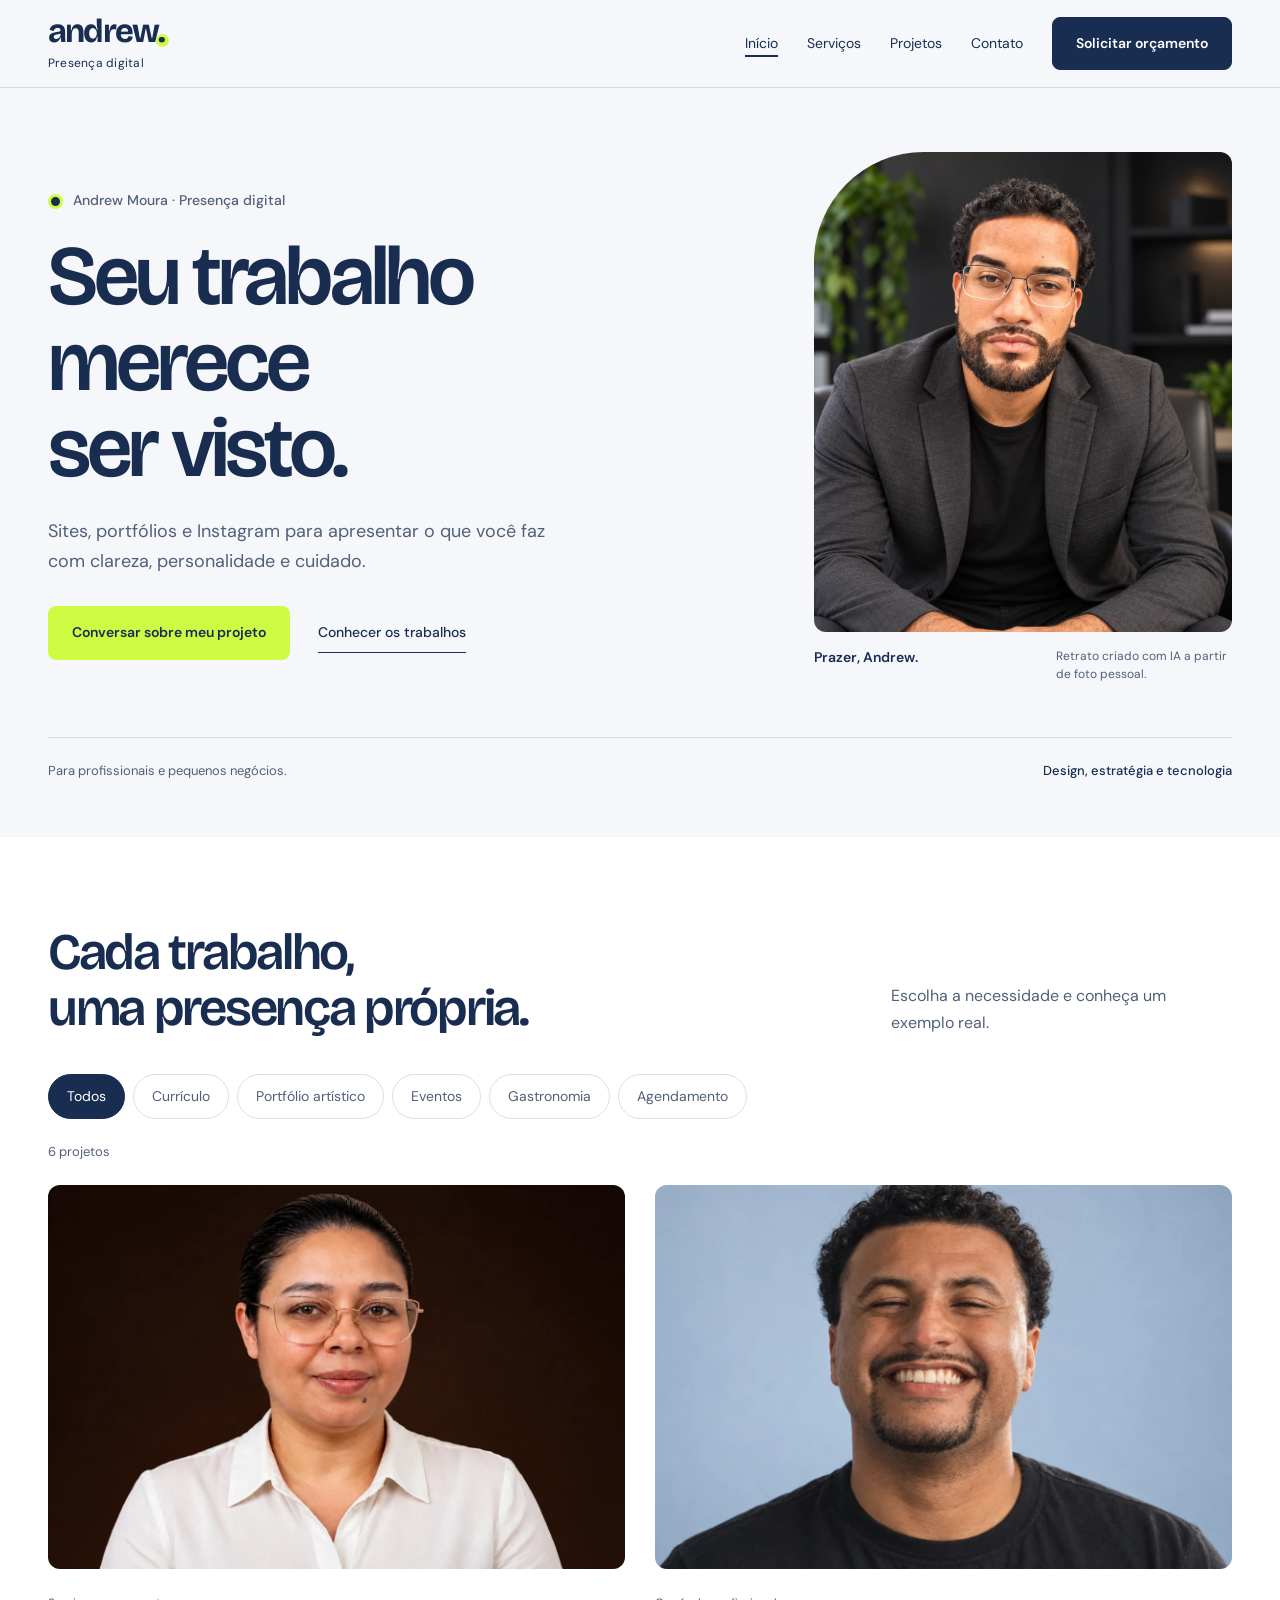
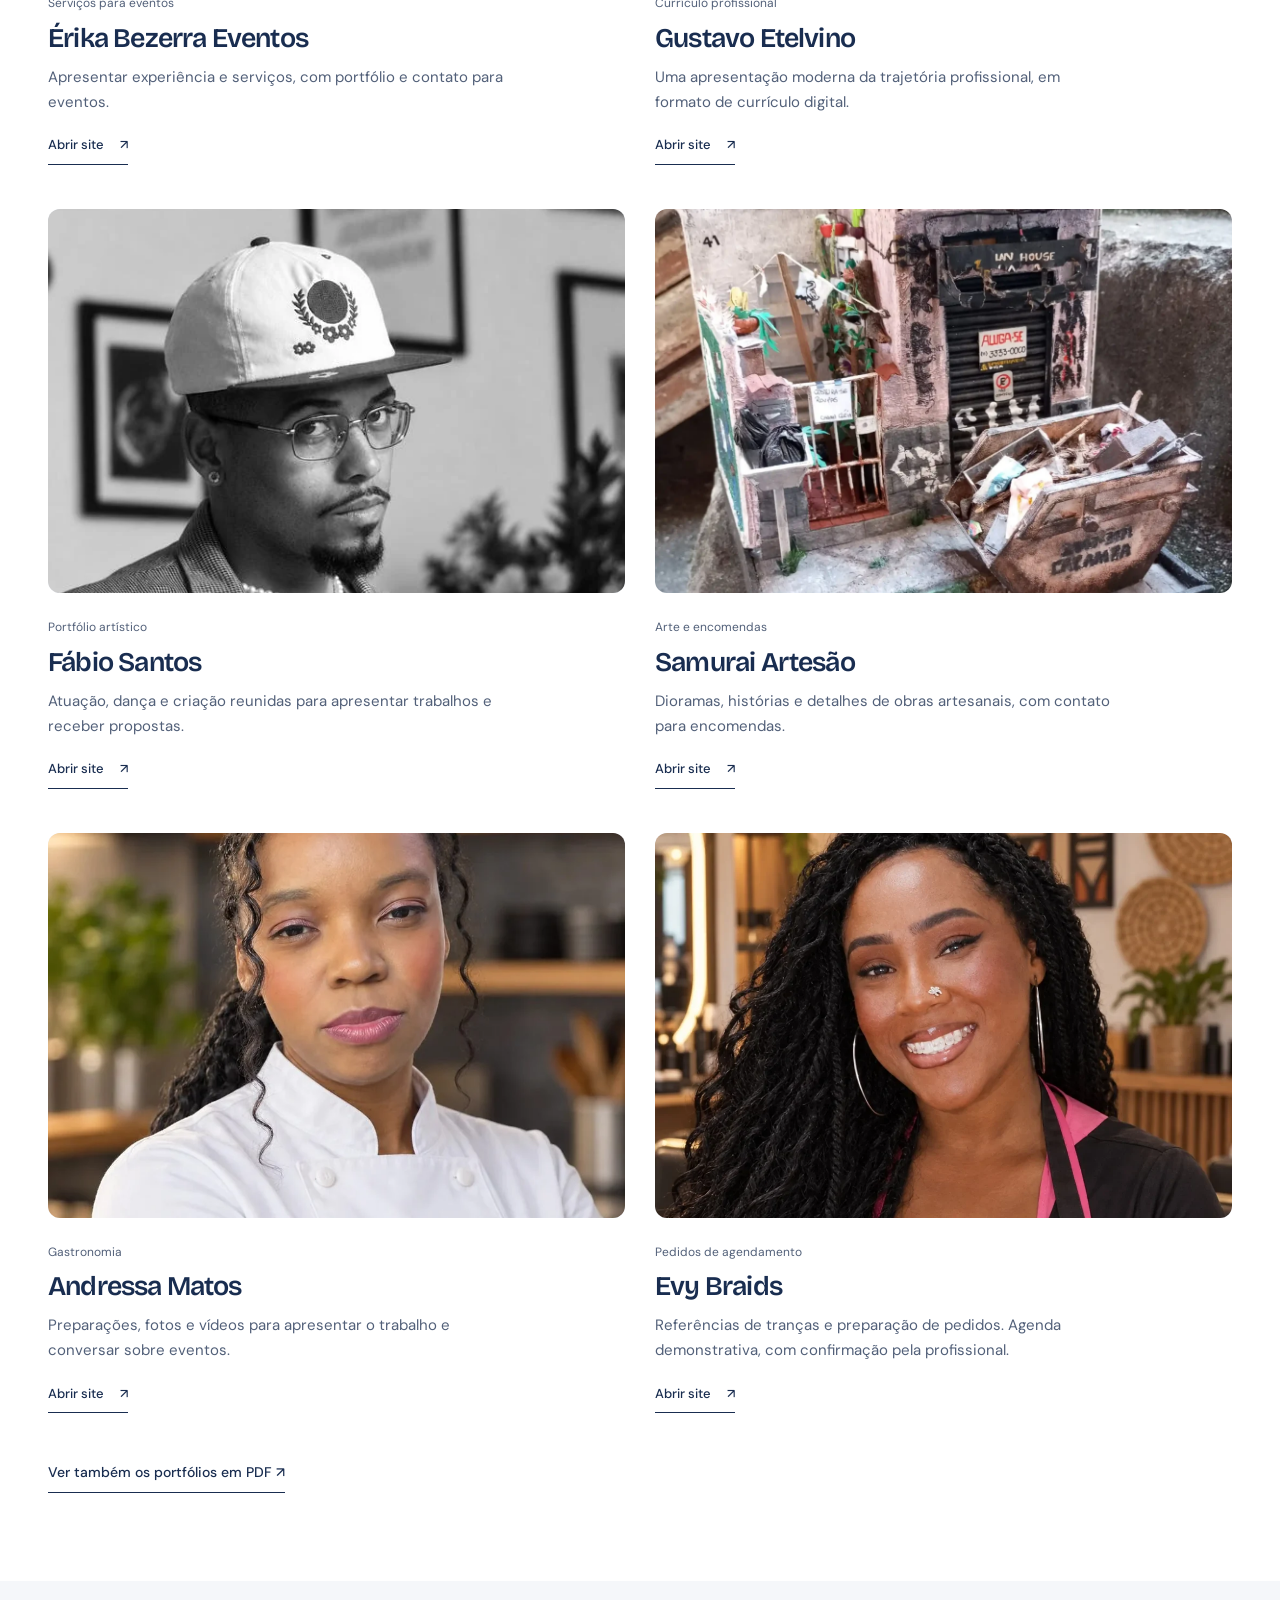
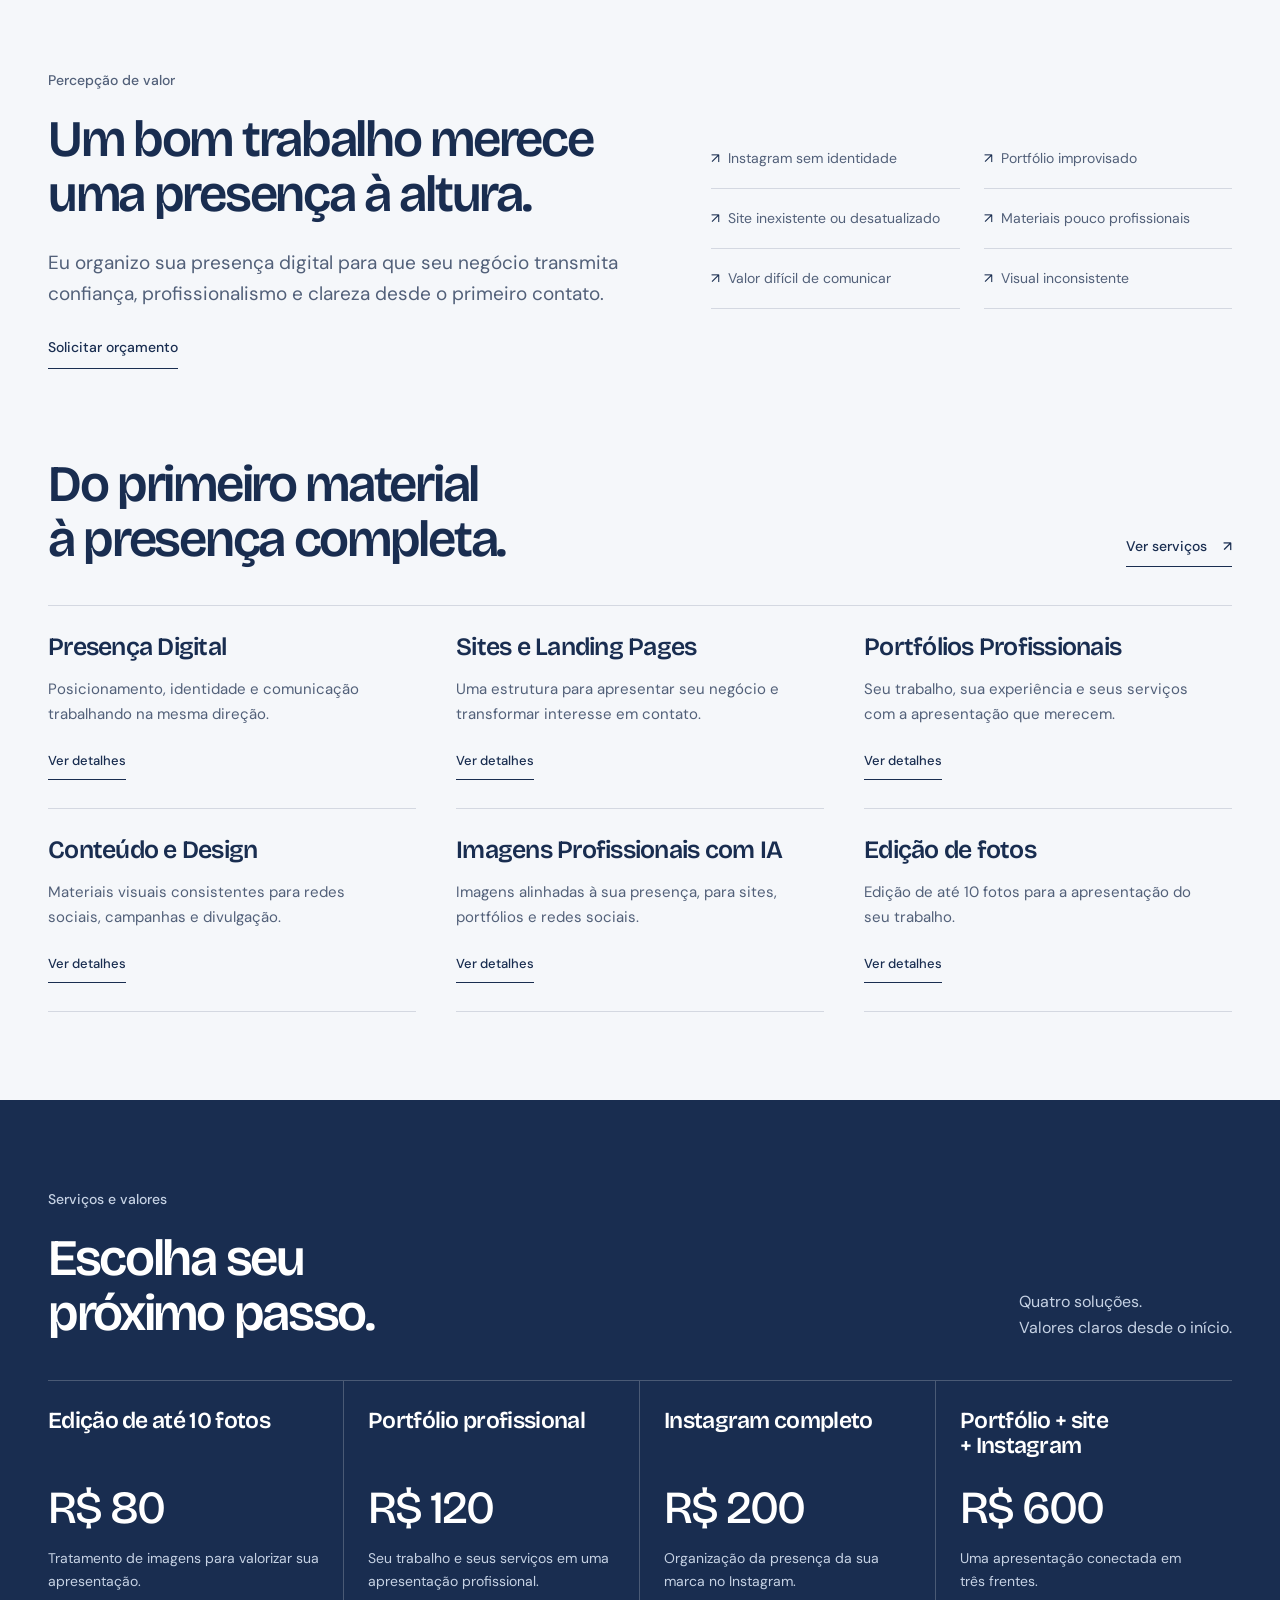
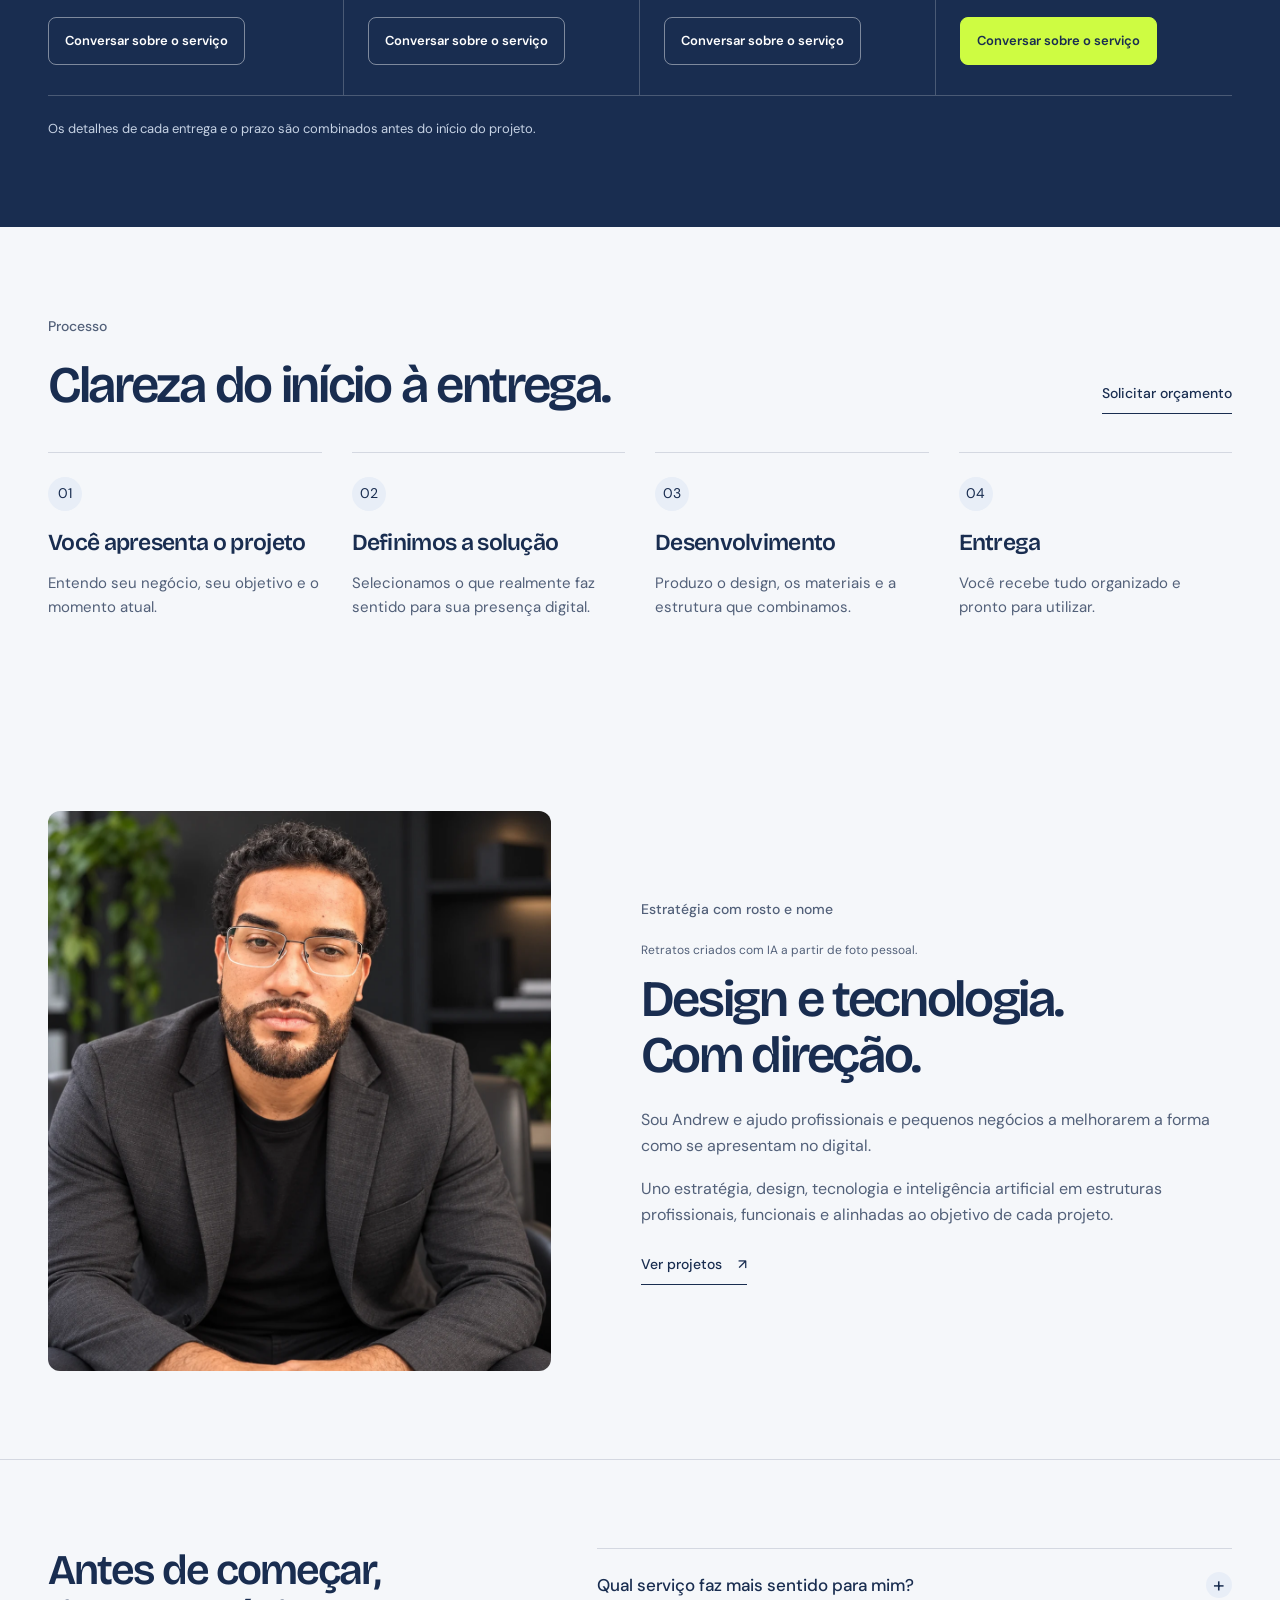
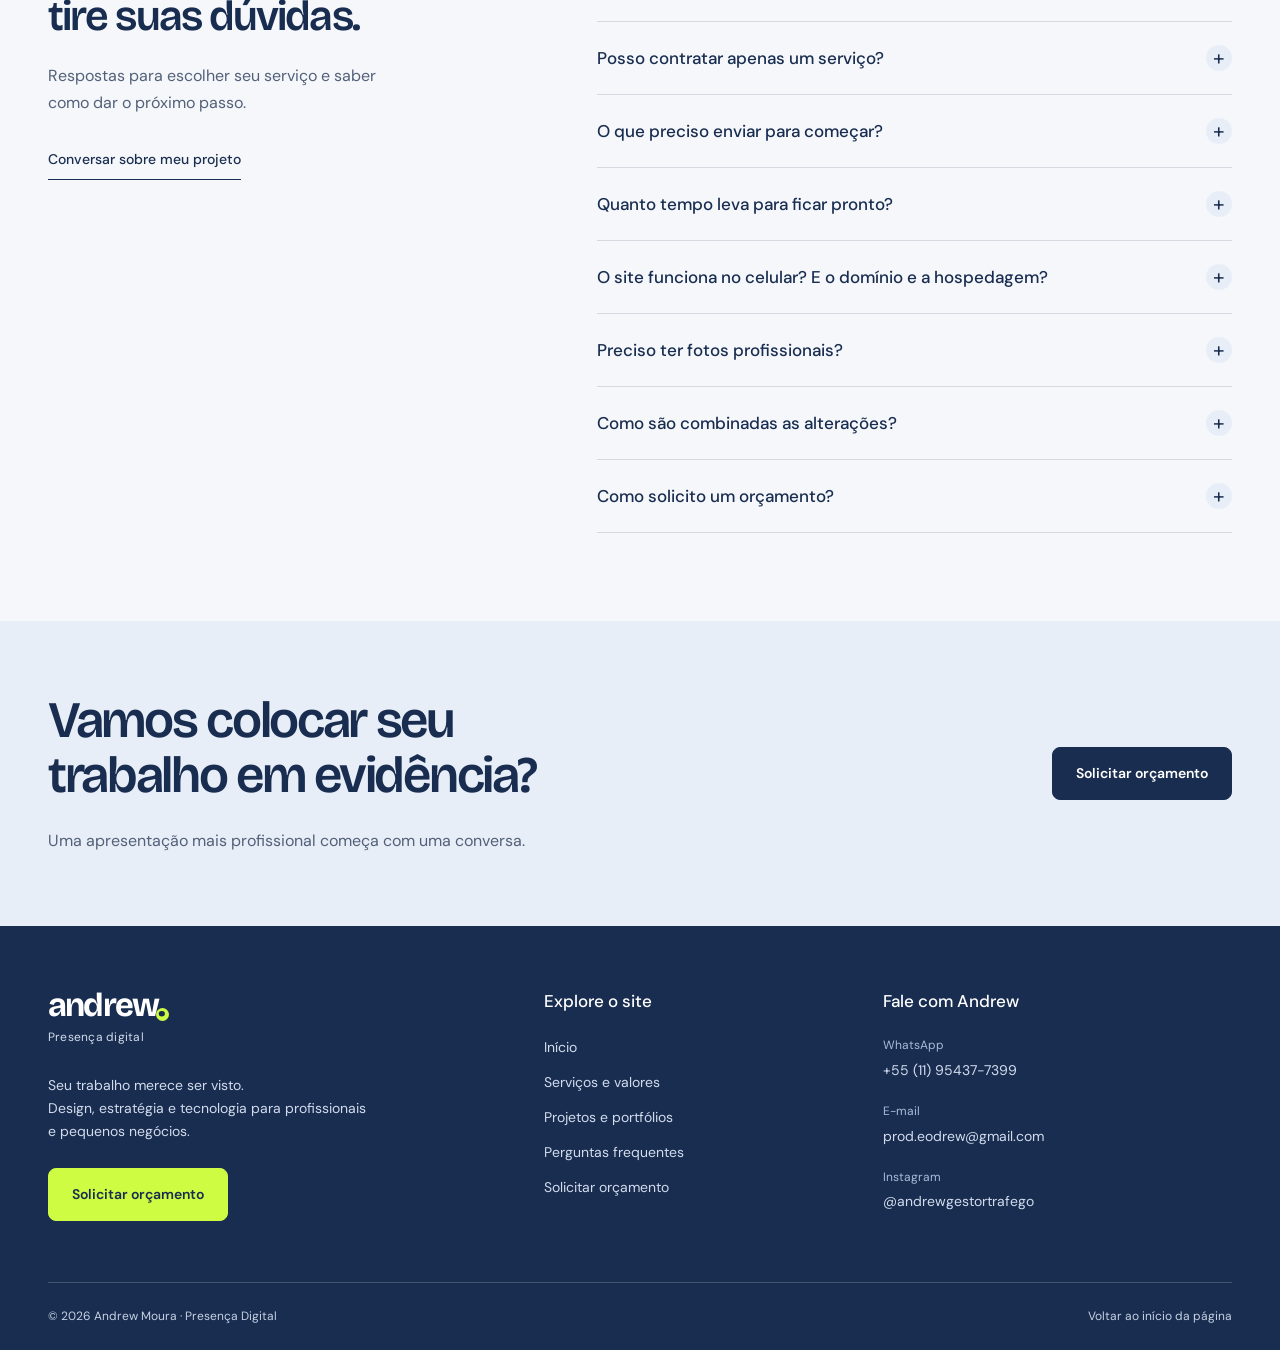
==== commit 003c8578: "Adiciona rodapé completo e perguntas frequentes às três páginas" ====
--- a/index.html
+++ b/index.html
@@ -1,4 +1,4 @@
-<!doctype html><html lang="pt-BR"><head><meta charset="utf-8"><meta name="viewport" content="width=device-width,initial-scale=1"><meta name="description" content="Andrew une design, estratégia e tecnologia em sites, portfólios, identidade visual e presença digital para profissionais e pequenos negócios."><meta name="theme-color" content="#f5f7fa"><title>Design, estratégia e tecnologia | Andrew — Presença Digital</title><link rel="icon" href="data:image/svg+xml,%3Csvg xmlns='http://www.w3.org/2000/svg' viewBox='0 0 40 40'%3E%3Crect width='40' height='40' rx='8' fill='%230d0d0f'/%3E%3Cpath d='M9 30 20 8l11 22M14 23h12' fill='none' stroke='%23cefc42' stroke-width='3'/%3E%3C/svg%3E"><link rel="stylesheet" href="studio.css?v=20261023"><script src="app.js?v=20261023" defer></script></head><body><a class="sr-only" href="#main">Pular para o conteúdo</a>
+<!doctype html><html lang="pt-BR"><head><meta charset="utf-8"><meta name="viewport" content="width=device-width,initial-scale=1"><meta name="description" content="Andrew une design, estratégia e tecnologia em sites, portfólios, identidade visual e presença digital para profissionais e pequenos negócios."><meta name="theme-color" content="#f5f7fa"><title>Design, estratégia e tecnologia | Andrew — Presença Digital</title><link rel="icon" href="data:image/svg+xml,%3Csvg xmlns='http://www.w3.org/2000/svg' viewBox='0 0 40 40'%3E%3Crect width='40' height='40' rx='8' fill='%230d0d0f'/%3E%3Cpath d='M9 30 20 8l11 22M14 23h12' fill='none' stroke='%23cefc42' stroke-width='3'/%3E%3C/svg%3E"><link rel="stylesheet" href="studio.css?v=20261023-footer-faq"><script src="app.js?v=20261023" defer></script></head><body><a class="sr-only" href="#main">Pular para o conteúdo</a>
 <header><div class="wrap"><a class="brand" href="index.html">andrew<span>.</span><small>Presença digital</small></a><button type="button" class="menu-toggle" aria-controls="nav" aria-expanded="false">Menu</button><nav id="nav" aria-label="Principal"><a href="index.html" aria-current="page">Início</a><a href="servicos.html" >Serviços</a><a href="projetos.html" >Projetos</a><a href="projetos.html#contato">Contato</a><a class="button" href="projetos.html#contato">Solicitar orçamento</a></nav></div></header>
 <main id="main">
 <section class="studio-hero"><div class="wrap">
@@ -16,5 +16,20 @@
 <section class="content band" id="investimento"><div class="wrap"><div class="section-top"><div><span class="eyebrow">Serviços e valores</span><h2>Escolha seu<br>próximo passo.</h2></div><p>Quatro soluções.<br>Valores claros desde o início.</p></div><div class="packages"><article class="package"><span class="number">01 / SERVIÇO</span><h3>Edição de até 10 fotos</h3><div class="price">R$ 80</div><p>Tratamento de imagens para valorizar sua apresentação.</p><a class="button" href="projetos.html?servico=3#contato">Conversar sobre o serviço</a></article><article class="package"><span class="number">02 / SERVIÇO</span><h3>Portfólio profissional</h3><div class="price">R$ 120</div><p>Seu trabalho e seus serviços em uma apresentação profissional.</p><a class="button" href="projetos.html?servico=1#contato">Conversar sobre o serviço</a></article><article class="package"><span class="number">03 / SERVIÇO</span><h3>Instagram completo</h3><div class="price">R$ 200</div><p>Organização da presença da sua marca no Instagram.</p><a class="button" href="projetos.html?servico=0#contato">Conversar sobre o serviço</a></article><article class="package"><span class="number">04 / SERVIÇO</span><h3>Portfólio + site + Instagram</h3><div class="price">R$ 600</div><p>Uma apresentação conectada em três frentes.</p><a class="button" href="projetos.html?servico=2#contato">Conversar sobre o serviço</a></article></div><p>Os detalhes de cada entrega e o prazo são combinados antes do início do projeto.</p></div></section>
 <section class="content"><div class="wrap"><div class="section-top reveal"><div><span class="eyebrow">Processo</span><h2>Clareza do início à entrega.</h2></div><a class="text-link" href="projetos.html#contato">Solicitar orçamento</a></div><div class="steps"><article class="reveal"><span class="number">01</span><h3>Você apresenta o projeto</h3><p>Entendo seu negócio, seu objetivo e o momento atual.</p></article><article class="reveal"><span class="number">02</span><h3>Definimos a solução</h3><p>Selecionamos o que realmente faz sentido para sua presença digital.</p></article><article class="reveal"><span class="number">03</span><h3>Desenvolvimento</h3><p>Produzo o design, os materiais e a estrutura que combinamos.</p></article><article class="reveal"><span class="number">04</span><h3>Entrega</h3><p>Você recebe tudo organizado e pronto para utilizar.</p></article></div></div></section>
 <section class="content"><div class="wrap about-mini"><img class="reveal" src="assets/executivo-sobre.webp" alt="Retrato de Andrew sentado em um ambiente de trabalho" loading="lazy" width="1122" height="1402"><div class="reveal"><span class="eyebrow">Estratégia com rosto e nome</span><p class="pd-photo-note">Retratos criados com IA a partir de foto pessoal.</p><h2>Design e tecnologia.<br><em>Com direção.</em></h2><p>Sou Andrew e ajudo profissionais e pequenos negócios a melhorarem a forma como se apresentam no digital.</p><p>Uno estratégia, design, tecnologia e inteligência artificial em estruturas profissionais, funcionais e alinhadas ao objetivo de cada projeto.</p><a class="text-link" href="projetos.html">Ver projetos<span aria-hidden="true">↗</span></a></div></div></section>
+<section class="content help-section" id="duvidas" aria-labelledby="help-title">
+  <div class="wrap help-layout"><div class="help-intro"><h2 id="help-title">Antes de começar,<br>tire suas dúvidas.</h2><p>Respostas para escolher seu serviço e saber como dar o próximo passo.</p><a class="text-link" href="projetos.html#contato">Conversar sobre meu projeto</a></div>
+  <div class="help-questions"><details><summary>Qual serviço faz mais sentido para mim?</summary><div class="help-answer"><p>Se você precisa apresentar sua trajetória e seus trabalhos, comece pelo portfólio. Para organizar sua marca nas redes, conheça o Instagram completo. Se quer reunir portfólio, site e Instagram, há uma opção que conecta as três frentes. Para melhorar imagens que você já tem, escolha a edição de fotos. <a href="servicos.html">Compare os serviços e valores</a> ou converse com Andrew para definir o melhor caminho.</p></div></details>
+<details><summary>Posso contratar apenas um serviço?</summary><div class="help-answer"><p>Sim. Você pode contratar um serviço individual ou combinar entregas em um projeto. O que será produzido e o investimento são alinhados antes do início.</p></div></details>
+<details><summary>O que preciso enviar para começar?</summary><div class="help-answer"><p>Separe uma descrição do seu trabalho, seus serviços, contatos, fotos e referências do que você gosta. Se já tiver logotipo e materiais da marca, eles também ajudam. Os materiais necessários são confirmados de acordo com o serviço escolhido.</p></div></details>
+<details><summary>Quanto tempo leva para ficar pronto?</summary><div class="help-answer"><p>O prazo depende do serviço, do volume de conteúdo e da complexidade do projeto. A previsão é definida na proposta, considerando os materiais e as aprovações necessários para a entrega.</p></div></details>
+<details><summary>O site funciona no celular? E o domínio e a hospedagem?</summary><div class="help-answer"><p>Os sites são preparados para computador, tablet e celular. Domínio próprio e hospedagem são definidos separadamente conforme a necessidade do projeto; confirme essas condições na proposta antes de contratar.</p></div></details>
+<details><summary>Preciso ter fotos profissionais?</summary><div class="help-answer"><p>Não necessariamente. Você pode apresentar as fotos que já tem para avaliar o que pode ser aproveitado ou editado. Quando fizer sentido para o projeto, também é possível conversar sobre imagens produzidas com inteligência artificial.</p></div></details>
+<details><summary>Como são combinadas as alterações?</summary><div class="help-answer"><p>Antes de começar, alinhe o conteúdo, a direção visual e o que está incluído na entrega. A quantidade de revisões e eventuais custos de pedidos adicionais devem ser confirmados na proposta.</p></div></details>
+<details><summary>Como solicito um orçamento?</summary><div class="help-answer"><p>Acesse <a href="projetos.html#contato">Solicitar orçamento</a>, informe seu nome, o serviço de interesse, seu Instagram e o que pretende realizar. Você pode conferir a mensagem antes de continuar no WhatsApp. O envio é feito por você, dentro do WhatsApp. Se preferir, use o e-mail ou o Instagram disponíveis no rodapé.</p></div></details></div></div>
+</section>
 <section class="contact-banner"><div class="wrap reveal"><div><h2>Vamos colocar seu<br>trabalho em evidência?</h2><p>Uma apresentação mais profissional começa com uma conversa.</p></div><a class="button" href="projetos.html#contato">Solicitar orçamento</a></div></section></main>
-<footer><div class="wrap"><a class="brand" href="index.html">andrew<span>.</span></a><span>Design. Estratégia. Tecnologia.</span><span>© 2026 Andrew · Presença Digital</span><a href="https://www.instagram.com/andrewgestortrafego/" target="_blank" rel="noopener">Instagram ↗</a></div></footer></body></html>
+<footer class="site-footer" id="rodape"><div class="wrap footer-grid">
+  <div class="footer-about"><a class="brand" href="index.html" aria-label="Andrew Moura, início">andrew<span>.</span><small>Presença digital</small></a><p>Seu trabalho merece ser visto.<br>Design, estratégia e tecnologia para profissionais e pequenos negócios.</p><a class="button primary" href="projetos.html#contato">Solicitar orçamento</a></div>
+  <div class="footer-navigation" role="navigation" aria-labelledby="footer-links-title"><h2 id="footer-links-title">Explore o site</h2><ul><li><a href="index.html">Início</a></li><li><a href="servicos.html">Serviços e valores</a></li><li><a href="projetos.html">Projetos e portfólios</a></li><li><a href="#duvidas">Perguntas frequentes</a></li><li><a href="projetos.html#contato">Solicitar orçamento</a></li></ul></div>
+  <div class="footer-contact"><h2>Fale com Andrew</h2><ul><li><a href="https://wa.me/5511954377399" target="_blank" rel="noopener noreferrer"><span>WhatsApp</span>+55 (11) 95437-7399</a></li><li><a href="mailto:prod.eodrew@gmail.com"><span>E-mail</span>prod.eodrew@gmail.com</a></li><li><a href="https://www.instagram.com/andrewgestortrafego/" target="_blank" rel="noopener noreferrer"><span>Instagram</span>@andrewgestortrafego</a></li></ul></div>
+</div><div class="wrap footer-bottom"><p>© 2026 Andrew Moura · Presença Digital</p><a href="#main">Voltar ao início da página</a></div></footer></body></html>
--- a/studio.css
+++ b/studio.css
@@ -14,3 +14,37 @@
 @media(max-width:600px){.wrap{width:calc(100% - 40px)}header .wrap{gap:20px}.brand{font-size:29px}.brand small{font-size:11px}.studio-hero{padding:38px 0 32px}.studio-hero-grid{grid-template-columns:1fr;gap:32px}.studio-hero .eyebrow{font-size:12px}.studio-hero h1{font-size:clamp(52px,13vw,76px);max-width:11ch}.studio-hero .lead{font-size:17px}.hero-portrait img{height:350px;object-position:center 22%;border-radius:80px 10px 10px 10px}.hero-portrait figcaption{flex-direction:row;font-size:11px}.hero-portrait figcaption span{max-width:23ch}.hero-bottom{margin-top:30px;font-size:12px;gap:20px}.hero-bottom p{max-width:22ch}.hero-bottom a{max-width:17ch;text-align:right}.actions{gap:22px}.actions .button{padding-inline:21px}.section-top{display:block;margin-bottom:28px}.section-top>p,.section-top>.text-link{margin-top:20px;max-width:40ch}section.content{padding:56px 0}h2{font-size:36px;letter-spacing:-1.6px}.pd-project-grid{grid-template-columns:1fr;gap:34px}.pd-project-visual{aspect-ratio:1.4}.pd-project h3{font-size:27px}.pd-project-copy{padding-top:16px}.pd-filters{gap:7px}.pd-filters button{padding:9px 13px;font-size:13px}.pd-count{margin:18px 0}.problem,.about-mini{grid-template-columns:1fr;gap:28px}.problem-list{grid-template-columns:1fr 1fr;gap:0 20px}.problem-list p{font-size:13px}.problem .lead{font-size:17px}.solutions{grid-template-columns:1fr}.solution{padding:24px 0;display:grid;grid-template-columns:1fr auto;gap:8px 16px}.solution h3{grid-column:1/-1;margin:0;font-size:25px}.solution p{font-size:14px;margin:4px 0}.solution .text-link{font-size:12px;align-self:end;white-space:nowrap;gap:8px}.packages{grid-template-columns:1fr}.package{border-right:0;border-bottom:1px solid #ffffff36!important;padding:26px 0!important;display:grid;grid-template-columns:1fr auto;gap:16px 20px}.package:last-child{border-bottom:0!important}.package h3{font-size:24px;min-height:0;margin:0}.package .price{font-size:34px;align-self:start;letter-spacing:-1px}.package p{grid-column:1/-1;margin:0;font-size:14px;max-width:38ch}.package .button{grid-column:1/-1;justify-self:start}.steps{gap:26px 22px}.steps h3{font-size:22px}.steps p{font-size:14px}.about-mini>img{max-height:430px;object-position:center 25%}.contact-banner{padding:48px 0}.contact-banner h2{font-size:36px}footer .wrap{display:grid;grid-template-columns:1fr auto;gap:24px 16px}footer .wrap>.brand{grid-column:1/-1}footer .wrap>span:nth-of-type(2){grid-column:1/-1;grid-row:3}.page-intro{padding:46px 0 38px}.page-intro h1{font-size:45px}.page-intro .lead{font-size:17px}.pd-service-photo{grid-template-columns:1fr;margin-bottom:44px}.pd-service-photo img{height:auto;max-height:310px}.pd-service-photo figcaption{font-size:26px;max-width:none;padding:24px}.pd-service-photo figcaption small{margin-top:12px}.service-grid,.project-grid{grid-template-columns:1fr;gap:0}.service{padding:26px 0}.service-heading{display:flex}.service-heading h3{font-size:25px;max-width:70%}.service-price{font-size:23px}.service-group{padding-bottom:42px}.project-grid{gap:40px}.project-image{height:320px}.faq summary{font-size:17px}.pd-contact{padding-top:40px!important}#pd-contact-form{padding:23px 18px}.pd-form-grid{grid-template-columns:1fr}.pd-full{grid-column:auto}.pd-contact h2{font-size:40px}.pd-other-contacts{font-size:13px}}
 @media(prefers-reduced-motion:reduce){html{scroll-behavior:auto}*,*:before,*:after{transition:none!important;animation:none!important}}
 @media(max-width:360px){.steps{grid-template-columns:1fr}.solution{display:block}.solution .text-link{margin-top:10px}.package{grid-template-columns:minmax(0,1fr) auto}.package h3{min-width:0}}
+
+/* Dúvidas e contatos encerram a navegação com caminhos claros. */
+.help-section{border-top:1px solid var(--line)}
+.help-layout{display:grid;grid-template-columns:.85fr 1.15fr;gap:80px;align-items:start}
+.help-intro h2{font-size:clamp(34px,3.3vw,47px)}
+.help-intro p{max-width:32ch;margin-bottom:24px}
+.help-questions{border-top:1px solid var(--line);min-width:0}
+.help-questions details{border-bottom:1px solid var(--line)}
+.help-questions summary{list-style:none;display:flex;align-items:center;justify-content:space-between;gap:24px;padding:23px 0;font-size:17px;font-weight:500;line-height:1.45}
+.help-questions summary::-webkit-details-marker{display:none}
+.help-questions summary:after{content:'+';flex-shrink:0;width:26px;height:26px;border-radius:50%;background:var(--panel);display:grid;place-items:center;font-size:21px;line-height:1;font-weight:400}
+.help-questions details[open] summary:after{content:'−';background:var(--ink);color:white}
+.help-questions summary:hover{color:#365c9f}
+.help-answer{padding:0 42px 22px 0}
+.help-answer p{margin:0;font-size:15px;line-height:1.8}
+.help-answer a{text-decoration:underline;text-underline-offset:3px;color:var(--ink)}
+.site-footer{background:var(--ink);color:white;padding:64px 0 0}
+.site-footer .footer-grid{display:grid;grid-template-columns:1.25fr .8fr 1fr;align-items:start;gap:60px;font-size:14px;color:#d2dced}
+.site-footer .brand{color:white}
+.site-footer .brand>span{color:var(--ink)}
+.site-footer .brand small{color:#d2dced}
+.site-footer .footer-about p{color:#d2dced;font-size:14px;max-width:32ch;margin:25px 0}
+.site-footer h2{font:500 17px/1.4 'DM Sans',sans-serif;letter-spacing:0;color:white;margin:0 0 22px}
+.site-footer ul{list-style:none;margin:0;padding:0}
+.site-footer li{margin:0 0 12px;color:inherit}
+.site-footer a:not(.brand):not(.button):hover{text-decoration:underline;text-underline-offset:4px}
+.site-footer .footer-contact li{margin-bottom:20px}
+.footer-contact a{display:inline-block;overflow-wrap:anywhere;max-width:100%}
+.footer-contact a span{display:block;font-size:12px;color:#aabbda;margin-bottom:3px}
+.site-footer .footer-bottom{display:flex;justify-content:space-between;align-items:center;gap:24px;border-top:1px solid #ffffff30;margin-top:48px;padding:24px 0;color:#c6d2e4;font-size:12px}
+.footer-bottom p{color:inherit;margin:0}
+.site-footer a:focus-visible{outline-color:var(--accent)}
+@media(max-width:1000px){.help-layout{gap:40px;grid-template-columns:.8fr 1.2fr}.site-footer .footer-grid{gap:32px;grid-template-columns:1fr 1fr}.footer-about{grid-column:1/-1}.site-footer .footer-about p{max-width:50ch}}
+@media(max-width:650px){.help-layout{grid-template-columns:1fr;gap:32px}.help-intro h2{font-size:36px}.help-intro p{max-width:38ch}.help-questions summary{font-size:16px;padding:21px 0;gap:18px}.help-answer{padding-right:0}.site-footer{padding-top:44px}.site-footer .footer-grid{grid-template-columns:1fr;gap:36px}.footer-about{grid-column:auto}.site-footer .footer-about p{max-width:35ch}.site-footer h2{margin-bottom:18px}.site-footer .footer-bottom{display:flex;flex-direction:column;align-items:flex-start;gap:12px;margin-top:28px;padding:24px 0}.site-footer .footer-contact li:last-child{margin-bottom:0}}
